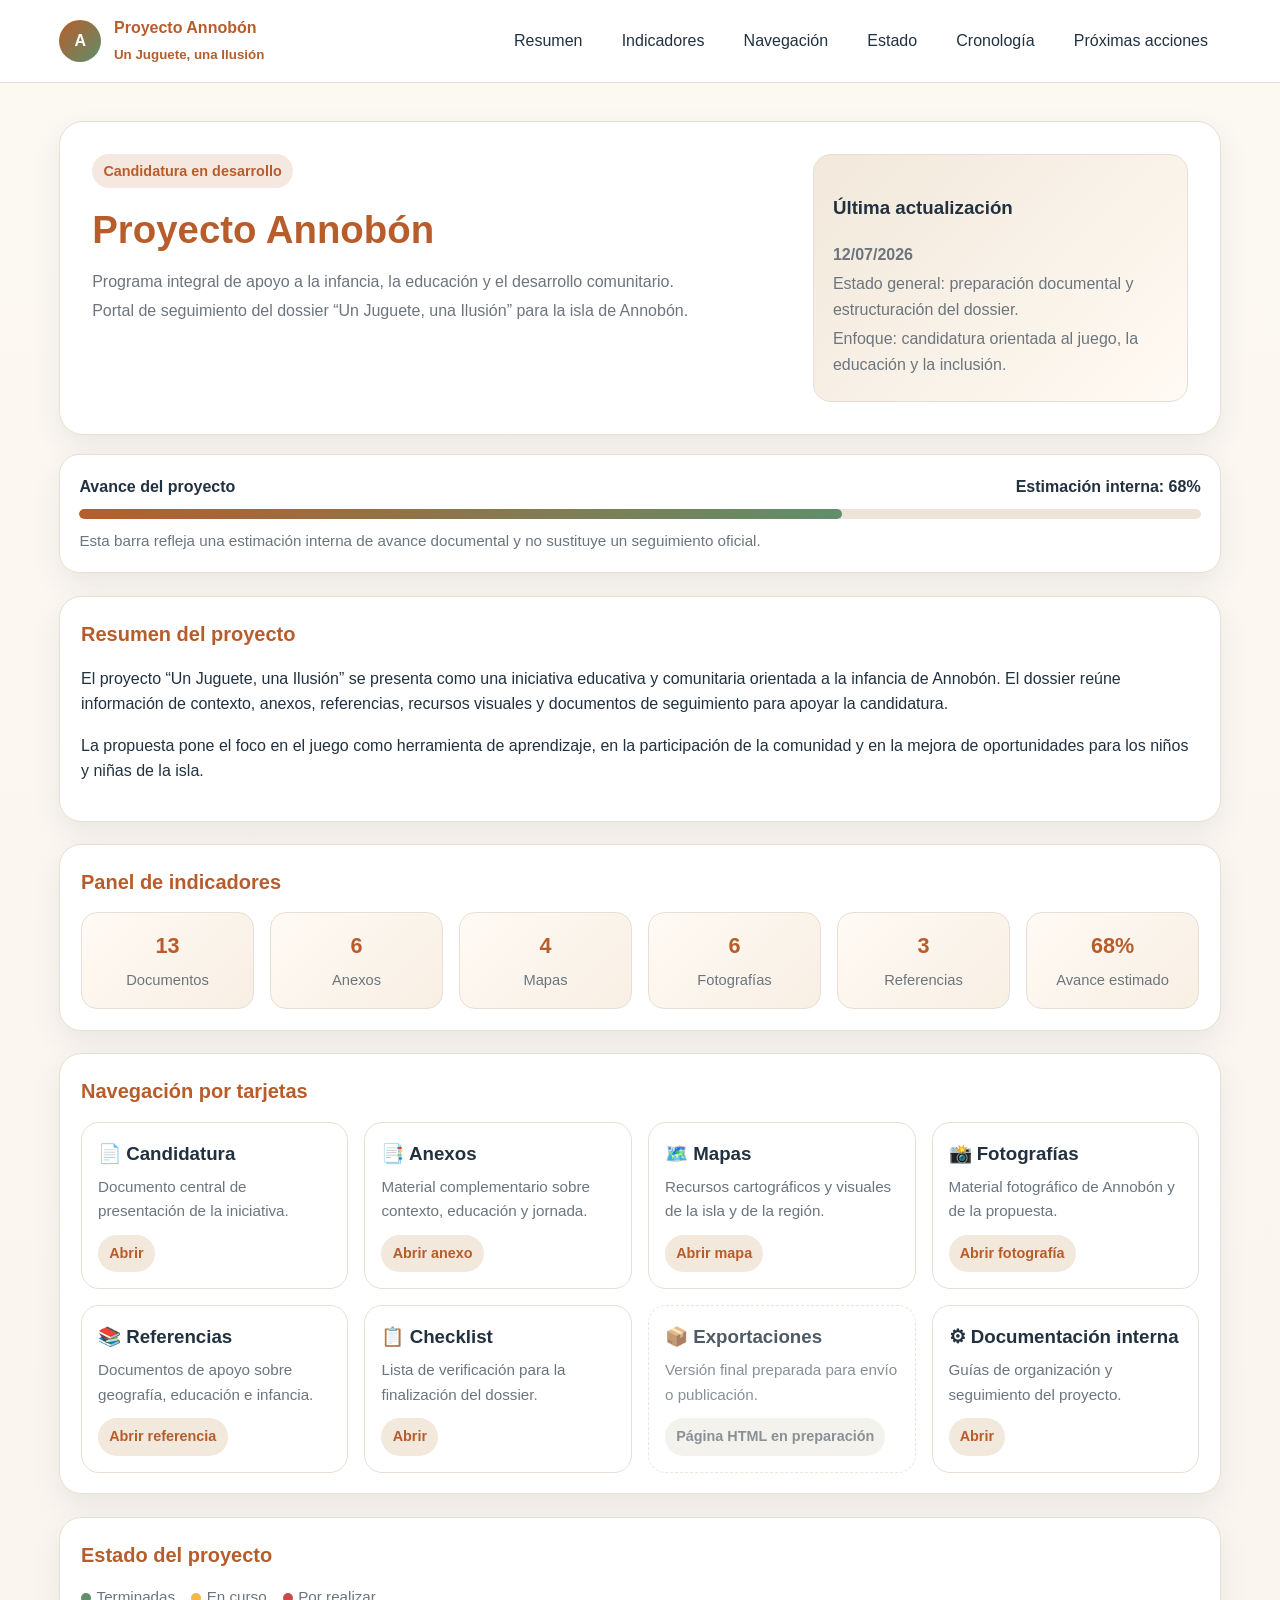
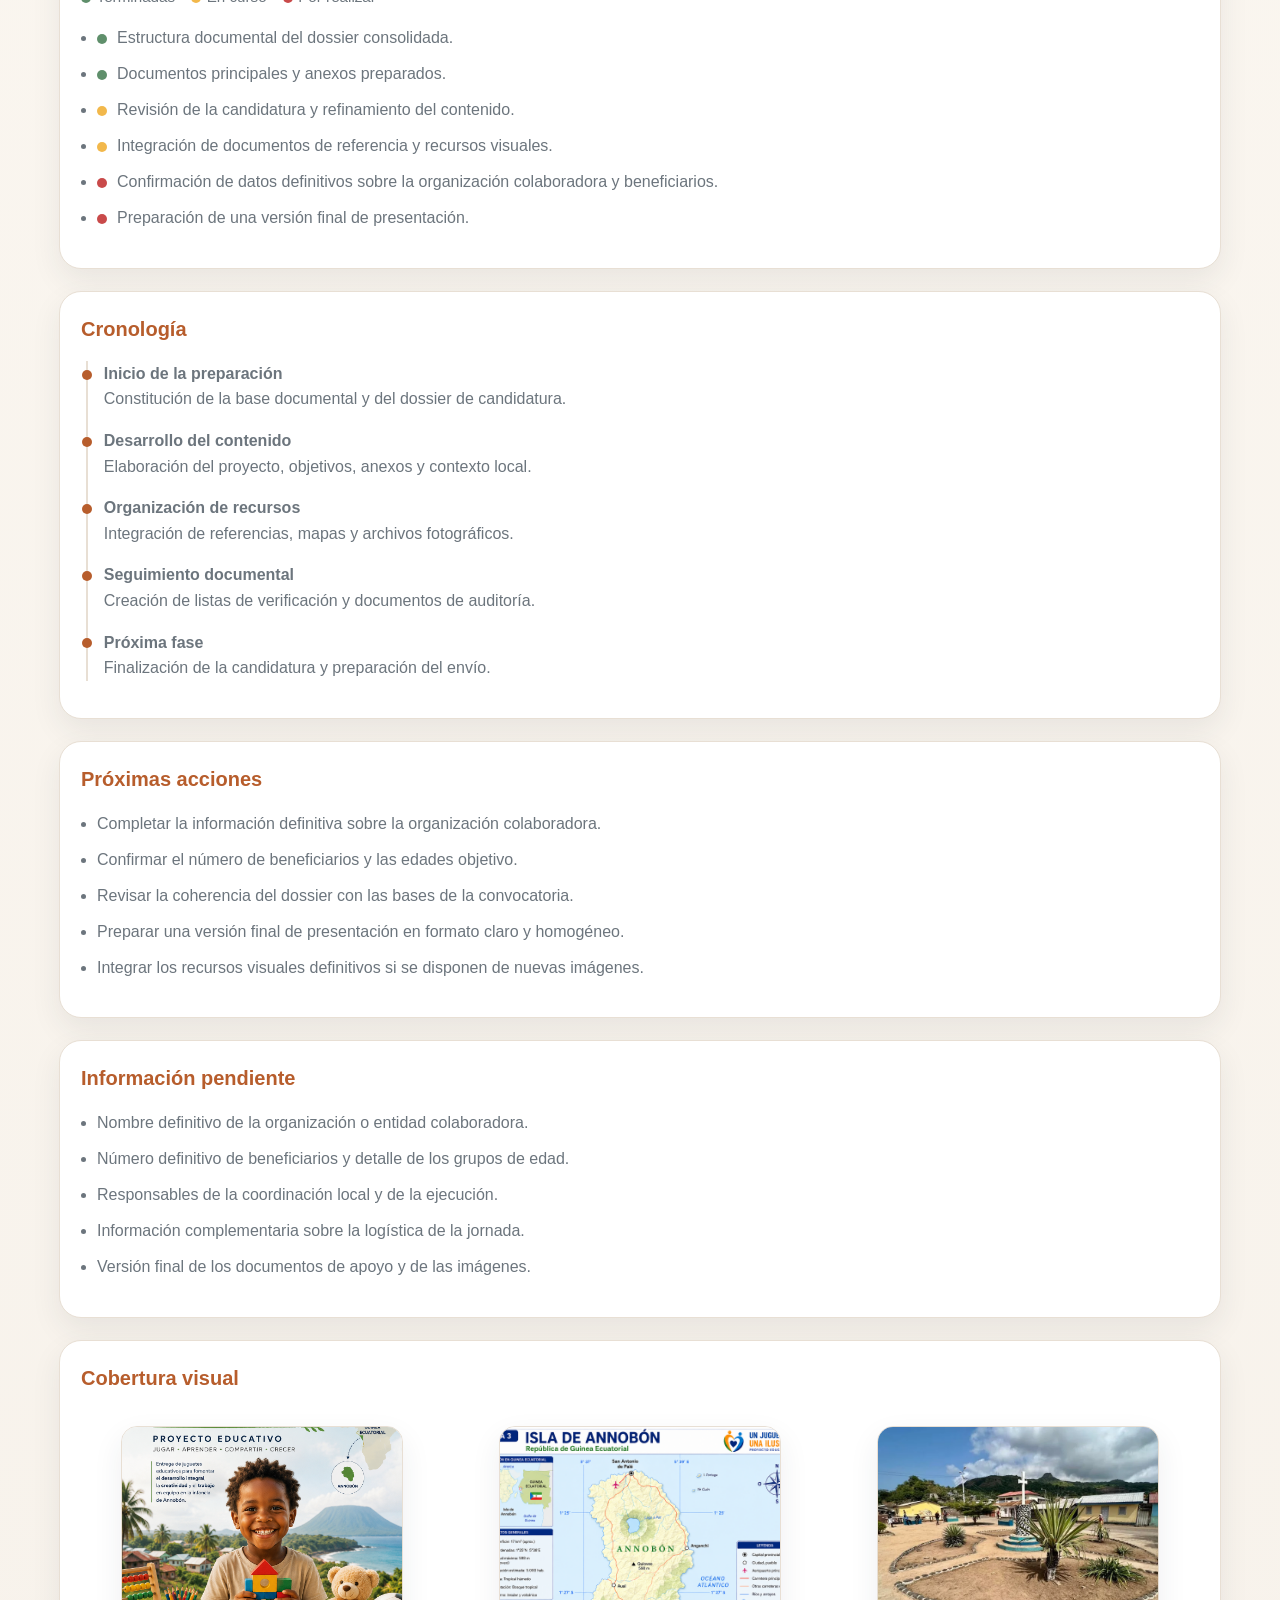
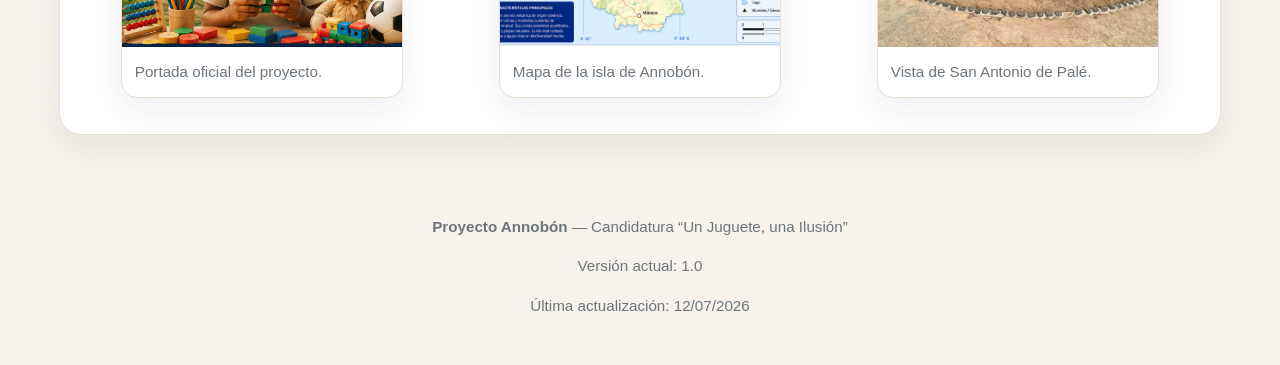
==== 01_ANNOBON/index.html @ 3c08ce20 "Ajout du portail Annobón - première version" ====
<!DOCTYPE html>
<html lang="es">
<head>
    <meta charset="UTF-8" />
    <meta name="viewport" content="width=device-width, initial-scale=1.0" />
    <meta
        name="description"
        content="Portal interactivo del proyecto Un Juguete, una Ilusión para Annobón."
    />
    <title>Proyecto Annobón | Un Juguete, una Ilusión</title>
    <style>
        :root {
            --bg: #f7f2eb;
            --surface: #ffffff;
            --surface-2: #f2e8db;
            --text: #22313f;
            --muted: #6c757d;
            --accent: #b75d2c;
            --accent-2: #5f8f6b;
            --border: #e8dfd4;
            --shadow: 0 12px 30px rgba(34, 49, 63, 0.08);
        }

        * { box-sizing: border-box; }
        html { scroll-behavior: smooth; }
        body {
            margin: 0;
            font-family: "Segoe UI", Roboto, Arial, sans-serif;
            color: var(--text);
            background: linear-gradient(180deg, #fcf8f2 0%, var(--bg) 100%);
            line-height: 1.6;
        }

        a { color: inherit; text-decoration: none; }
        img { max-width: 100%; display: block; }

        .topbar {
            position: sticky;
            top: 0;
            z-index: 1000;
            background: rgba(255,255,255,0.94);
            backdrop-filter: blur(8px);
            border-bottom: 1px solid var(--border);
        }

        .nav {
            max-width: 1200px;
            margin: 0 auto;
            padding: 0.95rem 1.2rem;
            display: flex;
            justify-content: space-between;
            align-items: center;
            gap: 1rem;
        }

        .brand {
            display: flex;
            align-items: center;
            gap: 0.8rem;
            font-weight: 700;
            color: var(--accent);
        }

        .brand-mark {
            width: 42px;
            height: 42px;
            border-radius: 50%;
            background: linear-gradient(135deg, var(--accent), var(--accent-2));
            display: grid;
            place-items: center;
            color: white;
            font-size: 1rem;
        }

        .nav-links {
            display: flex;
            gap: 0.85rem;
            align-items: center;
            flex-wrap: wrap;
        }

        .nav-links a {
            padding: 0.55rem 0.8rem;
            border-radius: 999px;
            color: var(--text);
            transition: background 0.2s ease, color 0.2s ease;
        }

        .nav-links a:hover {
            background: var(--surface-2);
            color: var(--accent);
        }

        .menu-toggle {
            display: none;
            border: 0;
            background: var(--surface-2);
            color: var(--text);
            border-radius: 999px;
            padding: 0.55rem 0.8rem;
            cursor: pointer;
        }

        .container {
            max-width: 1200px;
            margin: 0 auto;
            padding: 1.2rem;
        }

        .hero {
            background: var(--surface);
            border: 1px solid var(--border);
            border-radius: 24px;
            box-shadow: var(--shadow);
            padding: 2rem;
            display: grid;
            grid-template-columns: 1.3fr 0.7fr;
            gap: 1.5rem;
            margin-top: 1.2rem;
        }

        .hero h1 {
            margin: 0 0 0.5rem;
            font-size: clamp(1.7rem, 3vw, 2.5rem);
            color: var(--accent);
        }

        .hero p { margin: 0.25rem 0; color: var(--muted); }

        .hero-meta {
            background: linear-gradient(135deg, var(--surface-2), #fffaf3);
            border-radius: 18px;
            padding: 1.2rem;
            border: 1px solid var(--border);
        }

        .badge {
            display: inline-block;
            padding: 0.35rem 0.7rem;
            background: rgba(183,93,44,0.14);
            color: var(--accent);
            border-radius: 999px;
            font-size: 0.9rem;
            font-weight: 600;
            margin-bottom: 0.7rem;
        }

        .progress-card {
            background: var(--surface);
            border: 1px solid var(--border);
            border-radius: 20px;
            padding: 1.2rem;
            box-shadow: var(--shadow);
            margin-top: 1.2rem;
        }

        .progress-label {
            display: flex;
            justify-content: space-between;
            margin-bottom: 0.6rem;
            font-weight: 600;
        }

        .progress-bar {
            height: 10px;
            background: #eee4d8;
            border-radius: 999px;
            overflow: hidden;
        }

        .progress-fill {
            height: 100%;
            width: 68%;
            background: linear-gradient(90deg, var(--accent), var(--accent-2));
            border-radius: inherit;
        }

        .section {
            margin-top: 1.4rem;
            background: var(--surface);
            border: 1px solid var(--border);
            border-radius: 22px;
            box-shadow: var(--shadow);
            padding: 1.3rem;
        }

        .section h2 {
            margin-top: 0;
            margin-bottom: 0.9rem;
            font-size: 1.25rem;
            color: var(--accent);
        }

        .stats-grid {
            display: grid;
            grid-template-columns: repeat(6, minmax(0, 1fr));
            gap: 1rem;
        }

        .stat-card {
            background: linear-gradient(135deg, #fffaf4, #f8efe4);
            border: 1px solid var(--border);
            border-radius: 16px;
            padding: 1rem;
            text-align: center;
        }

        .stat-value {
            font-size: 1.35rem;
            font-weight: 700;
            color: var(--accent);
        }

        .stat-label {
            margin-top: 0.3rem;
            font-size: 0.92rem;
            color: var(--muted);
        }

        .cards-grid {
            display: grid;
            grid-template-columns: repeat(4, minmax(0, 1fr));
            gap: 1rem;
        }

        .card {
            background: var(--surface);
            border: 1px solid var(--border);
            border-radius: 18px;
            padding: 1rem;
            transition: transform 0.2s ease, box-shadow 0.2s ease;
        }

        .card:hover {
            transform: translateY(-3px);
            box-shadow: 0 10px 24px rgba(34,49,63,0.08);
        }

        .card h3 { margin-top: 0; margin-bottom: 0.4rem; color: var(--text); }
        .card p { margin: 0 0 0.7rem; color: var(--muted); font-size: 0.95rem; }
        .card .link-btn {
            display: inline-block;
            padding: 0.45rem 0.7rem;
            border-radius: 999px;
            background: var(--surface-2);
            color: var(--accent);
            font-weight: 600;
            font-size: 0.9rem;
        }

        .card.disabled {
            opacity: 0.8;
            border-style: dashed;
        }

        .card.disabled .link-btn {
            background: #f2efe9;
            color: var(--muted);
        }

        .status-list, .timeline-list, .actions-list, .pending-list {
            padding-left: 1rem;
            color: var(--muted);
        }

        .status-list li, .timeline-list li, .actions-list li, .pending-list li {
            margin-bottom: 0.65rem;
        }

        .status-legend {
            display: flex;
            gap: 1rem;
            flex-wrap: wrap;
            margin-bottom: 0.8rem;
            color: var(--muted);
            font-size: 0.95rem;
        }

        .dot {
            display: inline-block;
            width: 10px;
            height: 10px;
            border-radius: 50%;
            margin-right: 0.35rem;
            vertical-align: middle;
        }
        .dot-ok { background: var(--accent-2); }
        .dot-wip { background: #f2b84b; }
        .dot-pending { background: #c94a4a; }

        .timeline-list {
            list-style: none;
            padding-left: 0;
            border-left: 2px solid var(--border);
            margin-left: 0.3rem;
        }
        .timeline-list li {
            position: relative;
            padding-left: 1rem;
            margin-bottom: 1rem;
        }
        .timeline-list li::before {
            content: "";
            position: absolute;
            left: -0.35rem;
            top: 0.55rem;
            width: 10px;
            height: 10px;
            border-radius: 50%;
            background: var(--accent);
        }

        .gallery {
            display: grid;
            grid-template-columns: repeat(3, minmax(0, 1fr));
            gap: 1rem;
            margin-top: 1rem;
        }

        .gallery-item {
            background: var(--surface);
            border: 1px solid var(--border);
            border-radius: 16px;
            overflow: hidden;
            box-shadow: var(--shadow);
        }

        .gallery-item img {
            width: 100%;
            height: 220px;
            object-fit: cover;
        }

        .gallery-item figcaption {
            padding: 0.8rem;
            color: var(--muted);
            font-size: 0.95rem;
        }

        footer {
            margin-top: 1.6rem;
            padding: 1.2rem 1.2rem 2rem;
            color: var(--muted);
            font-size: 0.95rem;
            text-align: center;
        }

        .back-to-top {
            position: fixed;
            right: 1rem;
            bottom: 1rem;
            display: none;
            border: 0;
            background: var(--accent);
            color: white;
            padding: 0.75rem 0.95rem;
            border-radius: 999px;
            box-shadow: var(--shadow);
            cursor: pointer;
            z-index: 1001;
        }

        .back-to-top.show { display: inline-block; }

        @media (max-width: 900px) {
            .hero { grid-template-columns: 1fr; }
            .stats-grid { grid-template-columns: repeat(3, minmax(0, 1fr)); }
            .cards-grid { grid-template-columns: repeat(2, minmax(0, 1fr)); }
            .gallery { grid-template-columns: 1fr 1fr; }
        }

        @media (max-width: 680px) {
            .nav-links { display: none; }
            .menu-toggle { display: inline-block; }
            .nav.open .nav-links {
                display: flex;
                flex-direction: column;
                align-items: flex-start;
                width: 100%;
                padding-top: 0.6rem;
            }
            .stats-grid { grid-template-columns: 1fr; }
            .cards-grid { grid-template-columns: 1fr; }
            .gallery { grid-template-columns: 1fr; }
            .container { padding: 0.9rem; }
            .section, .hero { padding: 1rem; }
        }
    </style>
</head>
<body>
    <header class="topbar" id="top">
        <nav class="nav" aria-label="Navegación principal">
            <div class="brand">
                <div class="brand-mark">A</div>
                <div>
                    <div>Proyecto Annobón</div>
                    <small>Un Juguete, una Ilusión</small>
                </div>
            </div>
            <button class="menu-toggle" id="menuToggle" aria-label="Abrir menú">Menú</button>
            <div class="nav-links" id="navLinks">
                <a href="#resumen">Resumen</a>
                <a href="#indicadores">Indicadores</a>
                <a href="#tarjetas">Navegación</a>
                <a href="#estado">Estado</a>
                <a href="#cronologia">Cronología</a>
                <a href="#acciones">Próximas acciones</a>
            </div>
        </nav>
    </header>

    <main class="container">
        <section class="hero" id="encabezado">
            <div>
                <span class="badge">Candidatura en desarrollo</span>
                <h1>Proyecto Annobón</h1>
                <p>Programa integral de apoyo a la infancia, la educación y el desarrollo comunitario.</p>
                <p>Portal de seguimiento del dossier “Un Juguete, una Ilusión” para la isla de Annobón.</p>
            </div>
            <div class="hero-meta">
                <h3>Última actualización</h3>
                <p><strong>12/07/2026</strong></p>
                <p>Estado general: preparación documental y estructuración del dossier.</p>
                <p>Enfoque: candidatura orientada al juego, la educación y la inclusión.</p>
            </div>
        </section>

        <section class="progress-card" aria-label="Barra de progreso estimada">
            <div class="progress-label">
                <span>Avance del proyecto</span>
                <span>Estimación interna: 68%</span>
            </div>
            <div class="progress-bar" role="progressbar" aria-valuemin="0" aria-valuemax="100" aria-valuenow="68">
                <div class="progress-fill"></div>
            </div>
            <p style="margin: 0.6rem 0 0; color: var(--muted); font-size: 0.95rem;">Esta barra refleja una estimación interna de avance documental y no sustituye un seguimiento oficial.</p>
        </section>

        <section class="section" id="resumen">
            <h2>Resumen del proyecto</h2>
            <p>
                El proyecto “Un Juguete, una Ilusión” se presenta como una iniciativa educativa y comunitaria orientada a la infancia de Annobón.
                El dossier reúne información de contexto, anexos, referencias, recursos visuales y documentos de seguimiento para apoyar la candidatura.
            </p>
            <p>
                La propuesta pone el foco en el juego como herramienta de aprendizaje, en la participación de la comunidad y en la mejora de oportunidades para los niños y niñas de la isla.
            </p>
        </section>

        <section class="section" id="indicadores">
            <h2>Panel de indicadores</h2>
            <div class="stats-grid">
                <div class="stat-card">
                    <div class="stat-value">13</div>
                    <div class="stat-label">Documentos</div>
                </div>
                <div class="stat-card">
                    <div class="stat-value">6</div>
                    <div class="stat-label">Anexos</div>
                </div>
                <div class="stat-card">
                    <div class="stat-value">4</div>
                    <div class="stat-label">Mapas</div>
                </div>
                <div class="stat-card">
                    <div class="stat-value">6</div>
                    <div class="stat-label">Fotografías</div>
                </div>
                <div class="stat-card">
                    <div class="stat-value">3</div>
                    <div class="stat-label">Referencias</div>
                </div>
                <div class="stat-card">
                    <div class="stat-value">68%</div>
                    <div class="stat-label">Avance estimado</div>
                </div>
            </div>
        </section>

        <section class="section" id="tarjetas">
            <h2>Navegación por tarjetas</h2>
            <div class="cards-grid">
                <article class="card">
                    <h3>📄 Candidatura</h3>
                    <p>Documento central de presentación de la iniciativa.</p>
                    <a class="link-btn" href="candidatura.html">Abrir</a>
                </article>
                <article class="card">
                    <h3>📑 Anexos</h3>
                    <p>Material complementario sobre contexto, educación y jornada.</p>
                    <a class="link-btn" href="20_CANDIDATURA_UN_JUGUETE_UNA_ILUSION/ANEXO_1_LOCALIZACION_ANNOBON.md">Abrir anexo</a>
                </article>
                <article class="card">
                    <h3>🗺️ Mapas</h3>
                    <p>Recursos cartográficos y visuales de la isla y de la región.</p>
                    <a class="link-btn" href="20_CANDIDATURA_UN_JUGUETE_UNA_ILUSION/IMAGENES/02_MAPAS/MAPA_01_AFRICA_GUINEA_ECUATORIAL.png">Abrir mapa</a>
                </article>
                <article class="card">
                    <h3>📸 Fotografías</h3>
                    <p>Material fotográfico de Annobón y de la propuesta.</p>
                    <a class="link-btn" href="20_CANDIDATURA_UN_JUGUETE_UNA_ILUSION/IMAGENES/03_FOTOGRAFIAS/FOTO_01_VISTA_PANORAMICA_ANNOBON.png">Abrir fotografía</a>
                </article>
                <article class="card">
                    <h3>📚 Referencias</h3>
                    <p>Documentos de apoyo sobre geografía, educación e infancia.</p>
                    <a class="link-btn" href="20_CANDIDATURA_UN_JUGUETE_UNA_ILUSION/REFERENCIAS/01_GEOGRAFIA/REFERENCIA_01_GEOGRAFIA_ANNOBON.md">Abrir referencia</a>
                </article>
                <article class="card">
                    <h3>📋 Checklist</h3>
                    <p>Lista de verificación para la finalización del dossier.</p>
                    <a class="link-btn" href="20_CANDIDATURA_UN_JUGUETE_UNA_ILUSION/99_CHECKLIST_FINAL.md">Abrir</a>
                </article>
                <article class="card disabled">
                    <h3>📦 Exportaciones</h3>
                    <p>Versión final preparada para envío o publicación.</p>
                    <span class="link-btn">Página HTML en preparación</span>
                </article>
                <article class="card">
                    <h3>⚙ Documentación interna</h3>
                    <p>Guías de organización y seguimiento del proyecto.</p>
                    <a class="link-btn" href="20_CANDIDATURA_UN_JUGUETE_UNA_ILUSION/README.md">Abrir</a>
                </article>
            </div>
        </section>

        <section class="section" id="estado">
            <h2>Estado del proyecto</h2>
            <div class="status-legend">
                <span><span class="dot dot-ok"></span>Terminadas</span>
                <span><span class="dot dot-wip"></span>En curso</span>
                <span><span class="dot dot-pending"></span>Por realizar</span>
            </div>
            <ul class="status-list">
                <li><span class="dot dot-ok"></span> Estructura documental del dossier consolidada.</li>
                <li><span class="dot dot-ok"></span> Documentos principales y anexos preparados.</li>
                <li><span class="dot dot-wip"></span> Revisión de la candidatura y refinamiento del contenido.</li>
                <li><span class="dot dot-wip"></span> Integración de documentos de referencia y recursos visuales.</li>
                <li><span class="dot dot-pending"></span> Confirmación de datos definitivos sobre la organización colaboradora y beneficiarios.</li>
                <li><span class="dot dot-pending"></span> Preparación de una versión final de presentación.</li>
            </ul>
        </section>

        <section class="section" id="cronologia">
            <h2>Cronología</h2>
            <ul class="timeline-list">
                <li><strong>Inicio de la preparación</strong><br />Constitución de la base documental y del dossier de candidatura.</li>
                <li><strong>Desarrollo del contenido</strong><br />Elaboración del proyecto, objetivos, anexos y contexto local.</li>
                <li><strong>Organización de recursos</strong><br />Integración de referencias, mapas y archivos fotográficos.</li>
                <li><strong>Seguimiento documental</strong><br />Creación de listas de verificación y documentos de auditoría.</li>
                <li><strong>Próxima fase</strong><br />Finalización de la candidatura y preparación del envío.</li>
            </ul>
        </section>

        <section class="section" id="acciones">
            <h2>Próximas acciones</h2>
            <ul class="actions-list">
                <li>Completar la información definitiva sobre la organización colaboradora.</li>
                <li>Confirmar el número de beneficiarios y las edades objetivo.</li>
                <li>Revisar la coherencia del dossier con las bases de la convocatoria.</li>
                <li>Preparar una versión final de presentación en formato claro y homogéneo.</li>
                <li>Integrar los recursos visuales definitivos si se disponen de nuevas imágenes.</li>
            </ul>
        </section>

        <section class="section">
            <h2>Información pendiente</h2>
            <ul class="pending-list">
                <li>Nombre definitivo de la organización o entidad colaboradora.</li>
                <li>Número definitivo de beneficiarios y detalle de los grupos de edad.</li>
                <li>Responsables de la coordinación local y de la ejecución.</li>
                <li>Información complementaria sobre la logística de la jornada.</li>
                <li>Versión final de los documentos de apoyo y de las imágenes.</li>
            </ul>
        </section>

        <section class="section">
            <h2>Cobertura visual</h2>
            <div class="gallery">
                <figure class="gallery-item">
                    <img src="20_CANDIDATURA_UN_JUGUETE_UNA_ILUSION/IMAGENES/01_PORTADA/PORTADA_OFICIAL_V1.png" alt="Portada oficial del proyecto" />
                    <figcaption>Portada oficial del proyecto.</figcaption>
                </figure>
                <figure class="gallery-item">
                    <img src="20_CANDIDATURA_UN_JUGUETE_UNA_ILUSION/IMAGENES/02_MAPAS/MAPA_03_ISLA_DE_ANNOBON.png" alt="Mapa de la isla de Annobón" />
                    <figcaption>Mapa de la isla de Annobón.</figcaption>
                </figure>
                <figure class="gallery-item">
                    <img src="20_CANDIDATURA_UN_JUGUETE_UNA_ILUSION/IMAGENES/03_FOTOGRAFIAS/FOTO_02_SAN_ANTONIO_DE_PALE.png" alt="Vista de San Antonio de Palé" />
                    <figcaption>Vista de San Antonio de Palé.</figcaption>
                </figure>
            </div>
        </section>
    </main>

    <footer>
        <p><strong>Proyecto Annobón</strong> — Candidatura “Un Juguete, una Ilusión”</p>
        <p>Versión actual: 1.0</p>
        <p>Última actualización: 12/07/2026</p>
    </footer>

    <button class="back-to-top" id="backToTop" aria-label="Volver arriba">↑ Volver arriba</button>

    <script>
        const menuToggle = document.getElementById('menuToggle');
        const nav = document.querySelector('.nav');
        const backToTop = document.getElementById('backToTop');

        if (menuToggle && nav) {
            menuToggle.addEventListener('click', () => {
                nav.classList.toggle('open');
            });
        }

        window.addEventListener('scroll', () => {
            if (window.scrollY > 280) {
                backToTop.classList.add('show');
            } else {
                backToTop.classList.remove('show');
            }
        });

        backToTop.addEventListener('click', () => {
            window.scrollTo({ top: 0, behavior: 'smooth' });
        });
    </script>
</body>
</html>
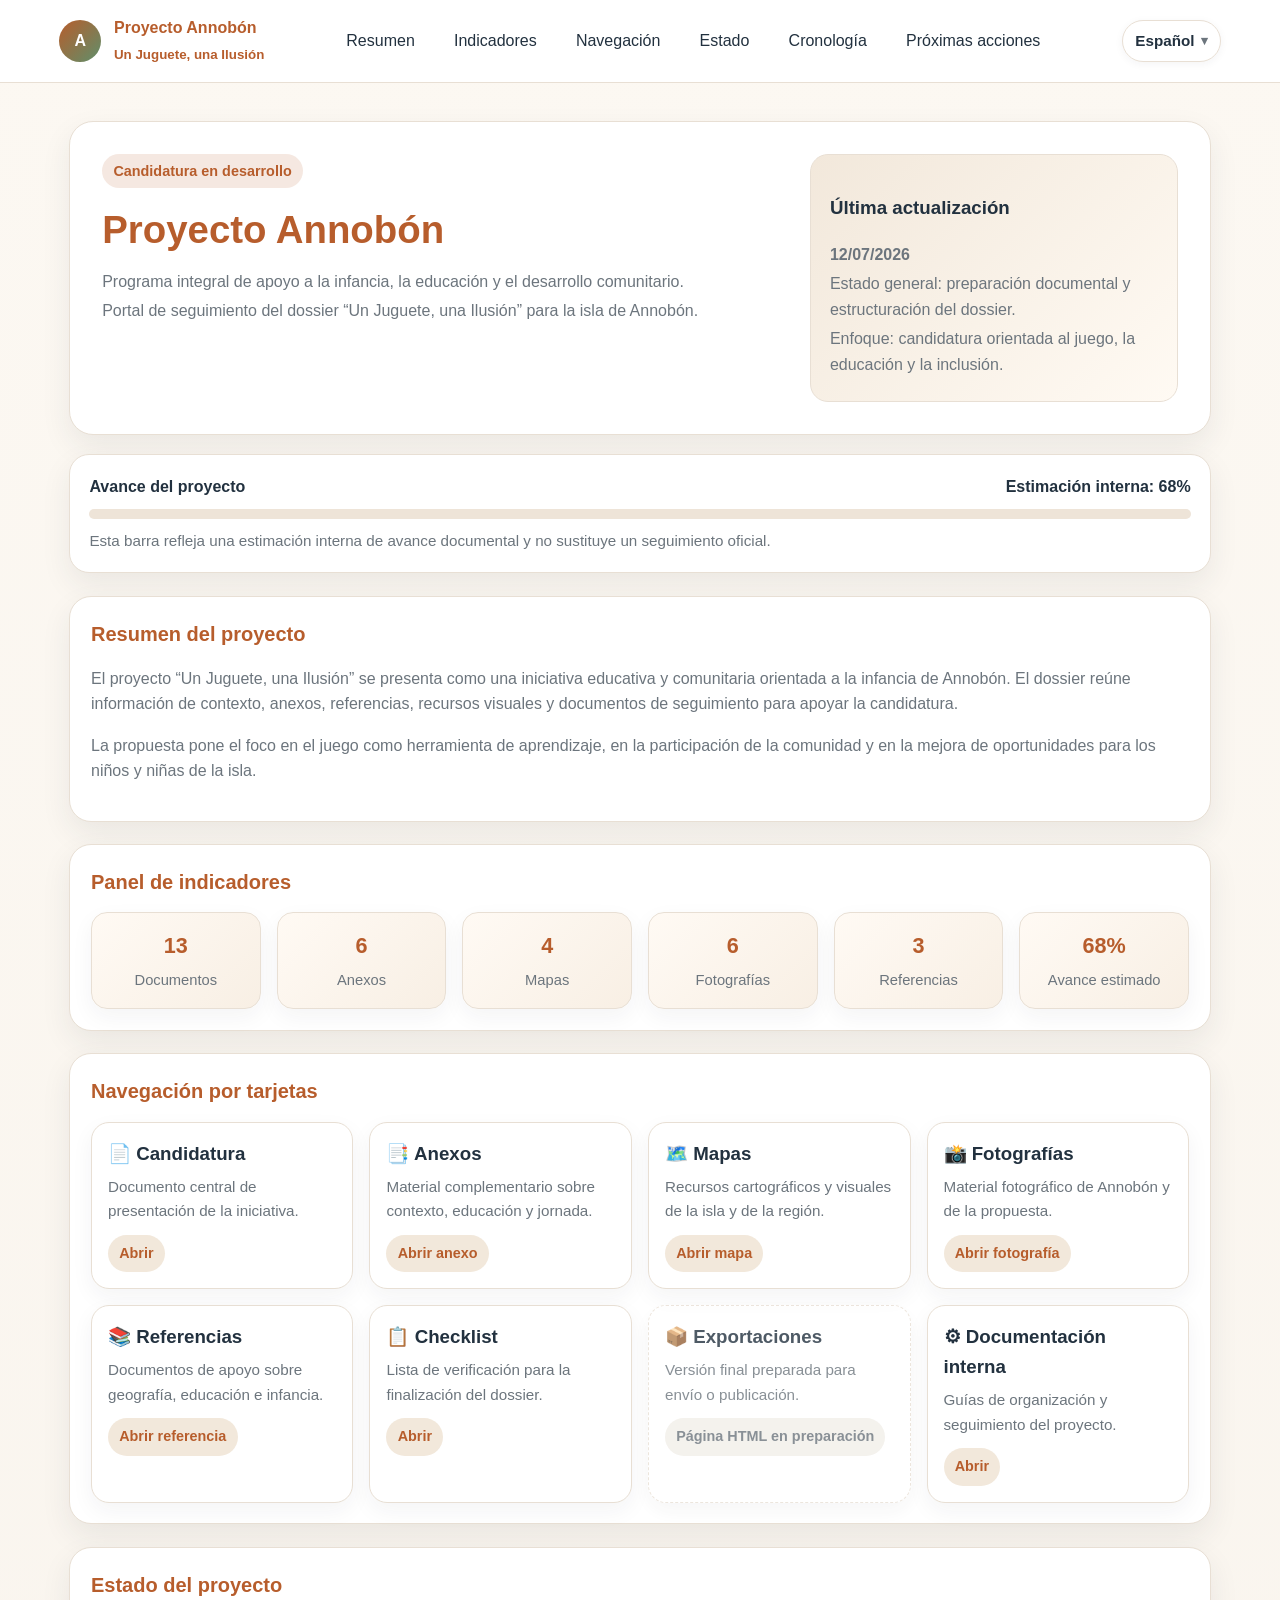
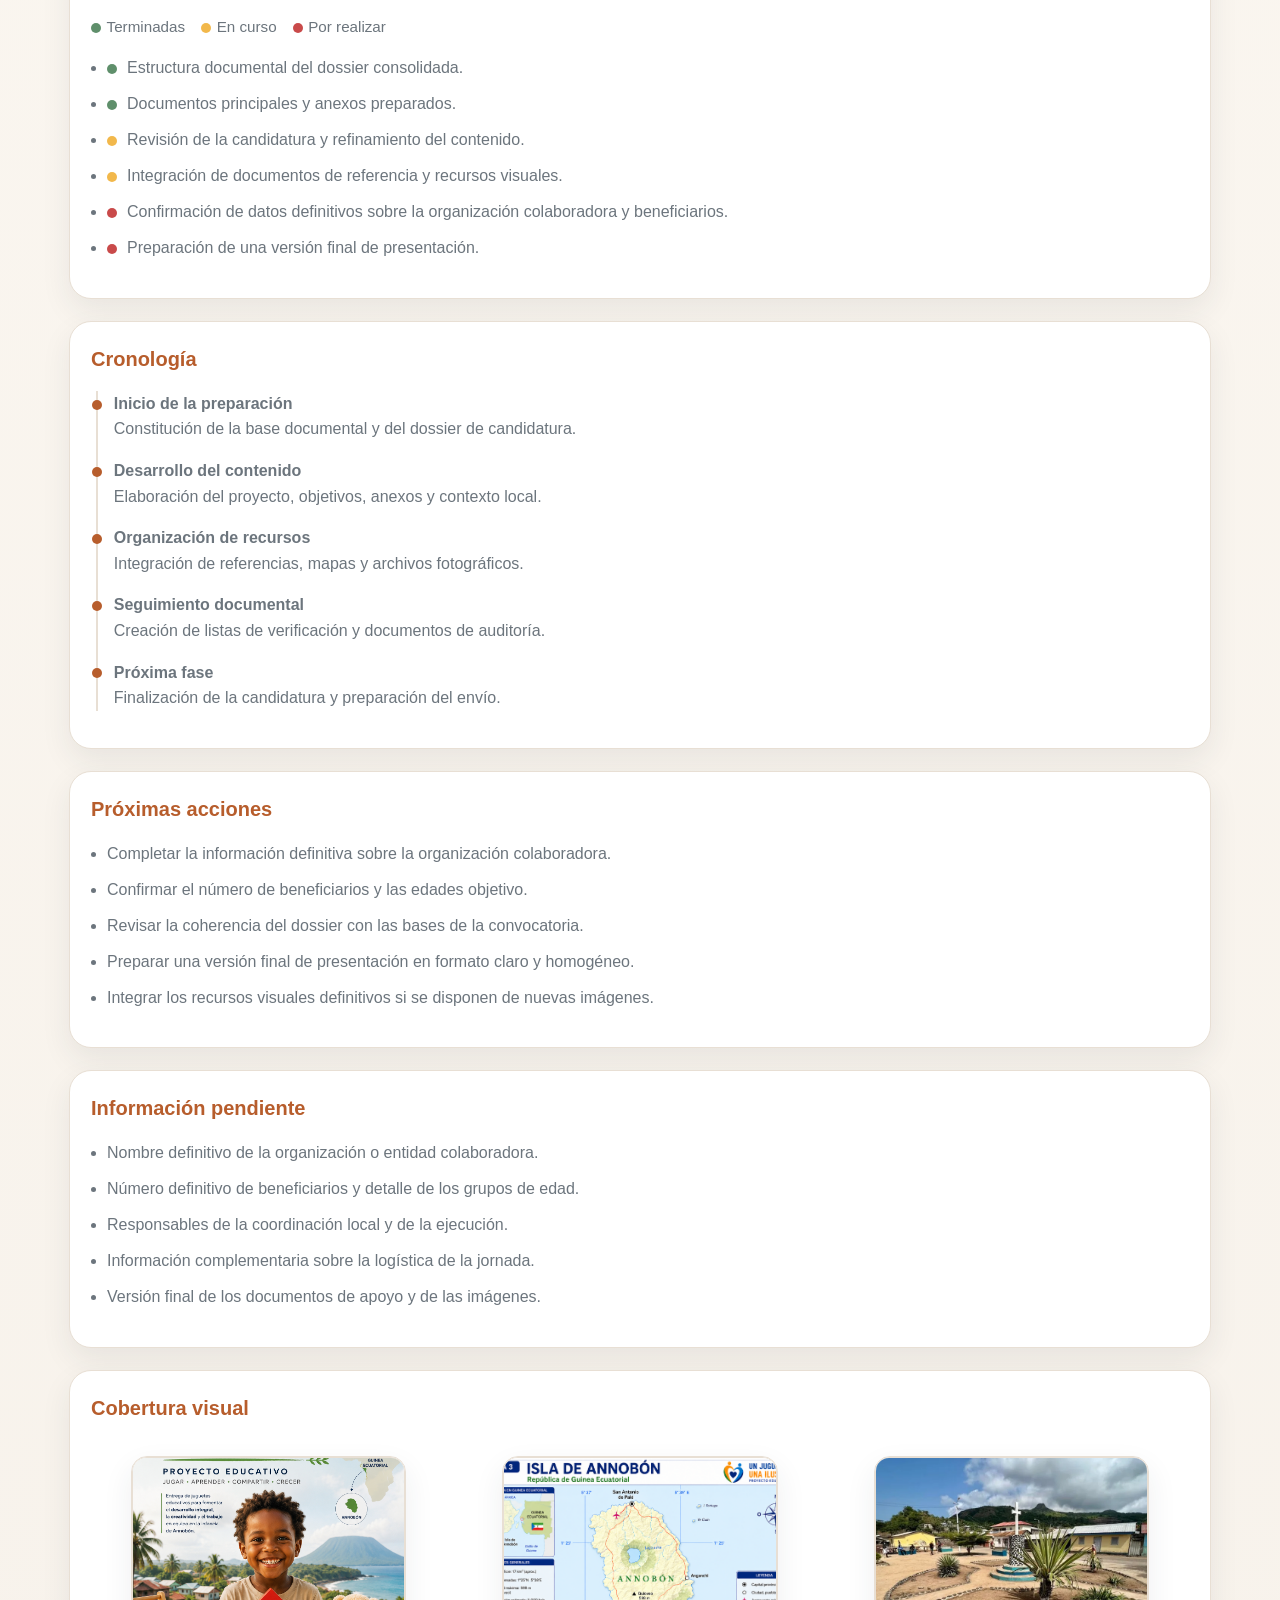
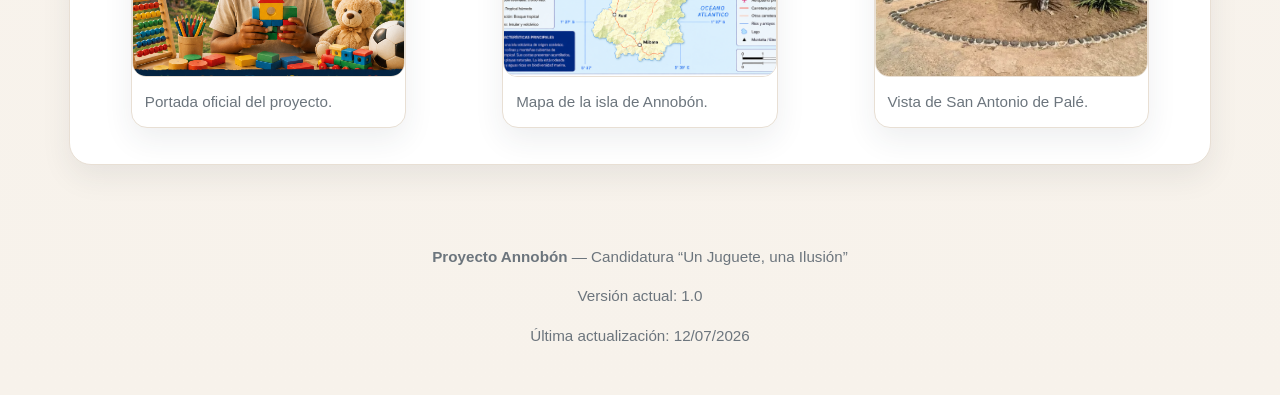
==== commit c34d2636: "Ajout du sélecteur multilingue au portail Annobón" ====
--- a/01_ANNOBON/index.html
+++ b/01_ANNOBON/index.html
@@ -8,6 +8,7 @@
         content="Portal interactivo del proyecto Un Juguete, una Ilusión para Annobón."
     />
     <title>Proyecto Annobón | Un Juguete, una Ilusión</title>
+    <link rel="stylesheet" href="assets/css/style.css" />
     <style>
         :root {
             --bg: #f7f2eb;
@@ -99,6 +100,107 @@
             border-radius: 999px;
             padding: 0.55rem 0.8rem;
             cursor: pointer;
+        }
+
+        .nav-actions {
+            display: flex;
+            align-items: center;
+            gap: 0.7rem;
+        }
+
+        .lang-switcher {
+            position: relative;
+        }
+
+        .lang-toggle {
+            display: inline-flex;
+            align-items: center;
+            gap: 0.4rem;
+            border: 1px solid var(--border);
+            background: var(--surface);
+            color: var(--text);
+            border-radius: 999px;
+            padding: 0.5rem 0.75rem;
+            font-size: 0.95rem;
+            font-weight: 600;
+            cursor: pointer;
+            box-shadow: 0 2px 8px rgba(34, 49, 63, 0.05);
+        }
+
+        .lang-toggle:hover,
+        .lang-toggle:focus-visible {
+            border-color: var(--accent);
+            outline: none;
+        }
+
+        .lang-caret {
+            font-size: 0.8rem;
+            color: var(--muted);
+        }
+
+        .lang-menu {
+            position: absolute;
+            top: calc(100% + 0.45rem);
+            right: 0;
+            min-width: 180px;
+            background: var(--surface);
+            border: 1px solid var(--border);
+            border-radius: 14px;
+            box-shadow: var(--shadow);
+            padding: 0.35rem;
+            display: none;
+            flex-direction: column;
+            z-index: 1002;
+        }
+
+        .lang-menu.is-open {
+            display: flex;
+        }
+
+        .lang-option {
+            border: 0;
+            background: transparent;
+            text-align: left;
+            padding: 0.6rem 0.7rem;
+            border-radius: 10px;
+            color: var(--text);
+            cursor: pointer;
+            font: inherit;
+        }
+
+        .lang-option:hover,
+        .lang-option:focus-visible {
+            background: var(--surface-2);
+            color: var(--accent);
+            outline: none;
+        }
+
+        .lang-option.is-active {
+            background: rgba(183, 93, 44, 0.12);
+            color: var(--accent);
+            font-weight: 700;
+        }
+
+        .lang-feedback {
+            position: fixed;
+            right: 1rem;
+            bottom: 4.4rem;
+            background: rgba(34, 49, 63, 0.94);
+            color: white;
+            padding: 0.7rem 0.9rem;
+            border-radius: 999px;
+            font-size: 0.92rem;
+            box-shadow: var(--shadow);
+            opacity: 0;
+            transform: translateY(6px);
+            pointer-events: none;
+            transition: opacity 0.2s ease, transform 0.2s ease;
+            z-index: 1003;
+        }
+
+        .lang-feedback.is-visible {
+            opacity: 1;
+            transform: translateY(0);
         }
 
         .container {
@@ -379,6 +481,12 @@
                 width: 100%;
                 padding-top: 0.6rem;
             }
+            .nav.open .nav-actions {
+                display: flex;
+                width: 100%;
+                justify-content: flex-start;
+                padding-top: 0.3rem;
+            }
             .stats-grid { grid-template-columns: 1fr; }
             .cards-grid { grid-template-columns: 1fr; }
             .gallery { grid-template-columns: 1fr; }
@@ -405,6 +513,20 @@
                 <a href="#estado">Estado</a>
                 <a href="#cronologia">Cronología</a>
                 <a href="#acciones">Próximas acciones</a>
+            </div>
+            <div class="nav-actions">
+                <div class="lang-switcher">
+                    <button class="lang-toggle" id="langToggle" type="button" aria-expanded="false" aria-controls="langMenu">
+                        <span class="lang-current" id="langCurrent">Español</span>
+                        <span class="lang-caret" aria-hidden="true">▾</span>
+                    </button>
+                    <div class="lang-menu" id="langMenu" role="menu" aria-label="Selector de idioma">
+                        <button class="lang-option is-active" type="button" role="menuitemradio" aria-checked="true" data-lang="Español" data-message="">Español</button>
+                        <button class="lang-option" type="button" role="menuitemradio" aria-checked="false" data-lang="Français" data-message="Versión francesa en preparación">Français</button>
+                        <button class="lang-option" type="button" role="menuitemradio" aria-checked="false" data-lang="English" data-message="English version in preparation">English</button>
+                        <button class="lang-option" type="button" role="menuitemradio" aria-checked="false" data-lang="العربية" data-message="النسخة العربية قيد الإعداد">العربية</button>
+                    </div>
+                </div>
             </div>
         </nav>
     </header>
@@ -599,15 +721,65 @@
     </footer>
 
     <button class="back-to-top" id="backToTop" aria-label="Volver arriba">↑ Volver arriba</button>
-
+    <div class="lang-feedback" id="langFeedback" role="status" aria-live="polite"></div>
+
+    <script src="assets/js/script.js"></script>
     <script>
         const menuToggle = document.getElementById('menuToggle');
         const nav = document.querySelector('.nav');
         const backToTop = document.getElementById('backToTop');
+        const langToggle = document.getElementById('langToggle');
+        const langMenu = document.getElementById('langMenu');
+        const langCurrent = document.getElementById('langCurrent');
+        const langFeedback = document.getElementById('langFeedback');
+        const langOptions = document.querySelectorAll('.lang-option');
 
         if (menuToggle && nav) {
             menuToggle.addEventListener('click', () => {
                 nav.classList.toggle('open');
+            });
+        }
+
+        if (langToggle && langMenu) {
+            langToggle.addEventListener('click', () => {
+                const isOpen = langMenu.classList.toggle('is-open');
+                langToggle.setAttribute('aria-expanded', String(isOpen));
+            });
+
+            langOptions.forEach((option) => {
+                option.addEventListener('click', () => {
+                    if (option.dataset.lang === 'Español') {
+                        langOptions.forEach((item) => {
+                            item.classList.toggle('is-active', item === option);
+                            item.setAttribute('aria-checked', String(item === option));
+                        });
+                        if (langCurrent) {
+                            langCurrent.textContent = 'Español';
+                        }
+                        langMenu.classList.remove('is-open');
+                        langToggle.setAttribute('aria-expanded', 'false');
+                        return;
+                    }
+
+                    if (langFeedback) {
+                        langFeedback.textContent = option.dataset.message || 'Traducción no disponible';
+                        langFeedback.classList.add('is-visible');
+                        window.clearTimeout(langFeedback.timeoutId);
+                        langFeedback.timeoutId = window.setTimeout(() => {
+                            langFeedback.classList.remove('is-visible');
+                        }, 2400);
+                    }
+
+                    langMenu.classList.remove('is-open');
+                    langToggle.setAttribute('aria-expanded', 'false');
+                });
+            });
+
+            document.addEventListener('click', (event) => {
+                if (!langToggle.contains(event.target) && !langMenu.contains(event.target)) {
+                    langMenu.classList.remove('is-open');
+                    langToggle.setAttribute('aria-expanded', 'false');
+                }
             });
         }
 
@@ -619,9 +791,11 @@
             }
         });
 
-        backToTop.addEventListener('click', () => {
-            window.scrollTo({ top: 0, behavior: 'smooth' });
-        });
+        if (backToTop) {
+            backToTop.addEventListener('click', () => {
+                window.scrollTo({ top: 0, behavior: 'smooth' });
+            });
+        }
     </script>
 </body>
 </html>
--- a/01_ANNOBON/assets/css/style.css
+++ b/01_ANNOBON/assets/css/style.css
@@ -0,0 +1,633 @@
+:root {
+  --color-primary: #b75d2c;
+  --color-primary-dark: #8f4520;
+  --color-secondary: #5f8f6b;
+  --color-secondary-dark: #446b4f;
+  --color-text: #22313f;
+  --color-muted: #6c757d;
+  --color-bg: #f7f2eb;
+  --color-surface: #ffffff;
+  --color-surface-soft: #f8efe4;
+  --color-border: #e8dfd4;
+  --color-shadow: rgba(34, 49, 63, 0.08);
+  --color-shadow-strong: rgba(34, 49, 63, 0.14);
+  --radius-sm: 10px;
+  --radius-md: 16px;
+  --radius-lg: 22px;
+  --container: 1180px;
+  --transition: 220ms ease;
+}
+
+* {
+  box-sizing: border-box;
+}
+
+html {
+  scroll-behavior: smooth;
+}
+
+body {
+  margin: 0;
+  font-family: "Segoe UI", Roboto, Arial, sans-serif;
+  color: var(--color-text);
+  background: linear-gradient(180deg, #fcf8f2 0%, var(--color-bg) 100%);
+  line-height: 1.65;
+  -webkit-font-smoothing: antialiased;
+}
+
+a {
+  color: inherit;
+  text-decoration: none;
+}
+
+img {
+  max-width: 100%;
+  display: block;
+}
+
+button,
+input,
+select,
+textarea {
+  font: inherit;
+}
+
+button {
+  cursor: pointer;
+}
+
+:focus-visible {
+  outline: 3px solid rgba(183, 93, 44, 0.3);
+  outline-offset: 2px;
+}
+
+.container,
+.container-wide {
+  width: min(100% - 2rem, var(--container));
+  margin-inline: auto;
+}
+
+.container-wide {
+  max-width: 1320px;
+}
+
+.section {
+  margin-top: 1.4rem;
+  background: var(--color-surface);
+  border: 1px solid var(--color-border);
+  border-radius: var(--radius-lg);
+  box-shadow: 0 12px 30px var(--color-shadow);
+  padding: 1.25rem 1.3rem;
+}
+
+.section-header {
+  display: flex;
+  justify-content: space-between;
+  align-items: center;
+  gap: 1rem;
+  margin-bottom: 0.95rem;
+}
+
+.section h1,
+.section h2,
+.section h3 {
+  margin-top: 0;
+  margin-bottom: 0.5rem;
+  color: var(--color-primary);
+}
+
+.section p,
+.section li,
+.section td,
+.section th {
+  color: var(--color-muted);
+}
+
+.topbar {
+  position: sticky;
+  top: 0;
+  z-index: 1000;
+  background: rgba(255, 255, 255, 0.94);
+  backdrop-filter: blur(8px);
+  border-bottom: 1px solid var(--color-border);
+}
+
+.nav {
+  max-width: var(--container);
+  margin: 0 auto;
+  padding: 0.95rem 1.2rem;
+  display: flex;
+  justify-content: space-between;
+  align-items: center;
+  gap: 1rem;
+}
+
+.brand {
+  display: flex;
+  align-items: center;
+  gap: 0.8rem;
+  font-weight: 700;
+  color: var(--color-primary);
+}
+
+.brand-mark {
+  width: 42px;
+  height: 42px;
+  border-radius: 999px;
+  background: linear-gradient(135deg, var(--color-primary), var(--color-secondary));
+  display: grid;
+  place-items: center;
+  color: white;
+  font-size: 1rem;
+}
+
+.nav-links {
+  display: flex;
+  align-items: center;
+  gap: 0.55rem;
+  flex-wrap: wrap;
+}
+
+.nav-links a {
+  padding: 0.55rem 0.8rem;
+  border-radius: 999px;
+  color: var(--color-text);
+  transition: background var(--transition), color var(--transition);
+}
+
+.nav-links a:hover,
+.nav-links a.is-active {
+  background: var(--color-surface-soft);
+  color: var(--color-primary);
+}
+
+.menu-toggle {
+  display: none;
+  border: 0;
+  background: var(--color-surface-soft);
+  color: var(--color-text);
+  border-radius: 999px;
+  padding: 0.55rem 0.8rem;
+}
+
+.hero {
+  margin-top: 1.2rem;
+  background: var(--color-surface);
+  border: 1px solid var(--color-border);
+  border-radius: 24px;
+  box-shadow: 0 12px 30px var(--color-shadow);
+  overflow: hidden;
+}
+
+.hero-grid {
+  display: grid;
+  grid-template-columns: 1.1fr 0.9fr;
+  min-height: 380px;
+}
+
+.hero-copy {
+  padding: 2rem;
+  display: flex;
+  flex-direction: column;
+  justify-content: center;
+}
+
+.hero-copy h1 {
+  margin: 0 0 0.7rem;
+  color: var(--color-primary);
+  font-size: clamp(1.7rem, 3.2vw, 2.5rem);
+}
+
+.hero-copy p {
+  margin: 0.25rem 0;
+  color: var(--color-muted);
+}
+
+.hero-image {
+  background: linear-gradient(135deg, rgba(183, 93, 44, 0.18), rgba(95, 143, 107, 0.18));
+}
+
+.hero-image img {
+  width: 100%;
+  height: 100%;
+  object-fit: cover;
+}
+
+.badge {
+  display: inline-block;
+  width: fit-content;
+  padding: 0.35rem 0.7rem;
+  background: rgba(183, 93, 44, 0.14);
+  color: var(--color-primary);
+  border-radius: 999px;
+  font-size: 0.92rem;
+  font-weight: 600;
+  margin-bottom: 0.8rem;
+}
+
+.btn,
+.button,
+.btn-primary,
+.btn-secondary {
+  display: inline-flex;
+  align-items: center;
+  justify-content: center;
+  gap: 0.4rem;
+  padding: 0.7rem 1rem;
+  border-radius: 999px;
+  font-weight: 600;
+  transition: transform var(--transition), background var(--transition), color var(--transition), box-shadow var(--transition);
+}
+
+.btn:hover,
+.button:hover,
+.btn-primary:hover,
+.btn-secondary:hover {
+  transform: translateY(-1px);
+}
+
+.btn-primary {
+  background: linear-gradient(135deg, var(--color-primary), var(--color-primary-dark));
+  color: white;
+  box-shadow: 0 8px 18px rgba(183, 93, 44, 0.2);
+}
+
+.btn-secondary {
+  background: var(--color-surface-soft);
+  color: var(--color-primary);
+  border: 1px solid var(--color-border);
+}
+
+.cards-grid,
+.summary-box,
+.stats-grid,
+.grid-2,
+.grid-3 {
+  display: grid;
+  gap: 1rem;
+}
+
+.cards-grid {
+  grid-template-columns: repeat(4, minmax(0, 1fr));
+}
+
+.summary-box {
+  grid-template-columns: repeat(4, minmax(0, 1fr));
+}
+
+.stats-grid {
+  grid-template-columns: repeat(6, minmax(0, 1fr));
+}
+
+.grid-2 {
+  grid-template-columns: 1fr 1fr;
+}
+
+.grid-3 {
+  grid-template-columns: repeat(3, minmax(0, 1fr));
+}
+
+.card,
+.summary-card,
+.stat-card,
+.panel,
+.info-card {
+  background: var(--color-surface);
+  border: 1px solid var(--color-border);
+  border-radius: var(--radius-md);
+  padding: 1rem;
+  box-shadow: 0 8px 22px rgba(34, 49, 63, 0.05);
+}
+
+.card:hover,
+.summary-card:hover,
+.info-card:hover {
+  transform: translateY(-2px);
+  box-shadow: 0 10px 24px rgba(34, 49, 63, 0.08);
+}
+
+.card h3,
+.summary-card h3,
+.info-card h3 {
+  margin: 0 0 0.35rem;
+  color: var(--color-text);
+}
+
+.card p,
+.summary-card p,
+.info-card p {
+  margin: 0 0 0.7rem;
+  color: var(--color-muted);
+  font-size: 0.95rem;
+}
+
+.card .link-btn {
+  display: inline-block;
+  padding: 0.45rem 0.7rem;
+  border-radius: 999px;
+  background: var(--color-surface-soft);
+  color: var(--color-primary);
+  font-weight: 600;
+  font-size: 0.9rem;
+}
+
+.card.disabled {
+  opacity: 0.8;
+  border-style: dashed;
+}
+
+.card.disabled .link-btn {
+  background: #f2efe9;
+  color: var(--color-muted);
+}
+
+.breadcrumb {
+  display: flex;
+  align-items: center;
+  flex-wrap: wrap;
+  gap: 0.45rem;
+  margin: 1rem 0 0.75rem;
+  color: var(--color-muted);
+  font-size: 0.95rem;
+}
+
+.breadcrumb a {
+  color: var(--color-primary);
+}
+
+.breadcrumb .sep {
+  color: var(--color-muted);
+}
+
+.highlight,
+.callout,
+.pending {
+  padding: 1rem 1.1rem;
+  border-radius: var(--radius-md);
+  background: linear-gradient(135deg, rgba(183, 93, 44, 0.1), rgba(95, 143, 107, 0.1));
+  border: 1px solid var(--color-border);
+  margin-top: 0.85rem;
+}
+
+.pending {
+  border-left: 4px solid var(--color-primary);
+  border-radius: 0 14px 14px 0;
+  background: #fffaf5;
+}
+
+.pending strong {
+  color: var(--color-primary);
+}
+
+.alert {
+  padding: 0.9rem 1rem;
+  border-radius: var(--radius-sm);
+  border: 1px solid var(--color-border);
+  background: #fffaf5;
+  color: var(--color-text);
+}
+
+.alert-warning {
+  border-left: 4px solid var(--color-primary);
+}
+
+.timeline {
+  position: relative;
+  margin-top: 1rem;
+  padding-left: 1.1rem;
+}
+
+.timeline::before {
+  content: "";
+  position: absolute;
+  left: 0.3rem;
+  top: 0.2rem;
+  bottom: 0.2rem;
+  width: 2px;
+  background: var(--color-border);
+}
+
+.timeline-item {
+  position: relative;
+  padding: 0 0 1rem 1rem;
+}
+
+.timeline-item::before {
+  content: "";
+  position: absolute;
+  left: -0.15rem;
+  top: 0.35rem;
+  width: 0.7rem;
+  height: 0.7rem;
+  border-radius: 999px;
+  background: var(--color-primary);
+}
+
+.progress-card {
+  background: var(--color-surface);
+  border: 1px solid var(--color-border);
+  border-radius: 20px;
+  padding: 1rem;
+  box-shadow: 0 12px 30px var(--color-shadow);
+}
+
+.progress-label {
+  display: flex;
+  justify-content: space-between;
+  margin-bottom: 0.55rem;
+  font-weight: 600;
+}
+
+.progress-bar {
+  height: 10px;
+  background: #eee4d8;
+  border-radius: 999px;
+  overflow: hidden;
+}
+
+.progress-fill {
+  height: 100%;
+  width: 0;
+  background: linear-gradient(90deg, var(--color-primary), var(--color-secondary));
+  border-radius: inherit;
+  transition: width 600ms ease;
+}
+
+.stat-value {
+  font-size: 1.35rem;
+  font-weight: 700;
+  color: var(--color-primary);
+}
+
+.stat-label {
+  margin-top: 0.3rem;
+  font-size: 0.92rem;
+  color: var(--color-muted);
+}
+
+.gallery {
+  display: grid;
+  grid-template-columns: repeat(3, minmax(0, 1fr));
+  gap: 1rem;
+}
+
+.gallery img,
+.image-frame img {
+  width: 100%;
+  height: 220px;
+  object-fit: cover;
+  border-radius: 14px;
+  border: 1px solid var(--color-border);
+}
+
+.table-wrapper {
+  overflow-x: auto;
+}
+
+table {
+  width: 100%;
+  border-collapse: collapse;
+  margin-top: 0.8rem;
+}
+
+th,
+td {
+  padding: 0.8rem 0.7rem;
+  border-bottom: 1px solid var(--color-border);
+  text-align: left;
+}
+
+th {
+  color: var(--color-primary);
+  font-weight: 700;
+}
+
+footer {
+  margin-top: 2rem;
+  padding: 1.2rem 0 2rem;
+  color: var(--color-muted);
+  font-size: 0.95rem;
+}
+
+.footer-card {
+  background: var(--color-surface);
+  border: 1px solid var(--color-border);
+  border-radius: var(--radius-lg);
+  padding: 1rem 1.2rem;
+  box-shadow: 0 12px 30px var(--color-shadow);
+}
+
+.scroll-top {
+  position: fixed;
+  right: 1rem;
+  bottom: 1rem;
+  z-index: 1200;
+  width: 46px;
+  height: 46px;
+  border: 0;
+  border-radius: 999px;
+  background: linear-gradient(135deg, var(--color-primary), var(--color-secondary));
+  color: white;
+  box-shadow: 0 10px 24px rgba(34, 49, 63, 0.16);
+  opacity: 0;
+  visibility: hidden;
+  transform: translateY(10px);
+  transition: opacity var(--transition), visibility var(--transition), transform var(--transition);
+}
+
+.scroll-top.is-visible {
+  opacity: 1;
+  visibility: visible;
+  transform: translateY(0);
+}
+
+.reveal {
+  opacity: 0;
+  transform: translateY(18px);
+  transition: opacity 600ms ease, transform 600ms ease;
+}
+
+.reveal.is-visible {
+  opacity: 1;
+  transform: translateY(0);
+}
+
+@media (max-width: 980px) {
+  .cards-grid,
+  .summary-box,
+  .stats-grid,
+  .grid-3 {
+    grid-template-columns: repeat(2, minmax(0, 1fr));
+  }
+
+  .hero-grid,
+  .grid-2 {
+    grid-template-columns: 1fr;
+  }
+}
+
+@media (max-width: 760px) {
+  .nav {
+    padding: 0.9rem 1rem;
+  }
+
+  .menu-toggle {
+    display: inline-flex;
+    align-items: center;
+    justify-content: center;
+  }
+
+  .nav-links {
+    display: none;
+    position: absolute;
+    top: calc(100% + 0.35rem);
+    left: 1rem;
+    right: 1rem;
+    padding: 0.8rem;
+    background: var(--color-surface);
+    border: 1px solid var(--color-border);
+    border-radius: 16px;
+    box-shadow: 0 12px 30px var(--color-shadow);
+    flex-direction: column;
+    align-items: stretch;
+  }
+
+  .nav-links.is-open {
+    display: flex;
+  }
+
+  .nav-links a {
+    width: 100%;
+  }
+
+  .hero-copy {
+    padding: 1.2rem;
+  }
+
+  .cards-grid,
+  .summary-box,
+  .stats-grid,
+  .gallery,
+  .grid-3 {
+    grid-template-columns: 1fr;
+  }
+
+  .section {
+    padding: 1rem;
+  }
+}
+
+@media (prefers-reduced-motion: reduce) {
+  html {
+    scroll-behavior: auto;
+  }
+
+  *,
+  *::before,
+  *::after {
+    animation-duration: 0.01ms !important;
+    animation-iteration-count: 1 !important;
+    transition-duration: 0.01ms !important;
+    scroll-behavior: auto !important;
+  }
+}
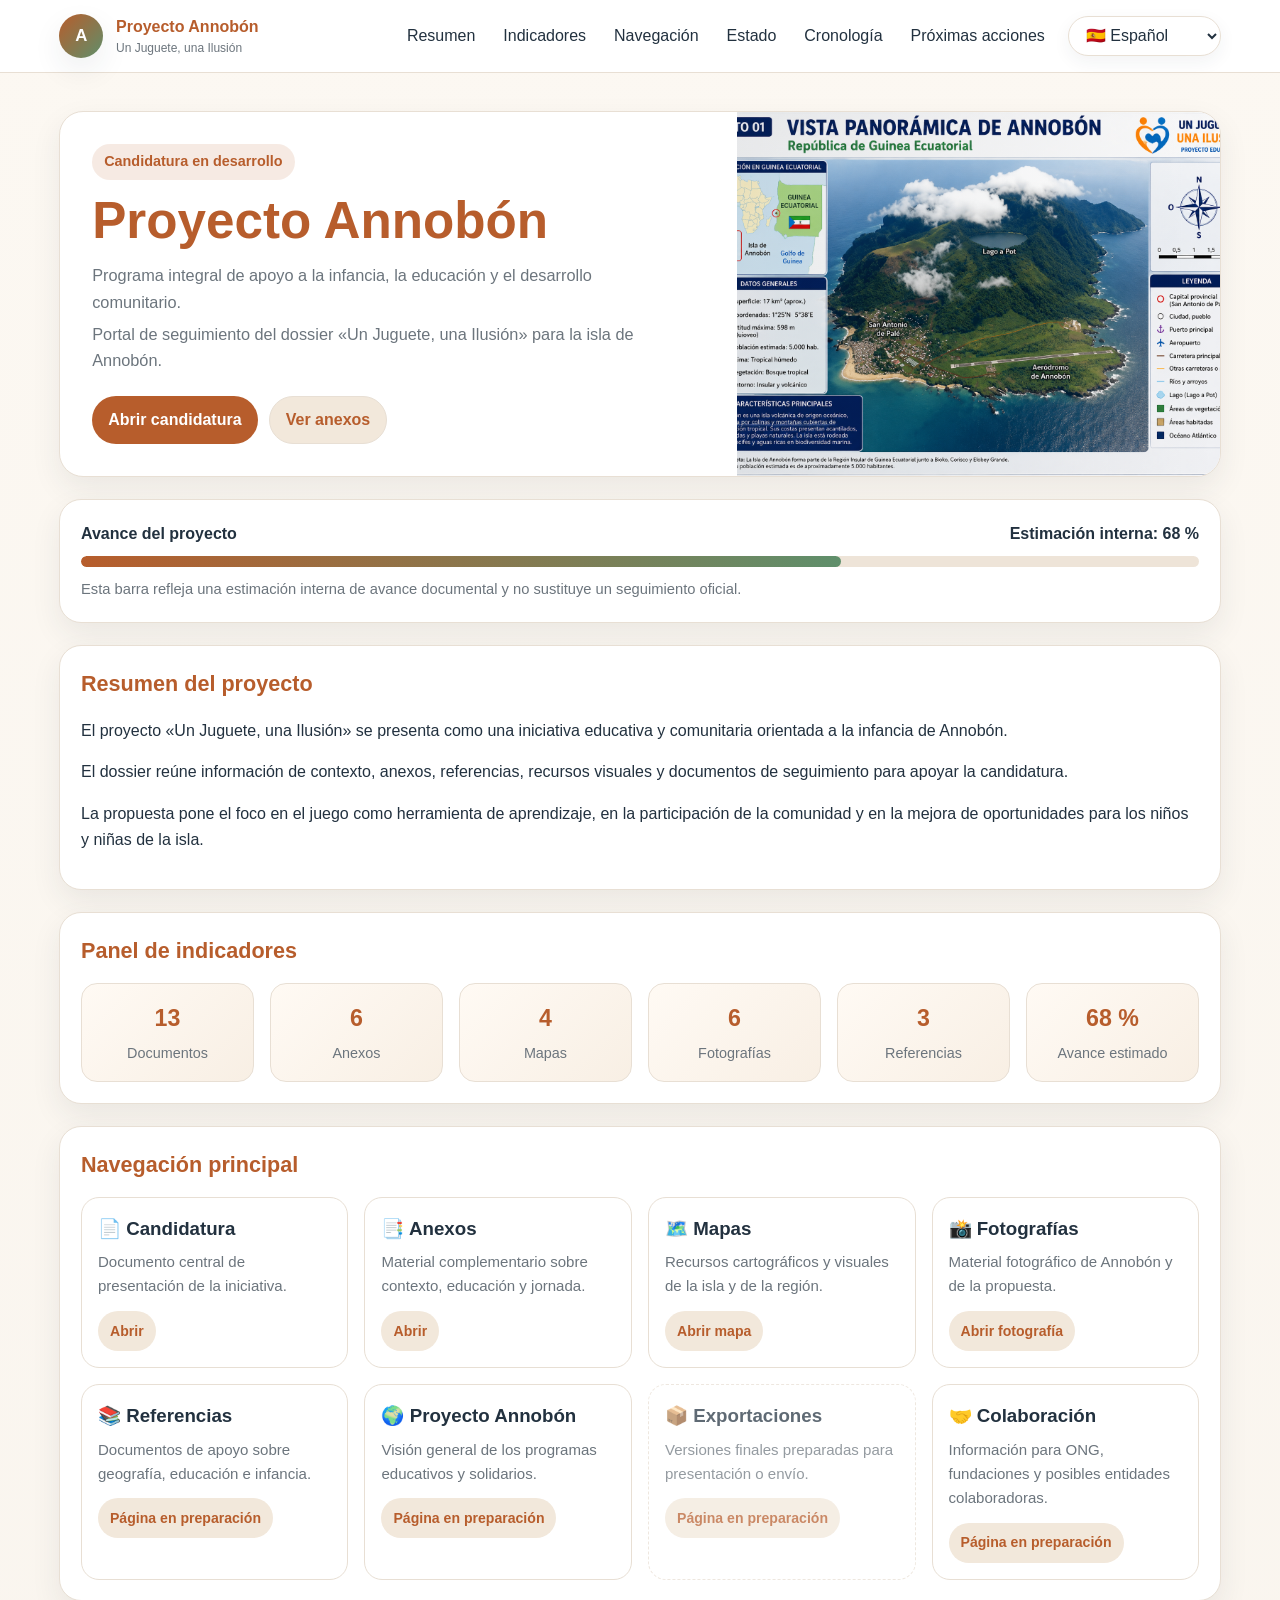
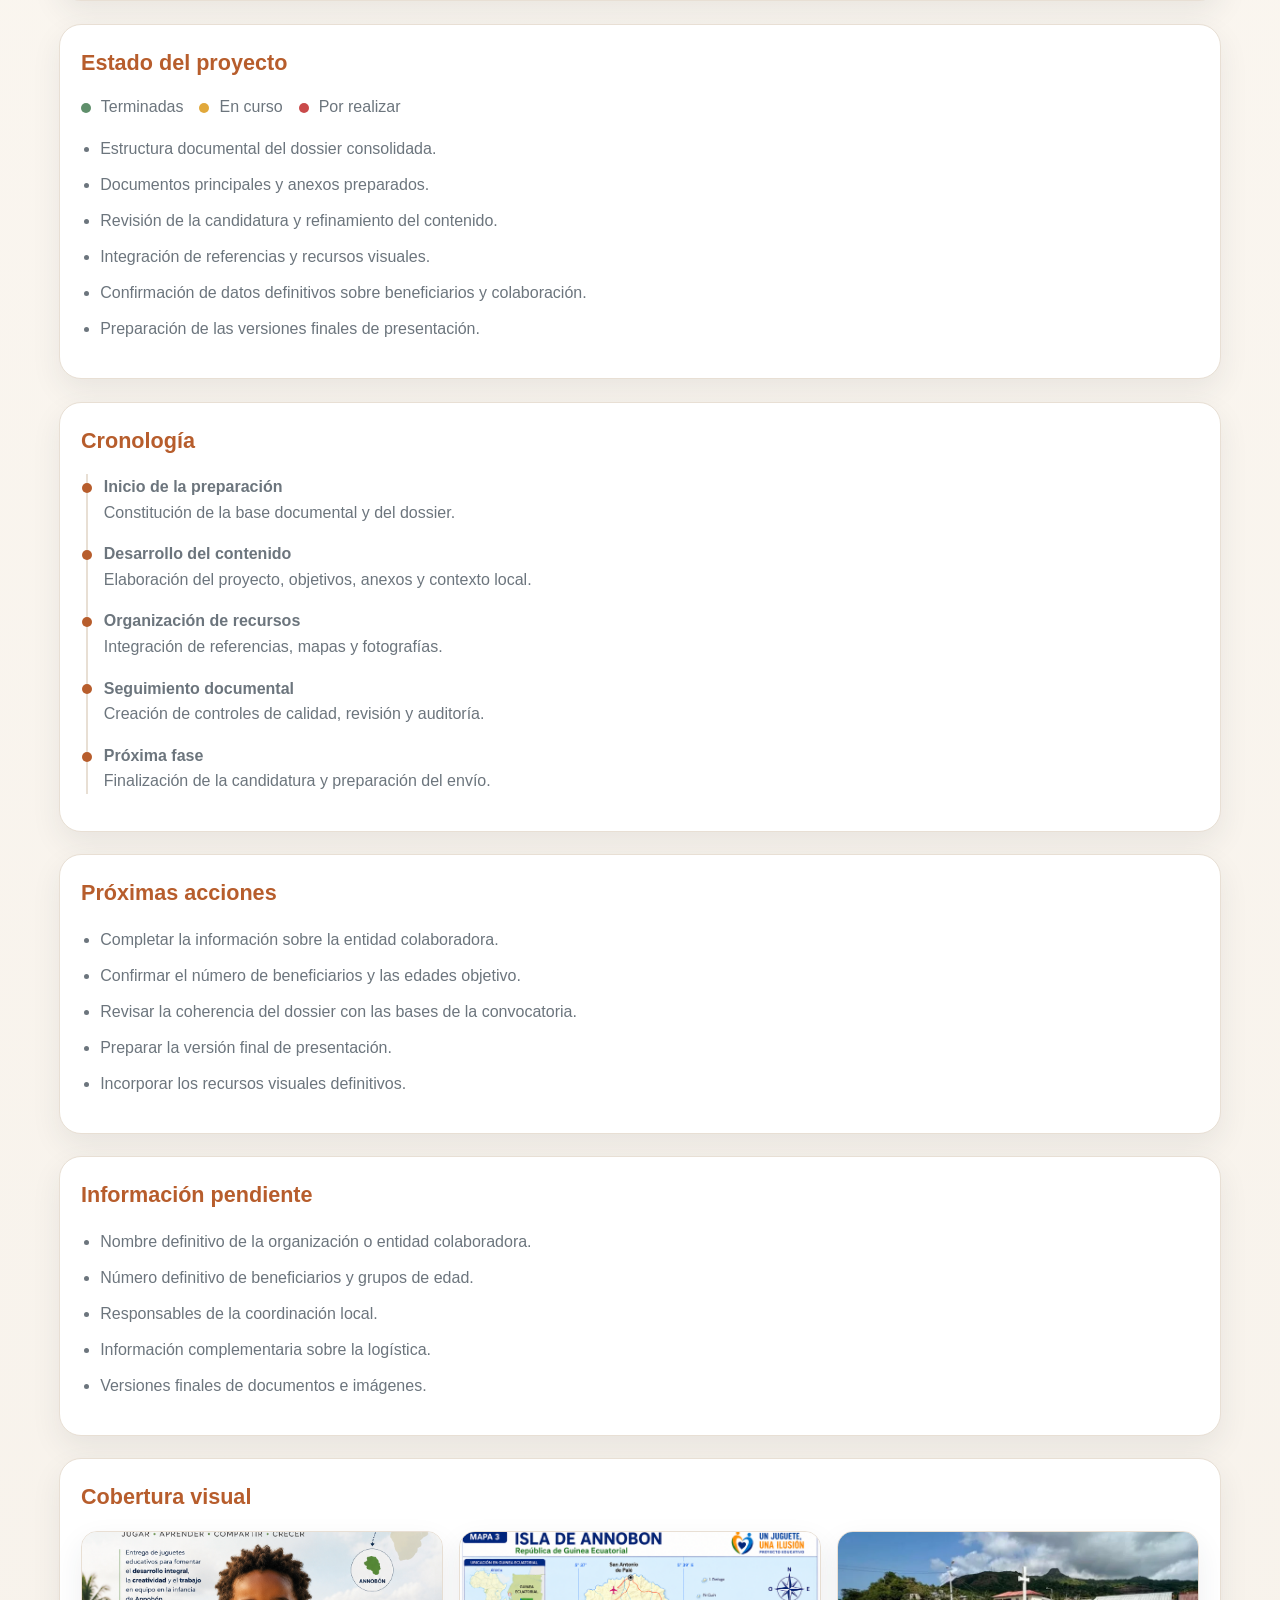
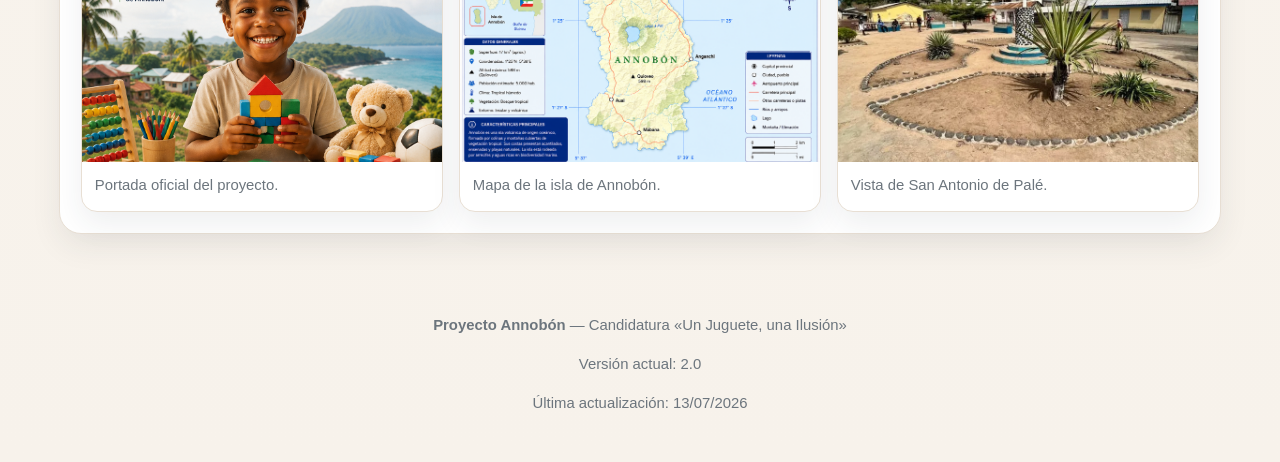
==== commit 91cea9c0: "Activation du portail multilingue ES FR EN AR" ====
--- a/01_ANNOBON/index.html
+++ b/01_ANNOBON/index.html
@@ -1,14 +1,17 @@
 <!DOCTYPE html>
-<html lang="es">
+<html lang="es" dir="ltr">
 <head>
-    <meta charset="UTF-8" />
-    <meta name="viewport" content="width=device-width, initial-scale=1.0" />
+    <meta charset="UTF-8">
+
+    <meta name="viewport" content="width=device-width, initial-scale=1.0">
+
     <meta
         name="description"
-        content="Portal interactivo del proyecto Un Juguete, una Ilusión para Annobón."
-    />
+        content="Portal institucional del Proyecto Annobón y de la candidatura Un Juguete, una Ilusión."
+    >
+
     <title>Proyecto Annobón | Un Juguete, una Ilusión</title>
-    <link rel="stylesheet" href="assets/css/style.css" />
+
     <style>
         :root {
             --bg: #f7f2eb;
@@ -17,37 +20,74 @@
             --text: #22313f;
             --muted: #6c757d;
             --accent: #b75d2c;
+            --accent-dark: #93451f;
             --accent-2: #5f8f6b;
             --border: #e8dfd4;
+            --danger: #c94a4a;
+            --warning: #e1a83b;
             --shadow: 0 12px 30px rgba(34, 49, 63, 0.08);
         }
 
-        * { box-sizing: border-box; }
-        html { scroll-behavior: smooth; }
+        * {
+            box-sizing: border-box;
+        }
+
+        html {
+            scroll-behavior: smooth;
+        }
+
         body {
             margin: 0;
             font-family: "Segoe UI", Roboto, Arial, sans-serif;
             color: var(--text);
-            background: linear-gradient(180deg, #fcf8f2 0%, var(--bg) 100%);
+            background:
+                linear-gradient(
+                    180deg,
+                    #fcf8f2 0%,
+                    var(--bg) 100%
+                );
             line-height: 1.6;
         }
 
-        a { color: inherit; text-decoration: none; }
-        img { max-width: 100%; display: block; }
+        body[dir="rtl"] {
+            font-family: Arial, Tahoma, sans-serif;
+        }
+
+        a {
+            color: inherit;
+            text-decoration: none;
+        }
+
+        img {
+            display: block;
+            max-width: 100%;
+        }
+
+        button,
+        select {
+            font: inherit;
+        }
+
+        button:focus-visible,
+        a:focus-visible,
+        select:focus-visible {
+            outline: 3px solid rgba(183, 93, 44, 0.35);
+            outline-offset: 3px;
+        }
 
         .topbar {
             position: sticky;
             top: 0;
             z-index: 1000;
-            background: rgba(255,255,255,0.94);
-            backdrop-filter: blur(8px);
+            background: rgba(255, 255, 255, 0.96);
+            backdrop-filter: blur(10px);
             border-bottom: 1px solid var(--border);
         }
 
         .nav {
             max-width: 1200px;
             margin: 0 auto;
-            padding: 0.95rem 1.2rem;
+            padding: 0.85rem 1.2rem;
             display: flex;
             justify-content: space-between;
             align-items: center;
@@ -58,33 +98,56 @@
             display: flex;
             align-items: center;
             gap: 0.8rem;
+            min-width: 220px;
             font-weight: 700;
             color: var(--accent);
         }
 
         .brand-mark {
-            width: 42px;
-            height: 42px;
+            width: 44px;
+            height: 44px;
+            flex: 0 0 44px;
             border-radius: 50%;
-            background: linear-gradient(135deg, var(--accent), var(--accent-2));
+            background:
+                linear-gradient(
+                    135deg,
+                    var(--accent),
+                    var(--accent-2)
+                );
             display: grid;
             place-items: center;
-            color: white;
-            font-size: 1rem;
+            color: #ffffff;
+            font-size: 1.05rem;
+            box-shadow: var(--shadow);
+        }
+
+        .brand small {
+            display: block;
+            color: var(--muted);
+            font-weight: 500;
+            font-size: 0.75rem;
+        }
+
+        .nav-right {
+            display: flex;
+            align-items: center;
+            gap: 0.75rem;
         }
 
         .nav-links {
             display: flex;
-            gap: 0.85rem;
             align-items: center;
+            gap: 0.35rem;
             flex-wrap: wrap;
         }
 
         .nav-links a {
-            padding: 0.55rem 0.8rem;
+            padding: 0.5rem 0.7rem;
             border-radius: 999px;
             color: var(--text);
-            transition: background 0.2s ease, color 0.2s ease;
+            transition:
+                background 0.2s ease,
+                color 0.2s ease;
         }
 
         .nav-links a:hover {
@@ -92,115 +155,37 @@
             color: var(--accent);
         }
 
+        .language-wrapper {
+            position: relative;
+            display: flex;
+            align-items: center;
+        }
+
+        .language-select {
+            min-width: 145px;
+            padding: 0.58rem 2rem 0.58rem 0.8rem;
+            border: 1px solid var(--border);
+            border-radius: 999px;
+            color: var(--text);
+            background-color: var(--surface);
+            cursor: pointer;
+            box-shadow: 0 6px 18px rgba(34, 49, 63, 0.06);
+        }
+
+        body[dir="rtl"] .language-select {
+            padding:
+                0.58rem 0.8rem
+                0.58rem 2rem;
+        }
+
         .menu-toggle {
             display: none;
-            border: 0;
+            border: 1px solid var(--border);
             background: var(--surface-2);
             color: var(--text);
             border-radius: 999px;
-            padding: 0.55rem 0.8rem;
+            padding: 0.58rem 0.9rem;
             cursor: pointer;
-        }
-
-        .nav-actions {
-            display: flex;
-            align-items: center;
-            gap: 0.7rem;
-        }
-
-        .lang-switcher {
-            position: relative;
-        }
-
-        .lang-toggle {
-            display: inline-flex;
-            align-items: center;
-            gap: 0.4rem;
-            border: 1px solid var(--border);
-            background: var(--surface);
-            color: var(--text);
-            border-radius: 999px;
-            padding: 0.5rem 0.75rem;
-            font-size: 0.95rem;
-            font-weight: 600;
-            cursor: pointer;
-            box-shadow: 0 2px 8px rgba(34, 49, 63, 0.05);
-        }
-
-        .lang-toggle:hover,
-        .lang-toggle:focus-visible {
-            border-color: var(--accent);
-            outline: none;
-        }
-
-        .lang-caret {
-            font-size: 0.8rem;
-            color: var(--muted);
-        }
-
-        .lang-menu {
-            position: absolute;
-            top: calc(100% + 0.45rem);
-            right: 0;
-            min-width: 180px;
-            background: var(--surface);
-            border: 1px solid var(--border);
-            border-radius: 14px;
-            box-shadow: var(--shadow);
-            padding: 0.35rem;
-            display: none;
-            flex-direction: column;
-            z-index: 1002;
-        }
-
-        .lang-menu.is-open {
-            display: flex;
-        }
-
-        .lang-option {
-            border: 0;
-            background: transparent;
-            text-align: left;
-            padding: 0.6rem 0.7rem;
-            border-radius: 10px;
-            color: var(--text);
-            cursor: pointer;
-            font: inherit;
-        }
-
-        .lang-option:hover,
-        .lang-option:focus-visible {
-            background: var(--surface-2);
-            color: var(--accent);
-            outline: none;
-        }
-
-        .lang-option.is-active {
-            background: rgba(183, 93, 44, 0.12);
-            color: var(--accent);
-            font-weight: 700;
-        }
-
-        .lang-feedback {
-            position: fixed;
-            right: 1rem;
-            bottom: 4.4rem;
-            background: rgba(34, 49, 63, 0.94);
-            color: white;
-            padding: 0.7rem 0.9rem;
-            border-radius: 999px;
-            font-size: 0.92rem;
-            box-shadow: var(--shadow);
-            opacity: 0;
-            transform: translateY(6px);
-            pointer-events: none;
-            transition: opacity 0.2s ease, transform 0.2s ease;
-            z-index: 1003;
-        }
-
-        .lang-feedback.is-visible {
-            opacity: 1;
-            transform: translateY(0);
         }
 
         .container {
@@ -210,592 +195,2050 @@
         }
 
         .hero {
+            margin-top: 1.2rem;
+            display: grid;
+            grid-template-columns: 1.15fr 0.85fr;
+            gap: 1.5rem;
+            align-items: stretch;
             background: var(--surface);
             border: 1px solid var(--border);
             border-radius: 24px;
             box-shadow: var(--shadow);
+            overflow: hidden;
+        }
+
+        .hero-content {
             padding: 2rem;
-            display: grid;
-            grid-template-columns: 1.3fr 0.7fr;
-            gap: 1.5rem;
-            margin-top: 1.2rem;
-        }
-
-        .hero h1 {
-            margin: 0 0 0.5rem;
-            font-size: clamp(1.7rem, 3vw, 2.5rem);
-            color: var(--accent);
-        }
-
-        .hero p { margin: 0.25rem 0; color: var(--muted); }
-
-        .hero-meta {
-            background: linear-gradient(135deg, var(--surface-2), #fffaf3);
-            border-radius: 18px;
-            padding: 1.2rem;
-            border: 1px solid var(--border);
+        }
+
+        .hero-image {
+            min-height: 350px;
+            position: relative;
+            overflow: hidden;
+        }
+
+        .hero-image img {
+            width: 100%;
+            height: 100%;
+            min-height: 350px;
+            object-fit: cover;
+        }
+
+        .hero-image::after {
+            content: "";
+            position: absolute;
+            inset: 0;
+            background:
+                linear-gradient(
+                    90deg,
+                    rgba(34, 49, 63, 0.08),
+                    transparent
+                );
         }
 
         .badge {
             display: inline-block;
-            padding: 0.35rem 0.7rem;
-            background: rgba(183,93,44,0.14);
+            margin-bottom: 0.8rem;
+            padding: 0.38rem 0.75rem;
+            border-radius: 999px;
             color: var(--accent);
+            background: rgba(183, 93, 44, 0.13);
+            font-size: 0.9rem;
+            font-weight: 700;
+        }
+
+        .hero h1 {
+            margin: 0 0 0.7rem;
+            color: var(--accent);
+            font-size: clamp(2rem, 4vw, 3.4rem);
+            line-height: 1.15;
+        }
+
+        .hero p {
+            margin: 0.4rem 0;
+            color: var(--muted);
+            font-size: 1.02rem;
+        }
+
+        .hero-actions {
+            display: flex;
+            flex-wrap: wrap;
+            gap: 0.7rem;
+            margin-top: 1.4rem;
+        }
+
+        .btn {
+            display: inline-flex;
+            align-items: center;
+            justify-content: center;
+            gap: 0.4rem;
+            min-height: 44px;
+            padding: 0.65rem 1rem;
+            border: 0;
             border-radius: 999px;
-            font-size: 0.9rem;
-            font-weight: 600;
-            margin-bottom: 0.7rem;
-        }
-
-        .progress-card {
-            background: var(--surface);
+            cursor: pointer;
+            font-weight: 700;
+            transition:
+                transform 0.2s ease,
+                background 0.2s ease;
+        }
+
+        .btn:hover {
+            transform: translateY(-2px);
+        }
+
+        .btn-primary {
+            color: #ffffff;
+            background: var(--accent);
+        }
+
+        .btn-primary:hover {
+            background: var(--accent-dark);
+        }
+
+        .btn-secondary {
+            color: var(--accent);
+            background: var(--surface-2);
             border: 1px solid var(--border);
-            border-radius: 20px;
-            padding: 1.2rem;
-            box-shadow: var(--shadow);
-            margin-top: 1.2rem;
-        }
-
-        .progress-label {
-            display: flex;
-            justify-content: space-between;
-            margin-bottom: 0.6rem;
-            font-weight: 600;
-        }
-
-        .progress-bar {
-            height: 10px;
-            background: #eee4d8;
-            border-radius: 999px;
-            overflow: hidden;
-        }
-
-        .progress-fill {
-            height: 100%;
-            width: 68%;
-            background: linear-gradient(90deg, var(--accent), var(--accent-2));
-            border-radius: inherit;
-        }
-
+        }
+
+        .progress-card,
         .section {
             margin-top: 1.4rem;
+            padding: 1.3rem;
             background: var(--surface);
             border: 1px solid var(--border);
             border-radius: 22px;
             box-shadow: var(--shadow);
-            padding: 1.3rem;
+        }
+
+        .progress-label {
+            display: flex;
+            justify-content: space-between;
+            gap: 1rem;
+            margin-bottom: 0.6rem;
+            font-weight: 700;
+        }
+
+        .progress-bar {
+            height: 11px;
+            overflow: hidden;
+            border-radius: 999px;
+            background: #eee4d8;
+        }
+
+        .progress-fill {
+            width: 68%;
+            height: 100%;
+            border-radius: inherit;
+            background:
+                linear-gradient(
+                    90deg,
+                    var(--accent),
+                    var(--accent-2)
+                );
+        }
+
+        .progress-note {
+            margin: 0.65rem 0 0;
+            color: var(--muted);
+            font-size: 0.92rem;
         }
 
         .section h2 {
             margin-top: 0;
             margin-bottom: 0.9rem;
-            font-size: 1.25rem;
             color: var(--accent);
+            font-size: 1.35rem;
         }
 
         .stats-grid {
             display: grid;
-            grid-template-columns: repeat(6, minmax(0, 1fr));
+            grid-template-columns:
+                repeat(6, minmax(0, 1fr));
             gap: 1rem;
         }
 
         .stat-card {
-            background: linear-gradient(135deg, #fffaf4, #f8efe4);
+            padding: 1rem;
+            text-align: center;
+            background:
+                linear-gradient(
+                    135deg,
+                    #fffaf4,
+                    #f8efe4
+                );
             border: 1px solid var(--border);
             border-radius: 16px;
-            padding: 1rem;
-            text-align: center;
         }
 
         .stat-value {
-            font-size: 1.35rem;
-            font-weight: 700;
             color: var(--accent);
+            font-size: 1.45rem;
+            font-weight: 800;
         }
 
         .stat-label {
             margin-top: 0.3rem;
-            font-size: 0.92rem;
             color: var(--muted);
+            font-size: 0.9rem;
         }
 
         .cards-grid {
             display: grid;
-            grid-template-columns: repeat(4, minmax(0, 1fr));
+            grid-template-columns:
+                repeat(4, minmax(0, 1fr));
             gap: 1rem;
         }
 
         .card {
+            padding: 1rem;
             background: var(--surface);
             border: 1px solid var(--border);
             border-radius: 18px;
-            padding: 1rem;
-            transition: transform 0.2s ease, box-shadow 0.2s ease;
+            transition:
+                transform 0.2s ease,
+                box-shadow 0.2s ease;
         }
 
         .card:hover {
-            transform: translateY(-3px);
-            box-shadow: 0 10px 24px rgba(34,49,63,0.08);
-        }
-
-        .card h3 { margin-top: 0; margin-bottom: 0.4rem; color: var(--text); }
-        .card p { margin: 0 0 0.7rem; color: var(--muted); font-size: 0.95rem; }
-        .card .link-btn {
-            display: inline-block;
-            padding: 0.45rem 0.7rem;
+            transform: translateY(-4px);
+            box-shadow:
+                0 12px 26px
+                rgba(34, 49, 63, 0.09);
+        }
+
+        .card h3 {
+            margin-top: 0;
+            margin-bottom: 0.4rem;
+        }
+
+        .card p {
+            margin: 0 0 0.8rem;
+            color: var(--muted);
+            font-size: 0.94rem;
+        }
+
+        .link-btn {
+            display: inline-flex;
+            align-items: center;
+            min-height: 40px;
+            padding: 0.48rem 0.75rem;
             border-radius: 999px;
+            color: var(--accent);
             background: var(--surface-2);
-            color: var(--accent);
-            font-weight: 600;
-            font-size: 0.9rem;
+            font-size: 0.88rem;
+            font-weight: 700;
         }
 
         .card.disabled {
-            opacity: 0.8;
+            opacity: 0.72;
             border-style: dashed;
         }
 
-        .card.disabled .link-btn {
-            background: #f2efe9;
+        .status-list,
+        .timeline-list,
+        .actions-list,
+        .pending-list {
+            padding-left: 1.2rem;
             color: var(--muted);
         }
 
-        .status-list, .timeline-list, .actions-list, .pending-list {
-            padding-left: 1rem;
-            color: var(--muted);
-        }
-
-        .status-list li, .timeline-list li, .actions-list li, .pending-list li {
+        body[dir="rtl"] .status-list,
+        body[dir="rtl"] .timeline-list,
+        body[dir="rtl"] .actions-list,
+        body[dir="rtl"] .pending-list {
+            padding-left: 0;
+            padding-right: 1.2rem;
+        }
+
+        .status-list li,
+        .actions-list li,
+        .pending-list li {
             margin-bottom: 0.65rem;
         }
 
         .status-legend {
             display: flex;
+            flex-wrap: wrap;
             gap: 1rem;
-            flex-wrap: wrap;
             margin-bottom: 0.8rem;
             color: var(--muted);
-            font-size: 0.95rem;
         }
 
         .dot {
             display: inline-block;
             width: 10px;
             height: 10px;
+            margin-right: 0.35rem;
             border-radius: 50%;
-            margin-right: 0.35rem;
             vertical-align: middle;
         }
-        .dot-ok { background: var(--accent-2); }
-        .dot-wip { background: #f2b84b; }
-        .dot-pending { background: #c94a4a; }
+
+        body[dir="rtl"] .dot {
+            margin-right: 0;
+            margin-left: 0.35rem;
+        }
+
+        .dot-ok {
+            background: var(--accent-2);
+        }
+
+        .dot-wip {
+            background: var(--warning);
+        }
+
+        .dot-pending {
+            background: var(--danger);
+        }
 
         .timeline-list {
             list-style: none;
+            margin-left: 0.3rem;
             padding-left: 0;
             border-left: 2px solid var(--border);
-            margin-left: 0.3rem;
-        }
+        }
+
+        body[dir="rtl"] .timeline-list {
+            margin-left: 0;
+            margin-right: 0.3rem;
+            border-left: 0;
+            border-right: 2px solid var(--border);
+        }
+
         .timeline-list li {
             position: relative;
+            margin-bottom: 1rem;
             padding-left: 1rem;
-            margin-bottom: 1rem;
-        }
+        }
+
+        body[dir="rtl"] .timeline-list li {
+            padding-left: 0;
+            padding-right: 1rem;
+        }
+
         .timeline-list li::before {
             content: "";
             position: absolute;
+            top: 0.55rem;
             left: -0.35rem;
-            top: 0.55rem;
             width: 10px;
             height: 10px;
             border-radius: 50%;
             background: var(--accent);
         }
 
+        body[dir="rtl"] .timeline-list li::before {
+            left: auto;
+            right: -0.35rem;
+        }
+
         .gallery {
             display: grid;
-            grid-template-columns: repeat(3, minmax(0, 1fr));
+            grid-template-columns:
+                repeat(3, minmax(0, 1fr));
             gap: 1rem;
             margin-top: 1rem;
         }
 
         .gallery-item {
+            margin: 0;
+            overflow: hidden;
             background: var(--surface);
             border: 1px solid var(--border);
             border-radius: 16px;
-            overflow: hidden;
             box-shadow: var(--shadow);
         }
 
         .gallery-item img {
             width: 100%;
-            height: 220px;
+            height: 230px;
             object-fit: cover;
         }
 
         .gallery-item figcaption {
             padding: 0.8rem;
             color: var(--muted);
-            font-size: 0.95rem;
+            font-size: 0.93rem;
+        }
+
+        .translation-toast {
+            position: fixed;
+            top: 88px;
+            left: 50%;
+            z-index: 2000;
+            max-width: calc(100% - 2rem);
+            padding: 0.75rem 1rem;
+            color: #ffffff;
+            background: var(--text);
+            border-radius: 12px;
+            box-shadow: var(--shadow);
+            opacity: 0;
+            pointer-events: none;
+            transform:
+                translate(-50%, -15px);
+            transition:
+                opacity 0.25s ease,
+                transform 0.25s ease;
+        }
+
+        .translation-toast.show {
+            opacity: 1;
+            transform:
+                translate(-50%, 0);
         }
 
         footer {
             margin-top: 1.6rem;
-            padding: 1.2rem 1.2rem 2rem;
+            padding: 1.3rem 1.2rem 2rem;
             color: var(--muted);
-            font-size: 0.95rem;
             text-align: center;
+            font-size: 0.93rem;
         }
 
         .back-to-top {
             position: fixed;
             right: 1rem;
             bottom: 1rem;
+            z-index: 1001;
             display: none;
             border: 0;
+            border-radius: 999px;
+            padding: 0.75rem 1rem;
+            color: #ffffff;
             background: var(--accent);
-            color: white;
-            padding: 0.75rem 0.95rem;
-            border-radius: 999px;
             box-shadow: var(--shadow);
             cursor: pointer;
-            z-index: 1001;
-        }
-
-        .back-to-top.show { display: inline-block; }
-
-        @media (max-width: 900px) {
-            .hero { grid-template-columns: 1fr; }
-            .stats-grid { grid-template-columns: repeat(3, minmax(0, 1fr)); }
-            .cards-grid { grid-template-columns: repeat(2, minmax(0, 1fr)); }
-            .gallery { grid-template-columns: 1fr 1fr; }
+        }
+
+        body[dir="rtl"] .back-to-top {
+            right: auto;
+            left: 1rem;
+        }
+
+        .back-to-top.show {
+            display: inline-block;
+        }
+
+        @media (max-width: 1050px) {
+            .nav {
+                align-items: flex-start;
+                flex-wrap: wrap;
+            }
+
+            .nav-right {
+                flex-wrap: wrap;
+                justify-content: flex-end;
+            }
+
+            .stats-grid {
+                grid-template-columns:
+                    repeat(3, minmax(0, 1fr));
+            }
+
+            .cards-grid {
+                grid-template-columns:
+                    repeat(2, minmax(0, 1fr));
+            }
+        }
+
+        @media (max-width: 800px) {
+            .hero {
+                grid-template-columns: 1fr;
+            }
+
+            .hero-image {
+                min-height: 260px;
+            }
+
+            .hero-image img {
+                min-height: 260px;
+            }
+
+            .gallery {
+                grid-template-columns:
+                    repeat(2, minmax(0, 1fr));
+            }
         }
 
         @media (max-width: 680px) {
-            .nav-links { display: none; }
-            .menu-toggle { display: inline-block; }
+            .nav {
+                align-items: center;
+            }
+
+            .nav-right {
+                width: 100%;
+                justify-content: space-between;
+            }
+
+            .menu-toggle {
+                display: inline-block;
+            }
+
+            .nav-links {
+                display: none;
+                width: 100%;
+                padding-top: 0.7rem;
+                flex-direction: column;
+                align-items: stretch;
+            }
+
             .nav.open .nav-links {
                 display: flex;
+            }
+
+            .nav-links a {
+                width: 100%;
+                padding: 0.7rem 0.8rem;
+                background: var(--surface-2);
+            }
+
+            .language-wrapper {
+                margin-left: auto;
+            }
+
+            body[dir="rtl"] .language-wrapper {
+                margin-left: 0;
+                margin-right: auto;
+            }
+
+            .language-select {
+                min-width: 130px;
+            }
+
+            .container {
+                padding: 0.9rem;
+            }
+
+            .hero-content,
+            .section,
+            .progress-card {
+                padding: 1rem;
+            }
+
+            .stats-grid,
+            .cards-grid,
+            .gallery {
+                grid-template-columns: 1fr;
+            }
+
+            .progress-label {
                 flex-direction: column;
-                align-items: flex-start;
-                width: 100%;
-                padding-top: 0.6rem;
-            }
-            .nav.open .nav-actions {
-                display: flex;
-                width: 100%;
-                justify-content: flex-start;
-                padding-top: 0.3rem;
-            }
-            .stats-grid { grid-template-columns: 1fr; }
-            .cards-grid { grid-template-columns: 1fr; }
-            .gallery { grid-template-columns: 1fr; }
-            .container { padding: 0.9rem; }
-            .section, .hero { padding: 1rem; }
+                gap: 0.2rem;
+            }
+
+            .brand {
+                min-width: auto;
+            }
+        }
+
+        @media (prefers-reduced-motion: reduce) {
+            html {
+                scroll-behavior: auto;
+            }
+
+            *,
+            *::before,
+            *::after {
+                animation-duration: 0.01ms !important;
+                transition-duration: 0.01ms !important;
+            }
         }
     </style>
 </head>
+
 <body>
     <header class="topbar" id="top">
         <nav class="nav" aria-label="Navegación principal">
+
             <div class="brand">
                 <div class="brand-mark">A</div>
+
                 <div>
-                    <div>Proyecto Annobón</div>
-                    <small>Un Juguete, una Ilusión</small>
+                    <div data-i18n="brandTitle">
+                        Proyecto Annobón
+                    </div>
+
+                    <small data-i18n="brandSubtitle">
+                        Un Juguete, una Ilusión
+                    </small>
                 </div>
             </div>
-            <button class="menu-toggle" id="menuToggle" aria-label="Abrir menú">Menú</button>
-            <div class="nav-links" id="navLinks">
-                <a href="#resumen">Resumen</a>
-                <a href="#indicadores">Indicadores</a>
-                <a href="#tarjetas">Navegación</a>
-                <a href="#estado">Estado</a>
-                <a href="#cronologia">Cronología</a>
-                <a href="#acciones">Próximas acciones</a>
-            </div>
-            <div class="nav-actions">
-                <div class="lang-switcher">
-                    <button class="lang-toggle" id="langToggle" type="button" aria-expanded="false" aria-controls="langMenu">
-                        <span class="lang-current" id="langCurrent">Español</span>
-                        <span class="lang-caret" aria-hidden="true">▾</span>
-                    </button>
-                    <div class="lang-menu" id="langMenu" role="menu" aria-label="Selector de idioma">
-                        <button class="lang-option is-active" type="button" role="menuitemradio" aria-checked="true" data-lang="Español" data-message="">Español</button>
-                        <button class="lang-option" type="button" role="menuitemradio" aria-checked="false" data-lang="Français" data-message="Versión francesa en preparación">Français</button>
-                        <button class="lang-option" type="button" role="menuitemradio" aria-checked="false" data-lang="English" data-message="English version in preparation">English</button>
-                        <button class="lang-option" type="button" role="menuitemradio" aria-checked="false" data-lang="العربية" data-message="النسخة العربية قيد الإعداد">العربية</button>
-                    </div>
+
+            <div class="nav-right">
+
+                <button
+                    class="menu-toggle"
+                    id="menuToggle"
+                    type="button"
+                    aria-label="Abrir menú"
+                    aria-expanded="false"
+                    data-i18n="menuButton"
+                >
+                    Menú
+                </button>
+
+                <div class="nav-links" id="navLinks">
+                    <a
+                        href="#resumen"
+                        data-i18n="navSummary"
+                    >
+                        Resumen
+                    </a>
+
+                    <a
+                        href="#indicadores"
+                        data-i18n="navIndicators"
+                    >
+                        Indicadores
+                    </a>
+
+                    <a
+                        href="#tarjetas"
+                        data-i18n="navNavigation"
+                    >
+                        Navegación
+                    </a>
+
+                    <a
+                        href="#estado"
+                        data-i18n="navStatus"
+                    >
+                        Estado
+                    </a>
+
+                    <a
+                        href="#cronologia"
+                        data-i18n="navTimeline"
+                    >
+                        Cronología
+                    </a>
+
+                    <a
+                        href="#acciones"
+                        data-i18n="navActions"
+                    >
+                        Próximas acciones
+                    </a>
                 </div>
+
+                <div class="language-wrapper">
+                    <label
+                        for="languageSelect"
+                        class="sr-only"
+                        style="
+                            position:absolute;
+                            width:1px;
+                            height:1px;
+                            padding:0;
+                            margin:-1px;
+                            overflow:hidden;
+                            clip:rect(0,0,0,0);
+                            white-space:nowrap;
+                            border:0;
+                        "
+                    >
+                        Idioma
+                    </label>
+
+                    <select
+                        id="languageSelect"
+                        class="language-select"
+                        aria-label="Seleccionar idioma"
+                    >
+                        <option value="es">
+                            🇪🇸 Español
+                        </option>
+
+                        <option value="fr">
+                            🇫🇷 Français
+                        </option>
+
+                        <option value="en">
+                            🇬🇧 English
+                        </option>
+
+                        <option value="ar">
+                            العربية
+                        </option>
+                    </select>
+                </div>
+
             </div>
         </nav>
     </header>
 
     <main class="container">
+
         <section class="hero" id="encabezado">
-            <div>
-                <span class="badge">Candidatura en desarrollo</span>
-                <h1>Proyecto Annobón</h1>
-                <p>Programa integral de apoyo a la infancia, la educación y el desarrollo comunitario.</p>
-                <p>Portal de seguimiento del dossier “Un Juguete, una Ilusión” para la isla de Annobón.</p>
+
+            <div class="hero-content">
+
+                <span
+                    class="badge"
+                    data-i18n="heroBadge"
+                >
+                    Candidatura en desarrollo
+                </span>
+
+                <h1 data-i18n="heroTitle">
+                    Proyecto Annobón
+                </h1>
+
+                <p data-i18n="heroText1">
+                    Programa integral de apoyo a la infancia,
+                    la educación y el desarrollo comunitario.
+                </p>
+
+                <p data-i18n="heroText2">
+                    Portal de seguimiento del dossier
+                    «Un Juguete, una Ilusión» para la isla
+                    de Annobón.
+                </p>
+
+                <div class="hero-actions">
+
+                    <a
+                        class="btn btn-primary"
+                        href="candidatura.html"
+                        data-i18n="openApplication"
+                    >
+                        Abrir candidatura
+                    </a>
+
+                    <a
+                        class="btn btn-secondary"
+                        href="anexos.html"
+                        data-i18n="openAnnexes"
+                    >
+                        Ver anexos
+                    </a>
+
+                </div>
             </div>
-            <div class="hero-meta">
-                <h3>Última actualización</h3>
-                <p><strong>12/07/2026</strong></p>
-                <p>Estado general: preparación documental y estructuración del dossier.</p>
-                <p>Enfoque: candidatura orientada al juego, la educación y la inclusión.</p>
+
+            <div class="hero-image">
+                <img
+                    src="20_CANDIDATURA_UN_JUGUETE_UNA_ILUSION/IMAGENES/03_FOTOGRAFIAS/FOTO_01_VISTA_PANORAMICA_ANNOBON.png"
+                    alt="Vista panorámica de la isla de Annobón"
+                >
+            </div>
+
+        </section>
+
+        <section
+            class="progress-card"
+            aria-label="Barra de progreso estimada"
+        >
+            <div class="progress-label">
+
+                <span data-i18n="progressTitle">
+                    Avance del proyecto
+                </span>
+
+                <span data-i18n="progressValue">
+                    Estimación interna: 68 %
+                </span>
+
+            </div>
+
+            <div
+                class="progress-bar"
+                role="progressbar"
+                aria-valuemin="0"
+                aria-valuemax="100"
+                aria-valuenow="68"
+            >
+                <div class="progress-fill"></div>
+            </div>
+
+            <p
+                class="progress-note"
+                data-i18n="progressNote"
+            >
+                Esta barra refleja una estimación interna
+                de avance documental y no sustituye un
+                seguimiento oficial.
+            </p>
+        </section>
+
+        <section class="section" id="resumen">
+
+            <h2 data-i18n="summaryTitle">
+                Resumen del proyecto
+            </h2>
+
+            <p data-i18n="summaryText1">
+                El proyecto «Un Juguete, una Ilusión»
+                se presenta como una iniciativa educativa
+                y comunitaria orientada a la infancia
+                de Annobón.
+            </p>
+
+            <p data-i18n="summaryText2">
+                El dossier reúne información de contexto,
+                anexos, referencias, recursos visuales
+                y documentos de seguimiento para apoyar
+                la candidatura.
+            </p>
+
+            <p data-i18n="summaryText3">
+                La propuesta pone el foco en el juego
+                como herramienta de aprendizaje, en la
+                participación de la comunidad y en la
+                mejora de oportunidades para los niños
+                y niñas de la isla.
+            </p>
+
+        </section>
+
+        <section class="section" id="indicadores">
+
+            <h2 data-i18n="indicatorsTitle">
+                Panel de indicadores
+            </h2>
+
+            <div class="stats-grid">
+
+                <div class="stat-card">
+                    <div class="stat-value">13</div>
+                    <div
+                        class="stat-label"
+                        data-i18n="documents"
+                    >
+                        Documentos
+                    </div>
+                </div>
+
+                <div class="stat-card">
+                    <div class="stat-value">6</div>
+                    <div
+                        class="stat-label"
+                        data-i18n="annexes"
+                    >
+                        Anexos
+                    </div>
+                </div>
+
+                <div class="stat-card">
+                    <div class="stat-value">4</div>
+                    <div
+                        class="stat-label"
+                        data-i18n="maps"
+                    >
+                        Mapas
+                    </div>
+                </div>
+
+                <div class="stat-card">
+                    <div class="stat-value">6</div>
+                    <div
+                        class="stat-label"
+                        data-i18n="photos"
+                    >
+                        Fotografías
+                    </div>
+                </div>
+
+                <div class="stat-card">
+                    <div class="stat-value">3</div>
+                    <div
+                        class="stat-label"
+                        data-i18n="references"
+                    >
+                        Referencias
+                    </div>
+                </div>
+
+                <div class="stat-card">
+                    <div class="stat-value">68 %</div>
+                    <div
+                        class="stat-label"
+                        data-i18n="estimatedProgress"
+                    >
+                        Avance estimado
+                    </div>
+                </div>
+
             </div>
         </section>
 
-        <section class="progress-card" aria-label="Barra de progreso estimada">
-            <div class="progress-label">
-                <span>Avance del proyecto</span>
-                <span>Estimación interna: 68%</span>
-            </div>
-            <div class="progress-bar" role="progressbar" aria-valuemin="0" aria-valuemax="100" aria-valuenow="68">
-                <div class="progress-fill"></div>
-            </div>
-            <p style="margin: 0.6rem 0 0; color: var(--muted); font-size: 0.95rem;">Esta barra refleja una estimación interna de avance documental y no sustituye un seguimiento oficial.</p>
-        </section>
-
-        <section class="section" id="resumen">
-            <h2>Resumen del proyecto</h2>
-            <p>
-                El proyecto “Un Juguete, una Ilusión” se presenta como una iniciativa educativa y comunitaria orientada a la infancia de Annobón.
-                El dossier reúne información de contexto, anexos, referencias, recursos visuales y documentos de seguimiento para apoyar la candidatura.
-            </p>
-            <p>
-                La propuesta pone el foco en el juego como herramienta de aprendizaje, en la participación de la comunidad y en la mejora de oportunidades para los niños y niñas de la isla.
-            </p>
-        </section>
-
-        <section class="section" id="indicadores">
-            <h2>Panel de indicadores</h2>
-            <div class="stats-grid">
-                <div class="stat-card">
-                    <div class="stat-value">13</div>
-                    <div class="stat-label">Documentos</div>
-                </div>
-                <div class="stat-card">
-                    <div class="stat-value">6</div>
-                    <div class="stat-label">Anexos</div>
-                </div>
-                <div class="stat-card">
-                    <div class="stat-value">4</div>
-                    <div class="stat-label">Mapas</div>
-                </div>
-                <div class="stat-card">
-                    <div class="stat-value">6</div>
-                    <div class="stat-label">Fotografías</div>
-                </div>
-                <div class="stat-card">
-                    <div class="stat-value">3</div>
-                    <div class="stat-label">Referencias</div>
-                </div>
-                <div class="stat-card">
-                    <div class="stat-value">68%</div>
-                    <div class="stat-label">Avance estimado</div>
-                </div>
+        <section class="section" id="tarjetas">
+
+            <h2 data-i18n="cardsTitle">
+                Navegación principal
+            </h2>
+
+            <div class="cards-grid">
+
+                <article class="card">
+                    <h3 data-i18n="cardApplicationTitle">
+                        📄 Candidatura
+                    </h3>
+
+                    <p data-i18n="cardApplicationText">
+                        Documento central de presentación
+                        de la iniciativa.
+                    </p>
+
+                    <a
+                        class="link-btn"
+                        href="candidatura.html"
+                        data-i18n="open"
+                    >
+                        Abrir
+                    </a>
+                </article>
+
+                <article class="card">
+                    <h3 data-i18n="cardAnnexesTitle">
+                        📑 Anexos
+                    </h3>
+
+                    <p data-i18n="cardAnnexesText">
+                        Material complementario sobre
+                        contexto, educación y jornada.
+                    </p>
+
+                    <a
+                        class="link-btn"
+                        href="anexos.html"
+                        data-i18n="open"
+                    >
+                        Abrir
+                    </a>
+                </article>
+
+                <article class="card">
+                    <h3 data-i18n="cardMapsTitle">
+                        🗺️ Mapas
+                    </h3>
+
+                    <p data-i18n="cardMapsText">
+                        Recursos cartográficos y visuales
+                        de la isla y de la región.
+                    </p>
+
+                    <a
+                        class="link-btn"
+                        href="20_CANDIDATURA_UN_JUGUETE_UNA_ILUSION/IMAGENES/02_MAPAS/MAPA_01_AFRICA_GUINEA_ECUATORIAL.png"
+                        data-i18n="openMap"
+                    >
+                        Abrir mapa
+                    </a>
+                </article>
+
+                <article class="card">
+                    <h3 data-i18n="cardPhotosTitle">
+                        📸 Fotografías
+                    </h3>
+
+                    <p data-i18n="cardPhotosText">
+                        Material fotográfico de Annobón
+                        y de la propuesta.
+                    </p>
+
+                    <a
+                        class="link-btn"
+                        href="20_CANDIDATURA_UN_JUGUETE_UNA_ILUSION/IMAGENES/03_FOTOGRAFIAS/FOTO_01_VISTA_PANORAMICA_ANNOBON.png"
+                        data-i18n="openPhoto"
+                    >
+                        Abrir fotografía
+                    </a>
+                </article>
+
+                <article class="card">
+                    <h3 data-i18n="cardReferencesTitle">
+                        📚 Referencias
+                    </h3>
+
+                    <p data-i18n="cardReferencesText">
+                        Documentos de apoyo sobre
+                        geografía, educación e infancia.
+                    </p>
+
+                    <span
+                        class="link-btn"
+                        data-i18n="pageInPreparation"
+                    >
+                        Página en preparación
+                    </span>
+                </article>
+
+                <article class="card">
+                    <h3 data-i18n="cardProjectTitle">
+                        🌍 Proyecto Annobón
+                    </h3>
+
+                    <p data-i18n="cardProjectText">
+                        Visión general de los programas
+                        educativos y solidarios.
+                    </p>
+
+                    <span
+                        class="link-btn"
+                        data-i18n="pageInPreparation"
+                    >
+                        Página en preparación
+                    </span>
+                </article>
+
+                <article class="card disabled">
+                    <h3 data-i18n="cardExportsTitle">
+                        📦 Exportaciones
+                    </h3>
+
+                    <p data-i18n="cardExportsText">
+                        Versiones finales preparadas
+                        para presentación o envío.
+                    </p>
+
+                    <span
+                        class="link-btn"
+                        data-i18n="pageInPreparation"
+                    >
+                        Página en preparación
+                    </span>
+                </article>
+
+                <article class="card">
+                    <h3 data-i18n="cardPartnersTitle">
+                        🤝 Colaboración
+                    </h3>
+
+                    <p data-i18n="cardPartnersText">
+                        Información para ONG, fundaciones
+                        y posibles entidades colaboradoras.
+                    </p>
+
+                    <span
+                        class="link-btn"
+                        data-i18n="pageInPreparation"
+                    >
+                        Página en preparación
+                    </span>
+                </article>
+
             </div>
         </section>
 
-        <section class="section" id="tarjetas">
-            <h2>Navegación por tarjetas</h2>
-            <div class="cards-grid">
-                <article class="card">
-                    <h3>📄 Candidatura</h3>
-                    <p>Documento central de presentación de la iniciativa.</p>
-                    <a class="link-btn" href="candidatura.html">Abrir</a>
-                </article>
-                <article class="card">
-                    <h3>📑 Anexos</h3>
-                    <p>Material complementario sobre contexto, educación y jornada.</p>
-                    <a class="link-btn" href="20_CANDIDATURA_UN_JUGUETE_UNA_ILUSION/ANEXO_1_LOCALIZACION_ANNOBON.md">Abrir anexo</a>
-                </article>
-                <article class="card">
-                    <h3>🗺️ Mapas</h3>
-                    <p>Recursos cartográficos y visuales de la isla y de la región.</p>
-                    <a class="link-btn" href="20_CANDIDATURA_UN_JUGUETE_UNA_ILUSION/IMAGENES/02_MAPAS/MAPA_01_AFRICA_GUINEA_ECUATORIAL.png">Abrir mapa</a>
-                </article>
-                <article class="card">
-                    <h3>📸 Fotografías</h3>
-                    <p>Material fotográfico de Annobón y de la propuesta.</p>
-                    <a class="link-btn" href="20_CANDIDATURA_UN_JUGUETE_UNA_ILUSION/IMAGENES/03_FOTOGRAFIAS/FOTO_01_VISTA_PANORAMICA_ANNOBON.png">Abrir fotografía</a>
-                </article>
-                <article class="card">
-                    <h3>📚 Referencias</h3>
-                    <p>Documentos de apoyo sobre geografía, educación e infancia.</p>
-                    <a class="link-btn" href="20_CANDIDATURA_UN_JUGUETE_UNA_ILUSION/REFERENCIAS/01_GEOGRAFIA/REFERENCIA_01_GEOGRAFIA_ANNOBON.md">Abrir referencia</a>
-                </article>
-                <article class="card">
-                    <h3>📋 Checklist</h3>
-                    <p>Lista de verificación para la finalización del dossier.</p>
-                    <a class="link-btn" href="20_CANDIDATURA_UN_JUGUETE_UNA_ILUSION/99_CHECKLIST_FINAL.md">Abrir</a>
-                </article>
-                <article class="card disabled">
-                    <h3>📦 Exportaciones</h3>
-                    <p>Versión final preparada para envío o publicación.</p>
-                    <span class="link-btn">Página HTML en preparación</span>
-                </article>
-                <article class="card">
-                    <h3>⚙ Documentación interna</h3>
-                    <p>Guías de organización y seguimiento del proyecto.</p>
-                    <a class="link-btn" href="20_CANDIDATURA_UN_JUGUETE_UNA_ILUSION/README.md">Abrir</a>
-                </article>
+        <section class="section" id="estado">
+
+            <h2 data-i18n="statusTitle">
+                Estado del proyecto
+            </h2>
+
+            <div class="status-legend">
+
+                <span>
+                    <span class="dot dot-ok"></span>
+                    <span data-i18n="completed">
+                        Terminadas
+                    </span>
+                </span>
+
+                <span>
+                    <span class="dot dot-wip"></span>
+                    <span data-i18n="inProgress">
+                        En curso
+                    </span>
+                </span>
+
+                <span>
+                    <span class="dot dot-pending"></span>
+                    <span data-i18n="toDo">
+                        Por realizar
+                    </span>
+                </span>
+
+            </div>
+
+            <ul class="status-list">
+
+                <li data-i18n="statusItem1">
+                    Estructura documental del dossier
+                    consolidada.
+                </li>
+
+                <li data-i18n="statusItem2">
+                    Documentos principales y anexos
+                    preparados.
+                </li>
+
+                <li data-i18n="statusItem3">
+                    Revisión de la candidatura y
+                    refinamiento del contenido.
+                </li>
+
+                <li data-i18n="statusItem4">
+                    Integración de referencias y recursos
+                    visuales.
+                </li>
+
+                <li data-i18n="statusItem5">
+                    Confirmación de datos definitivos
+                    sobre beneficiarios y colaboración.
+                </li>
+
+                <li data-i18n="statusItem6">
+                    Preparación de las versiones finales
+                    de presentación.
+                </li>
+
+            </ul>
+        </section>
+
+        <section class="section" id="cronologia">
+
+            <h2 data-i18n="timelineTitle">
+                Cronología
+            </h2>
+
+            <ul class="timeline-list">
+
+                <li>
+                    <strong data-i18n="timelineStep1Title">
+                        Inicio de la preparación
+                    </strong>
+
+                    <br>
+
+                    <span data-i18n="timelineStep1Text">
+                        Constitución de la base documental
+                        y del dossier.
+                    </span>
+                </li>
+
+                <li>
+                    <strong data-i18n="timelineStep2Title">
+                        Desarrollo del contenido
+                    </strong>
+
+                    <br>
+
+                    <span data-i18n="timelineStep2Text">
+                        Elaboración del proyecto,
+                        objetivos, anexos y contexto local.
+                    </span>
+                </li>
+
+                <li>
+                    <strong data-i18n="timelineStep3Title">
+                        Organización de recursos
+                    </strong>
+
+                    <br>
+
+                    <span data-i18n="timelineStep3Text">
+                        Integración de referencias,
+                        mapas y fotografías.
+                    </span>
+                </li>
+
+                <li>
+                    <strong data-i18n="timelineStep4Title">
+                        Seguimiento documental
+                    </strong>
+
+                    <br>
+
+                    <span data-i18n="timelineStep4Text">
+                        Creación de controles de calidad,
+                        revisión y auditoría.
+                    </span>
+                </li>
+
+                <li>
+                    <strong data-i18n="timelineStep5Title">
+                        Próxima fase
+                    </strong>
+
+                    <br>
+
+                    <span data-i18n="timelineStep5Text">
+                        Finalización de la candidatura
+                        y preparación del envío.
+                    </span>
+                </li>
+
+            </ul>
+        </section>
+
+        <section class="section" id="acciones">
+
+            <h2 data-i18n="actionsTitle">
+                Próximas acciones
+            </h2>
+
+            <ul class="actions-list">
+
+                <li data-i18n="action1">
+                    Completar la información sobre
+                    la entidad colaboradora.
+                </li>
+
+                <li data-i18n="action2">
+                    Confirmar el número de beneficiarios
+                    y las edades objetivo.
+                </li>
+
+                <li data-i18n="action3">
+                    Revisar la coherencia del dossier con
+                    las bases de la convocatoria.
+                </li>
+
+                <li data-i18n="action4">
+                    Preparar la versión final de
+                    presentación.
+                </li>
+
+                <li data-i18n="action5">
+                    Incorporar los recursos visuales
+                    definitivos.
+                </li>
+
+            </ul>
+        </section>
+
+        <section class="section">
+
+            <h2 data-i18n="pendingTitle">
+                Información pendiente
+            </h2>
+
+            <ul class="pending-list">
+
+                <li data-i18n="pending1">
+                    Nombre definitivo de la organización
+                    o entidad colaboradora.
+                </li>
+
+                <li data-i18n="pending2">
+                    Número definitivo de beneficiarios
+                    y grupos de edad.
+                </li>
+
+                <li data-i18n="pending3">
+                    Responsables de la coordinación local.
+                </li>
+
+                <li data-i18n="pending4">
+                    Información complementaria sobre
+                    la logística.
+                </li>
+
+                <li data-i18n="pending5">
+                    Versiones finales de documentos
+                    e imágenes.
+                </li>
+
+            </ul>
+        </section>
+
+        <section class="section">
+
+            <h2 data-i18n="galleryTitle">
+                Cobertura visual
+            </h2>
+
+            <div class="gallery">
+
+                <figure class="gallery-item">
+                    <img
+                        src="20_CANDIDATURA_UN_JUGUETE_UNA_ILUSION/IMAGENES/01_PORTADA/PORTADA_OFICIAL_V1.png"
+                        alt="Portada oficial del proyecto"
+                    >
+
+                    <figcaption data-i18n="galleryCaption1">
+                        Portada oficial del proyecto.
+                    </figcaption>
+                </figure>
+
+                <figure class="gallery-item">
+                    <img
+                        src="20_CANDIDATURA_UN_JUGUETE_UNA_ILUSION/IMAGENES/02_MAPAS/MAPA_03_ISLA_DE_ANNOBON.png"
+                        alt="Mapa de la isla de Annobón"
+                    >
+
+                    <figcaption data-i18n="galleryCaption2">
+                        Mapa de la isla de Annobón.
+                    </figcaption>
+                </figure>
+
+                <figure class="gallery-item">
+                    <img
+                        src="20_CANDIDATURA_UN_JUGUETE_UNA_ILUSION/IMAGENES/03_FOTOGRAFIAS/FOTO_02_SAN_ANTONIO_DE_PALE.png"
+                        alt="Vista de San Antonio de Palé"
+                    >
+
+                    <figcaption data-i18n="galleryCaption3">
+                        Vista de San Antonio de Palé.
+                    </figcaption>
+                </figure>
+
             </div>
         </section>
 
-        <section class="section" id="estado">
-            <h2>Estado del proyecto</h2>
-            <div class="status-legend">
-                <span><span class="dot dot-ok"></span>Terminadas</span>
-                <span><span class="dot dot-wip"></span>En curso</span>
-                <span><span class="dot dot-pending"></span>Por realizar</span>
-            </div>
-            <ul class="status-list">
-                <li><span class="dot dot-ok"></span> Estructura documental del dossier consolidada.</li>
-                <li><span class="dot dot-ok"></span> Documentos principales y anexos preparados.</li>
-                <li><span class="dot dot-wip"></span> Revisión de la candidatura y refinamiento del contenido.</li>
-                <li><span class="dot dot-wip"></span> Integración de documentos de referencia y recursos visuales.</li>
-                <li><span class="dot dot-pending"></span> Confirmación de datos definitivos sobre la organización colaboradora y beneficiarios.</li>
-                <li><span class="dot dot-pending"></span> Preparación de una versión final de presentación.</li>
-            </ul>
-        </section>
-
-        <section class="section" id="cronologia">
-            <h2>Cronología</h2>
-            <ul class="timeline-list">
-                <li><strong>Inicio de la preparación</strong><br />Constitución de la base documental y del dossier de candidatura.</li>
-                <li><strong>Desarrollo del contenido</strong><br />Elaboración del proyecto, objetivos, anexos y contexto local.</li>
-                <li><strong>Organización de recursos</strong><br />Integración de referencias, mapas y archivos fotográficos.</li>
-                <li><strong>Seguimiento documental</strong><br />Creación de listas de verificación y documentos de auditoría.</li>
-                <li><strong>Próxima fase</strong><br />Finalización de la candidatura y preparación del envío.</li>
-            </ul>
-        </section>
-
-        <section class="section" id="acciones">
-            <h2>Próximas acciones</h2>
-            <ul class="actions-list">
-                <li>Completar la información definitiva sobre la organización colaboradora.</li>
-                <li>Confirmar el número de beneficiarios y las edades objetivo.</li>
-                <li>Revisar la coherencia del dossier con las bases de la convocatoria.</li>
-                <li>Preparar una versión final de presentación en formato claro y homogéneo.</li>
-                <li>Integrar los recursos visuales definitivos si se disponen de nuevas imágenes.</li>
-            </ul>
-        </section>
-
-        <section class="section">
-            <h2>Información pendiente</h2>
-            <ul class="pending-list">
-                <li>Nombre definitivo de la organización o entidad colaboradora.</li>
-                <li>Número definitivo de beneficiarios y detalle de los grupos de edad.</li>
-                <li>Responsables de la coordinación local y de la ejecución.</li>
-                <li>Información complementaria sobre la logística de la jornada.</li>
-                <li>Versión final de los documentos de apoyo y de las imágenes.</li>
-            </ul>
-        </section>
-
-        <section class="section">
-            <h2>Cobertura visual</h2>
-            <div class="gallery">
-                <figure class="gallery-item">
-                    <img src="20_CANDIDATURA_UN_JUGUETE_UNA_ILUSION/IMAGENES/01_PORTADA/PORTADA_OFICIAL_V1.png" alt="Portada oficial del proyecto" />
-                    <figcaption>Portada oficial del proyecto.</figcaption>
-                </figure>
-                <figure class="gallery-item">
-                    <img src="20_CANDIDATURA_UN_JUGUETE_UNA_ILUSION/IMAGENES/02_MAPAS/MAPA_03_ISLA_DE_ANNOBON.png" alt="Mapa de la isla de Annobón" />
-                    <figcaption>Mapa de la isla de Annobón.</figcaption>
-                </figure>
-                <figure class="gallery-item">
-                    <img src="20_CANDIDATURA_UN_JUGUETE_UNA_ILUSION/IMAGENES/03_FOTOGRAFIAS/FOTO_02_SAN_ANTONIO_DE_PALE.png" alt="Vista de San Antonio de Palé" />
-                    <figcaption>Vista de San Antonio de Palé.</figcaption>
-                </figure>
-            </div>
-        </section>
     </main>
 
     <footer>
-        <p><strong>Proyecto Annobón</strong> — Candidatura “Un Juguete, una Ilusión”</p>
-        <p>Versión actual: 1.0</p>
-        <p>Última actualización: 12/07/2026</p>
+
+        <p>
+            <strong data-i18n="footerProject">
+                Proyecto Annobón
+            </strong>
+
+            —
+
+            <span data-i18n="footerApplication">
+                Candidatura «Un Juguete, una Ilusión»
+            </span>
+        </p>
+
+        <p data-i18n="footerVersion">
+            Versión actual: 2.0
+        </p>
+
+        <p data-i18n="footerUpdated">
+            Última actualización: 13/07/2026
+        </p>
+
     </footer>
 
-    <button class="back-to-top" id="backToTop" aria-label="Volver arriba">↑ Volver arriba</button>
-    <div class="lang-feedback" id="langFeedback" role="status" aria-live="polite"></div>
-
-    <script src="assets/js/script.js"></script>
+    <button
+        class="back-to-top"
+        id="backToTop"
+        type="button"
+        aria-label="Volver arriba"
+        data-i18n="backToTop"
+    >
+        ↑ Volver arriba
+    </button>
+
+    <div
+        class="translation-toast"
+        id="translationToast"
+        role="status"
+        aria-live="polite"
+    ></div>
+
     <script>
-        const menuToggle = document.getElementById('menuToggle');
-        const nav = document.querySelector('.nav');
-        const backToTop = document.getElementById('backToTop');
-        const langToggle = document.getElementById('langToggle');
-        const langMenu = document.getElementById('langMenu');
-        const langCurrent = document.getElementById('langCurrent');
-        const langFeedback = document.getElementById('langFeedback');
-        const langOptions = document.querySelectorAll('.lang-option');
+        const translations = {
+            es: {
+                brandTitle: "Proyecto Annobón",
+                brandSubtitle: "Un Juguete, una Ilusión",
+                menuButton: "Menú",
+                navSummary: "Resumen",
+                navIndicators: "Indicadores",
+                navNavigation: "Navegación",
+                navStatus: "Estado",
+                navTimeline: "Cronología",
+                navActions: "Próximas acciones",
+                heroBadge: "Candidatura en desarrollo",
+                heroTitle: "Proyecto Annobón",
+                heroText1:
+                    "Programa integral de apoyo a la infancia, la educación y el desarrollo comunitario.",
+                heroText2:
+                    "Portal de seguimiento del dossier «Un Juguete, una Ilusión» para la isla de Annobón.",
+                openApplication: "Abrir candidatura",
+                openAnnexes: "Ver anexos",
+                progressTitle: "Avance del proyecto",
+                progressValue: "Estimación interna: 68 %",
+                progressNote:
+                    "Esta barra refleja una estimación interna de avance documental y no sustituye un seguimiento oficial.",
+                summaryTitle: "Resumen del proyecto",
+                summaryText1:
+                    "El proyecto «Un Juguete, una Ilusión» se presenta como una iniciativa educativa y comunitaria orientada a la infancia de Annobón.",
+                summaryText2:
+                    "El dossier reúne información de contexto, anexos, referencias, recursos visuales y documentos de seguimiento para apoyar la candidatura.",
+                summaryText3:
+                    "La propuesta pone el foco en el juego como herramienta de aprendizaje, en la participación de la comunidad y en la mejora de oportunidades para los niños y niñas de la isla.",
+                indicatorsTitle: "Panel de indicadores",
+                documents: "Documentos",
+                annexes: "Anexos",
+                maps: "Mapas",
+                photos: "Fotografías",
+                references: "Referencias",
+                estimatedProgress: "Avance estimado",
+                cardsTitle: "Navegación principal",
+                cardApplicationTitle: "📄 Candidatura",
+                cardApplicationText:
+                    "Documento central de presentación de la iniciativa.",
+                cardAnnexesTitle: "📑 Anexos",
+                cardAnnexesText:
+                    "Material complementario sobre contexto, educación y jornada.",
+                cardMapsTitle: "🗺️ Mapas",
+                cardMapsText:
+                    "Recursos cartográficos y visuales de la isla y de la región.",
+                cardPhotosTitle: "📸 Fotografías",
+                cardPhotosText:
+                    "Material fotográfico de Annobón y de la propuesta.",
+                cardReferencesTitle: "📚 Referencias",
+                cardReferencesText:
+                    "Documentos de apoyo sobre geografía, educación e infancia.",
+                cardProjectTitle: "🌍 Proyecto Annobón",
+                cardProjectText:
+                    "Visión general de los programas educativos y solidarios.",
+                cardExportsTitle: "📦 Exportaciones",
+                cardExportsText:
+                    "Versiones finales preparadas para presentación o envío.",
+                cardPartnersTitle: "🤝 Colaboración",
+                cardPartnersText:
+                    "Información para ONG, fundaciones y posibles entidades colaboradoras.",
+                open: "Abrir",
+                openMap: "Abrir mapa",
+                openPhoto: "Abrir fotografía",
+                pageInPreparation: "Página en preparación",
+                statusTitle: "Estado del proyecto",
+                completed: "Terminadas",
+                inProgress: "En curso",
+                toDo: "Por realizar",
+                statusItem1:
+                    "Estructura documental del dossier consolidada.",
+                statusItem2:
+                    "Documentos principales y anexos preparados.",
+                statusItem3:
+                    "Revisión de la candidatura y refinamiento del contenido.",
+                statusItem4:
+                    "Integración de referencias y recursos visuales.",
+                statusItem5:
+                    "Confirmación de datos definitivos sobre beneficiarios y colaboración.",
+                statusItem6:
+                    "Preparación de las versiones finales de presentación.",
+                timelineTitle: "Cronología",
+                timelineStep1Title: "Inicio de la preparación",
+                timelineStep1Text:
+                    "Constitución de la base documental y del dossier.",
+                timelineStep2Title: "Desarrollo del contenido",
+                timelineStep2Text:
+                    "Elaboración del proyecto, objetivos, anexos y contexto local.",
+                timelineStep3Title: "Organización de recursos",
+                timelineStep3Text:
+                    "Integración de referencias, mapas y fotografías.",
+                timelineStep4Title: "Seguimiento documental",
+                timelineStep4Text:
+                    "Creación de controles de calidad, revisión y auditoría.",
+                timelineStep5Title: "Próxima fase",
+                timelineStep5Text:
+                    "Finalización de la candidatura y preparación del envío.",
+                actionsTitle: "Próximas acciones",
+                action1:
+                    "Completar la información sobre la entidad colaboradora.",
+                action2:
+                    "Confirmar el número de beneficiarios y las edades objetivo.",
+                action3:
+                    "Revisar la coherencia del dossier con las bases de la convocatoria.",
+                action4:
+                    "Preparar la versión final de presentación.",
+                action5:
+                    "Incorporar los recursos visuales definitivos.",
+                pendingTitle: "Información pendiente",
+                pending1:
+                    "Nombre definitivo de la organización o entidad colaboradora.",
+                pending2:
+                    "Número definitivo de beneficiarios y grupos de edad.",
+                pending3:
+                    "Responsables de la coordinación local.",
+                pending4:
+                    "Información complementaria sobre la logística.",
+                pending5:
+                    "Versiones finales de documentos e imágenes.",
+                galleryTitle: "Cobertura visual",
+                galleryCaption1: "Portada oficial del proyecto.",
+                galleryCaption2: "Mapa de la isla de Annobón.",
+                galleryCaption3: "Vista de San Antonio de Palé.",
+                footerProject: "Proyecto Annobón",
+                footerApplication:
+                    "Candidatura «Un Juguete, una Ilusión»",
+                footerVersion: "Versión actual: 2.0",
+                footerUpdated:
+                    "Última actualización: 13/07/2026",
+                backToTop: "↑ Volver arriba",
+                languageChanged:
+                    "Idioma cambiado a español."
+            },
+
+            fr: {
+                brandTitle: "Projet Annobón",
+                brandSubtitle: "Un jouet, une illusion",
+                menuButton: "Menu",
+                navSummary: "Résumé",
+                navIndicators: "Indicateurs",
+                navNavigation: "Navigation",
+                navStatus: "État",
+                navTimeline: "Chronologie",
+                navActions: "Prochaines actions",
+                heroBadge: "Candidature en préparation",
+                heroTitle: "Projet Annobón",
+                heroText1:
+                    "Programme global de soutien à l’enfance, à l’éducation et au développement communautaire.",
+                heroText2:
+                    "Portail de suivi du dossier «Un jouet, une illusion» pour l’île d’Annobón.",
+                openApplication: "Ouvrir la candidature",
+                openAnnexes: "Voir les annexes",
+                progressTitle: "Avancement du projet",
+                progressValue: "Estimation interne : 68 %",
+                progressNote:
+                    "Cette barre correspond à une estimation interne de l’avancement documentaire et ne remplace pas un suivi officiel.",
+                summaryTitle: "Résumé du projet",
+                summaryText1:
+                    "Le projet «Un jouet, une illusion» est une initiative éducative et communautaire destinée aux enfants d’Annobón.",
+                summaryText2:
+                    "Le dossier rassemble le contexte, les annexes, les références, les ressources visuelles et les documents de suivi nécessaires à la candidature.",
+                summaryText3:
+                    "La proposition place le jeu au cœur de l’apprentissage, de la participation communautaire et de l’amélioration des possibilités offertes aux enfants de l’île.",
+                indicatorsTitle: "Tableau des indicateurs",
+                documents: "Documents",
+                annexes: "Annexes",
+                maps: "Cartes",
+                photos: "Photographies",
+                references: "Références",
+                estimatedProgress: "Avancement estimé",
+                cardsTitle: "Navigation principale",
+                cardApplicationTitle: "📄 Candidature",
+                cardApplicationText:
+                    "Document central de présentation de l’initiative.",
+                cardAnnexesTitle: "📑 Annexes",
+                cardAnnexesText:
+                    "Informations complémentaires sur le contexte, l’éducation et la journée.",
+                cardMapsTitle: "🗺️ Cartes",
+                cardMapsText:
+                    "Ressources cartographiques et visuelles de l’île et de la région.",
+                cardPhotosTitle: "📸 Photographies",
+                cardPhotosText:
+                    "Ressources photographiques sur Annobón et le projet.",
+                cardReferencesTitle: "📚 Références",
+                cardReferencesText:
+                    "Documents d’appui sur la géographie, l’éducation et l’enfance.",
+                cardProjectTitle: "🌍 Projet Annobón",
+                cardProjectText:
+                    "Présentation générale des programmes éducatifs et solidaires.",
+                cardExportsTitle: "📦 Exportations",
+                cardExportsText:
+                    "Versions finales préparées pour la présentation ou l’envoi.",
+                cardPartnersTitle: "🤝 Collaboration",
+                cardPartnersText:
+                    "Informations destinées aux ONG, fondations et partenaires potentiels.",
+                open: "Ouvrir",
+                openMap: "Ouvrir la carte",
+                openPhoto: "Ouvrir la photographie",
+                pageInPreparation: "Page en préparation",
+                statusTitle: "État du projet",
+                completed: "Terminées",
+                inProgress: "En cours",
+                toDo: "À réaliser",
+                statusItem1:
+                    "Structure documentaire du dossier consolidée.",
+                statusItem2:
+                    "Documents principaux et annexes préparés.",
+                statusItem3:
+                    "Révision de la candidature et amélioration du contenu.",
+                statusItem4:
+                    "Intégration des références et ressources visuelles.",
+                statusItem5:
+                    "Confirmation des données définitives sur les bénéficiaires et la collaboration.",
+                statusItem6:
+                    "Préparation des versions finales de présentation.",
+                timelineTitle: "Chronologie",
+                timelineStep1Title: "Début de la préparation",
+                timelineStep1Text:
+                    "Constitution de la base documentaire et du dossier.",
+                timelineStep2Title: "Développement du contenu",
+                timelineStep2Text:
+                    "Élaboration du projet, des objectifs, des annexes et du contexte local.",
+                timelineStep3Title: "Organisation des ressources",
+                timelineStep3Text:
+                    "Intégration des références, cartes et photographies.",
+                timelineStep4Title: "Suivi documentaire",
+                timelineStep4Text:
+                    "Création de contrôles qualité, de révisions et d’audits.",
+                timelineStep5Title: "Prochaine phase",
+                timelineStep5Text:
+                    "Finalisation de la candidature et préparation de l’envoi.",
+                actionsTitle: "Prochaines actions",
+                action1:
+                    "Compléter les informations sur l’entité partenaire.",
+                action2:
+                    "Confirmer le nombre de bénéficiaires et les groupes d’âge.",
+                action3:
+                    "Vérifier la cohérence du dossier avec les règles de l’appel.",
+                action4:
+                    "Préparer la version finale de présentation.",
+                action5:
+                    "Intégrer les ressources visuelles définitives.",
+                pendingTitle: "Informations en attente",
+                pending1:
+                    "Nom définitif de l’organisation ou de l’entité partenaire.",
+                pending2:
+                    "Nombre définitif de bénéficiaires et groupes d’âge.",
+                pending3:
+                    "Responsables de la coordination locale.",
+                pending4:
+                    "Informations complémentaires sur la logistique.",
+                pending5:
+                    "Versions finales des documents et des images.",
+                galleryTitle: "Couverture visuelle",
+                galleryCaption1: "Couverture officielle du projet.",
+                galleryCaption2: "Carte de l’île d’Annobón.",
+                galleryCaption3: "Vue de San Antonio de Palé.",
+                footerProject: "Projet Annobón",
+                footerApplication:
+                    "Candidature «Un jouet, une illusion»",
+                footerVersion: "Version actuelle : 2.0",
+                footerUpdated:
+                    "Dernière mise à jour : 13/07/2026",
+                backToTop: "↑ Retour en haut",
+                languageChanged:
+                    "La langue a été changée en français."
+            },
+
+            en: {
+                brandTitle: "Annobón Project",
+                brandSubtitle: "A Toy, a Dream",
+                menuButton: "Menu",
+                navSummary: "Summary",
+                navIndicators: "Indicators",
+                navNavigation: "Navigation",
+                navStatus: "Status",
+                navTimeline: "Timeline",
+                navActions: "Next actions",
+                heroBadge: "Application in development",
+                heroTitle: "Annobón Project",
+                heroText1:
+                    "Comprehensive programme supporting children, education and community development.",
+                heroText2:
+                    "Monitoring portal for the «A Toy, a Dream» application for Annobón Island.",
+                openApplication: "Open application",
+                openAnnexes: "View annexes",
+                progressTitle: "Project progress",
+                progressValue: "Internal estimate: 68%",
+                progressNote:
+                    "This bar reflects an internal estimate of documentary progress and does not replace official monitoring.",
+                summaryTitle: "Project summary",
+                summaryText1:
+                    "The «A Toy, a Dream» project is an educational and community initiative focused on the children of Annobón.",
+                summaryText2:
+                    "The dossier brings together contextual information, annexes, references, visual resources and monitoring documents supporting the application.",
+                summaryText3:
+                    "The proposal uses play as a learning tool while promoting community participation and improving opportunities for the island’s children.",
+                indicatorsTitle: "Indicator dashboard",
+                documents: "Documents",
+                annexes: "Annexes",
+                maps: "Maps",
+                photos: "Photographs",
+                references: "References",
+                estimatedProgress: "Estimated progress",
+                cardsTitle: "Main navigation",
+                cardApplicationTitle: "📄 Application",
+                cardApplicationText:
+                    "Main document presenting the initiative.",
+                cardAnnexesTitle: "📑 Annexes",
+                cardAnnexesText:
+                    "Additional material on context, education and programme activities.",
+                cardMapsTitle: "🗺️ Maps",
+                cardMapsText:
+                    "Geographical and visual resources about the island and the region.",
+                cardPhotosTitle: "📸 Photographs",
+                cardPhotosText:
+                    "Photographic material about Annobón and the proposal.",
+                cardReferencesTitle: "📚 References",
+                cardReferencesText:
+                    "Supporting documents on geography, education and childhood.",
+                cardProjectTitle: "🌍 Annobón Project",
+                cardProjectText:
+                    "Overview of the educational and solidarity programmes.",
+                cardExportsTitle: "📦 Exports",
+                cardExportsText:
+                    "Final versions prepared for presentation or submission.",
+                cardPartnersTitle: "🤝 Collaboration",
+                cardPartnersText:
+                    "Information for NGOs, foundations and potential partner organisations.",
+                open: "Open",
+                openMap: "Open map",
+                openPhoto: "Open photograph",
+                pageInPreparation: "Page in preparation",
+                statusTitle: "Project status",
+                completed: "Completed",
+                inProgress: "In progress",
+                toDo: "To do",
+                statusItem1:
+                    "Document structure of the dossier consolidated.",
+                statusItem2:
+                    "Main documents and annexes prepared.",
+                statusItem3:
+                    "Application review and content refinement.",
+                statusItem4:
+                    "Integration of references and visual resources.",
+                statusItem5:
+                    "Confirmation of final beneficiary and partnership information.",
+                statusItem6:
+                    "Preparation of final presentation versions.",
+                timelineTitle: "Timeline",
+                timelineStep1Title: "Start of preparation",
+                timelineStep1Text:
+                    "Creation of the documentary base and dossier.",
+                timelineStep2Title: "Content development",
+                timelineStep2Text:
+                    "Development of the project, objectives, annexes and local context.",
+                timelineStep3Title: "Resource organisation",
+                timelineStep3Text:
+                    "Integration of references, maps and photographs.",
+                timelineStep4Title: "Document monitoring",
+                timelineStep4Text:
+                    "Creation of quality controls, reviews and audits.",
+                timelineStep5Title: "Next phase",
+                timelineStep5Text:
+                    "Finalisation of the application and preparation for submission.",
+                actionsTitle: "Next actions",
+                action1:
+                    "Complete information about the partner organisation.",
+                action2:
+                    "Confirm the number of beneficiaries and target age groups.",
+                action3:
+                    "Review the dossier’s consistency with the call requirements.",
+                action4:
+                    "Prepare the final presentation version.",
+                action5:
+                    "Integrate the final visual resources.",
+                pendingTitle: "Pending information",
+                pending1:
+                    "Final name of the organisation or partner entity.",
+                pending2:
+                    "Final number of beneficiaries and age groups.",
+                pending3:
+                    "Local coordination managers.",
+                pending4:
+                    "Additional logistical information.",
+                pending5:
+                    "Final versions of documents and images.",
+                galleryTitle: "Visual coverage",
+                galleryCaption1: "Official project cover.",
+                galleryCaption2: "Map of Annobón Island.",
+                galleryCaption3: "View of San Antonio de Palé.",
+                footerProject: "Annobón Project",
+                footerApplication:
+                    "«A Toy, a Dream» application",
+                footerVersion: "Current version: 2.0",
+                footerUpdated:
+                    "Last update: 13/07/2026",
+                backToTop: "↑ Back to top",
+                languageChanged:
+                    "Language changed to English."
+            },
+
+            ar: {
+                brandTitle: "مشروع أنوبون",
+                brandSubtitle: "لعبة وأمل",
+                menuButton: "القائمة",
+                navSummary: "الملخص",
+                navIndicators: "المؤشرات",
+                navNavigation: "التنقل",
+                navStatus: "الحالة",
+                navTimeline: "الجدول الزمني",
+                navActions: "الخطوات القادمة",
+                heroBadge: "الترشيح قيد الإعداد",
+                heroTitle: "مشروع أنوبون",
+                heroText1:
+                    "برنامج شامل لدعم الطفولة والتعليم والتنمية المجتمعية.",
+                heroText2:
+                    "بوابة متابعة ملف مشروع «لعبة وأمل» لجزيرة أنوبون.",
+                openApplication: "فتح ملف الترشيح",
+                openAnnexes: "عرض الملاحق",
+                progressTitle: "تقدم المشروع",
+                progressValue: "تقدير داخلي: 68٪",
+                progressNote:
+                    "يعكس هذا الشريط تقديراً داخلياً للتقدم الوثائقي ولا يحل محل المتابعة الرسمية.",
+                summaryTitle: "ملخص المشروع",
+                summaryText1:
+                    "مشروع «لعبة وأمل» مبادرة تعليمية ومجتمعية موجهة إلى أطفال أنوبون.",
+                summaryText2:
+                    "يجمع الملف معلومات السياق والملاحق والمراجع والموارد البصرية ووثائق المتابعة الداعمة للترشيح.",
+                summaryText3:
+                    "يركز المقترح على اللعب كوسيلة للتعلم وعلى مشاركة المجتمع وتحسين الفرص المتاحة لأطفال الجزيرة.",
+                indicatorsTitle: "لوحة المؤشرات",
+                documents: "الوثائق",
+                annexes: "الملاحق",
+                maps: "الخرائط",
+                photos: "الصور",
+                references: "المراجع",
+                estimatedProgress: "التقدم التقديري",
+                cardsTitle: "التنقل الرئيسي",
+                cardApplicationTitle: "📄 ملف الترشيح",
+                cardApplicationText:
+                    "الوثيقة الرئيسية لتقديم المبادرة.",
+                cardAnnexesTitle: "📑 الملاحق",
+                cardAnnexesText:
+                    "مواد إضافية حول السياق والتعليم وبرنامج الأنشطة.",
+                cardMapsTitle: "🗺️ الخرائط",
+                cardMapsText:
+                    "موارد جغرافية وبصرية حول الجزيرة والمنطقة.",
+                cardPhotosTitle: "📸 الصور",
+                cardPhotosText:
+                    "مواد فوتوغرافية عن أنوبون والمبادرة.",
+                cardReferencesTitle: "📚 المراجع",
+                cardReferencesText:
+                    "وثائق داعمة حول الجغرافيا والتعليم والطفولة.",
+                cardProjectTitle: "🌍 مشروع أنوبون",
+                cardProjectText:
+                    "نظرة عامة على البرامج التعليمية والتضامنية.",
+                cardExportsTitle: "📦 النسخ النهائية",
+                cardExportsText:
+                    "نسخ نهائية معدة للعرض أو الإرسال.",
+                cardPartnersTitle: "🤝 التعاون",
+                cardPartnersText:
+                    "معلومات للمنظمات والمؤسسات والجهات الشريكة المحتملة.",
+                open: "فتح",
+                openMap: "فتح الخريطة",
+                openPhoto: "فتح الصورة",
+                pageInPreparation: "الصفحة قيد الإعداد",
+                statusTitle: "حالة المشروع",
+                completed: "مكتمل",
+                inProgress: "قيد التنفيذ",
+                toDo: "مطلوب",
+                statusItem1:
+                    "تم توحيد الهيكل الوثائقي للملف.",
+                statusItem2:
+                    "تم إعداد الوثائق الرئيسية والملاحق.",
+                statusItem3:
+                    "مراجعة الترشيح وتحسين المحتوى.",
+                statusItem4:
+                    "إدماج المراجع والموارد البصرية.",
+                statusItem5:
+                    "تأكيد المعلومات النهائية حول المستفيدين والتعاون.",
+                statusItem6:
+                    "إعداد النسخ النهائية للعرض.",
+                timelineTitle: "الجدول الزمني",
+                timelineStep1Title: "بداية الإعداد",
+                timelineStep1Text:
+                    "إنشاء القاعدة الوثائقية والملف.",
+                timelineStep2Title: "تطوير المحتوى",
+                timelineStep2Text:
+                    "إعداد المشروع والأهداف والملاحق والسياق المحلي.",
+                timelineStep3Title: "تنظيم الموارد",
+                timelineStep3Text:
+                    "إدماج المراجع والخرائط والصور.",
+                timelineStep4Title: "المتابعة الوثائقية",
+                timelineStep4Text:
+                    "إنشاء ضوابط الجودة والمراجعة والتدقيق.",
+                timelineStep5Title: "المرحلة القادمة",
+                timelineStep5Text:
+                    "استكمال الترشيح والاستعداد للإرسال.",
+                actionsTitle: "الخطوات القادمة",
+                action1:
+                    "استكمال المعلومات حول الجهة الشريكة.",
+                action2:
+                    "تأكيد عدد المستفيدين والفئات العمرية المستهدفة.",
+                action3:
+                    "مراجعة توافق الملف مع شروط الدعوة.",
+                action4:
+                    "إعداد النسخة النهائية للعرض.",
+                action5:
+                    "إدماج الموارد البصرية النهائية.",
+                pendingTitle: "معلومات قيد الانتظار",
+                pending1:
+                    "الاسم النهائي للمنظمة أو الجهة الشريكة.",
+                pending2:
+                    "العدد النهائي للمستفيدين والفئات العمرية.",
+                pending3:
+                    "مسؤولو التنسيق المحلي.",
+                pending4:
+                    "معلومات إضافية حول الجوانب اللوجستية.",
+                pending5:
+                    "النسخ النهائية للوثائق والصور.",
+                galleryTitle: "التغطية البصرية",
+                galleryCaption1: "الغلاف الرسمي للمشروع.",
+                galleryCaption2: "خريطة جزيرة أنوبون.",
+                galleryCaption3: "منظر لسان أنطونيو دي باليه.",
+                footerProject: "مشروع أنوبون",
+                footerApplication:
+                    "ملف مشروع «لعبة وأمل»",
+                footerVersion: "الإصدار الحالي: 2.0",
+                footerUpdated:
+                    "آخر تحديث: 13/07/2026",
+                backToTop: "↑ العودة إلى الأعلى",
+                languageChanged:
+                    "تم تغيير اللغة إلى العربية."
+            }
+        };
+
+        const menuToggle =
+            document.getElementById("menuToggle");
+
+        const nav =
+            document.querySelector(".nav");
+
+        const navLinks =
+            document.querySelectorAll(".nav-links a");
+
+        const backToTop =
+            document.getElementById("backToTop");
+
+        const languageSelect =
+            document.getElementById("languageSelect");
+
+        const translationToast =
+            document.getElementById("translationToast");
+
+        let toastTimer = null;
+
+        function showToast(message) {
+            if (!translationToast) {
+                return;
+            }
+
+            translationToast.textContent = message;
+            translationToast.classList.add("show");
+
+            window.clearTimeout(toastTimer);
+
+            toastTimer = window.setTimeout(() => {
+                translationToast.classList.remove("show");
+            }, 2500);
+        }
+
+        function applyLanguage(language) {
+            const selectedLanguage =
+                translations[language] ? language : "es";
+
+            const dictionary =
+                translations[selectedLanguage];
+
+            document.documentElement.lang =
+                selectedLanguage;
+
+            document.documentElement.dir =
+                selectedLanguage === "ar"
+                    ? "rtl"
+                    : "ltr";
+
+            document.body.dir =
+                selectedLanguage === "ar"
+                    ? "rtl"
+                    : "ltr";
+
+            document
+                .querySelectorAll("[data-i18n]")
+                .forEach((element) => {
+                    const key =
+                        element.dataset.i18n;
+
+                    if (
+                        Object.prototype.hasOwnProperty.call(
+                            dictionary,
+                            key
+                        )
+                    ) {
+                        element.textContent =
+                            dictionary[key];
+                    }
+                });
+
+            if (languageSelect) {
+                languageSelect.value =
+                    selectedLanguage;
+            }
+
+            if (menuToggle) {
+                menuToggle.setAttribute(
+                    "aria-label",
+                    dictionary.menuButton
+                );
+            }
+
+            if (backToTop) {
+                backToTop.setAttribute(
+                    "aria-label",
+                    dictionary.backToTop
+                );
+            }
+
+            localStorage.setItem(
+                "annobon-language",
+                selectedLanguage
+            );
+
+            showToast(
+                dictionary.languageChanged
+            );
+        }
 
         if (menuToggle && nav) {
-            menuToggle.addEventListener('click', () => {
-                nav.classList.toggle('open');
-            });
-        }
-
-        if (langToggle && langMenu) {
-            langToggle.addEventListener('click', () => {
-                const isOpen = langMenu.classList.toggle('is-open');
-                langToggle.setAttribute('aria-expanded', String(isOpen));
-            });
-
-            langOptions.forEach((option) => {
-                option.addEventListener('click', () => {
-                    if (option.dataset.lang === 'Español') {
-                        langOptions.forEach((item) => {
-                            item.classList.toggle('is-active', item === option);
-                            item.setAttribute('aria-checked', String(item === option));
-                        });
-                        if (langCurrent) {
-                            langCurrent.textContent = 'Español';
-                        }
-                        langMenu.classList.remove('is-open');
-                        langToggle.setAttribute('aria-expanded', 'false');
-                        return;
+            menuToggle.addEventListener(
+                "click",
+                () => {
+                    const isOpen =
+                        nav.classList.toggle("open");
+
+                    menuToggle.setAttribute(
+                        "aria-expanded",
+                        String(isOpen)
+                    );
+                }
+            );
+        }
+
+        navLinks.forEach((link) => {
+            link.addEventListener(
+                "click",
+                () => {
+                    if (nav) {
+                        nav.classList.remove("open");
                     }
 
-                    if (langFeedback) {
-                        langFeedback.textContent = option.dataset.message || 'Traducción no disponible';
-                        langFeedback.classList.add('is-visible');
-                        window.clearTimeout(langFeedback.timeoutId);
-                        langFeedback.timeoutId = window.setTimeout(() => {
-                            langFeedback.classList.remove('is-visible');
-                        }, 2400);
+                    if (menuToggle) {
+                        menuToggle.setAttribute(
+                            "aria-expanded",
+                            "false"
+                        );
                     }
-
-                    langMenu.classList.remove('is-open');
-                    langToggle.setAttribute('aria-expanded', 'false');
-                });
-            });
-
-            document.addEventListener('click', (event) => {
-                if (!langToggle.contains(event.target) && !langMenu.contains(event.target)) {
-                    langMenu.classList.remove('is-open');
-                    langToggle.setAttribute('aria-expanded', 'false');
                 }
-            });
-        }
-
-        window.addEventListener('scroll', () => {
-            if (window.scrollY > 280) {
-                backToTop.classList.add('show');
-            } else {
-                backToTop.classList.remove('show');
-            }
+            );
         });
 
+        window.addEventListener(
+            "scroll",
+            () => {
+                if (!backToTop) {
+                    return;
+                }
+
+                if (window.scrollY > 280) {
+                    backToTop.classList.add("show");
+                } else {
+                    backToTop.classList.remove("show");
+                }
+            }
+        );
+
         if (backToTop) {
-            backToTop.addEventListener('click', () => {
-                window.scrollTo({ top: 0, behavior: 'smooth' });
-            });
-        }
+            backToTop.addEventListener(
+                "click",
+                () => {
+                    window.scrollTo({
+                        top: 0,
+                        behavior: "smooth"
+                    });
+                }
+            );
+        }
+
+        if (languageSelect) {
+            languageSelect.addEventListener(
+                "change",
+                (event) => {
+                    applyLanguage(
+                        event.target.value
+                    );
+                }
+            );
+        }
+
+        const savedLanguage =
+            localStorage.getItem(
+                "annobon-language"
+            ) || "es";
+
+        applyLanguage(savedLanguage);
     </script>
 </body>
 </html>
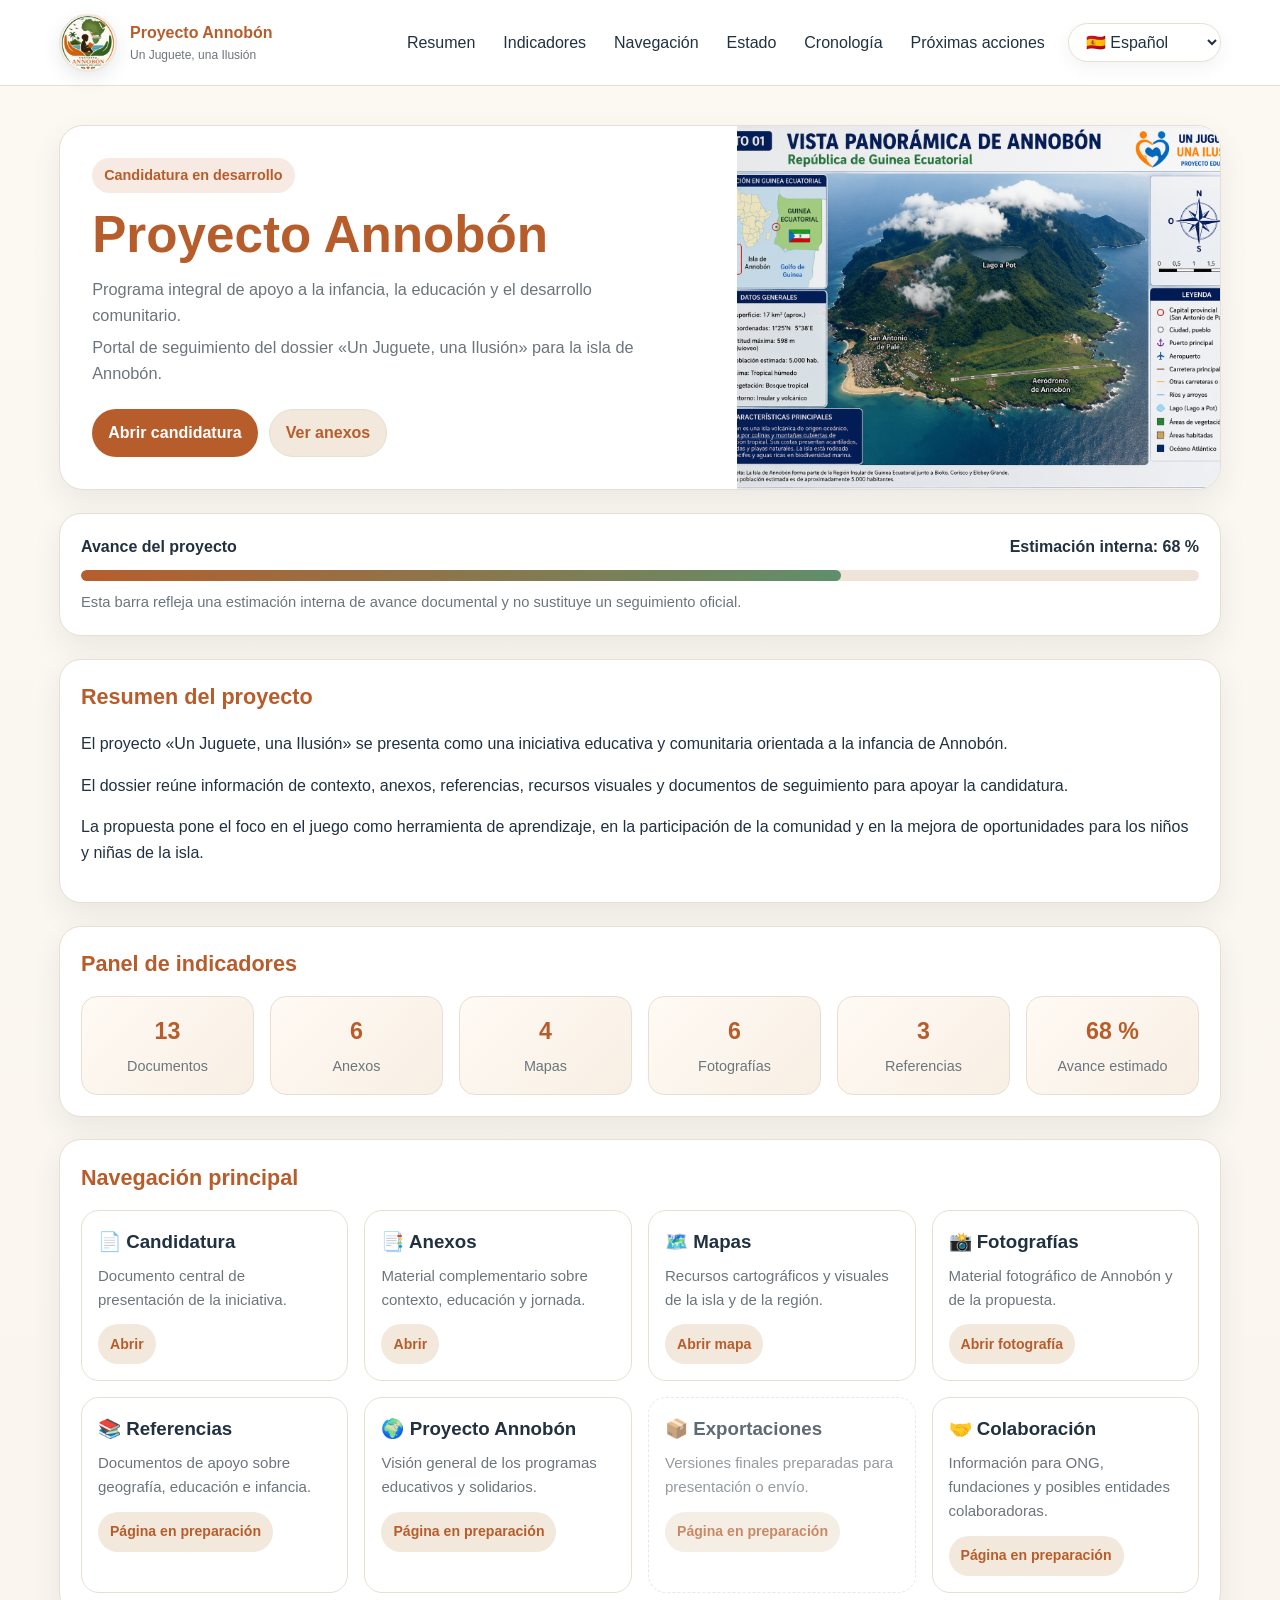
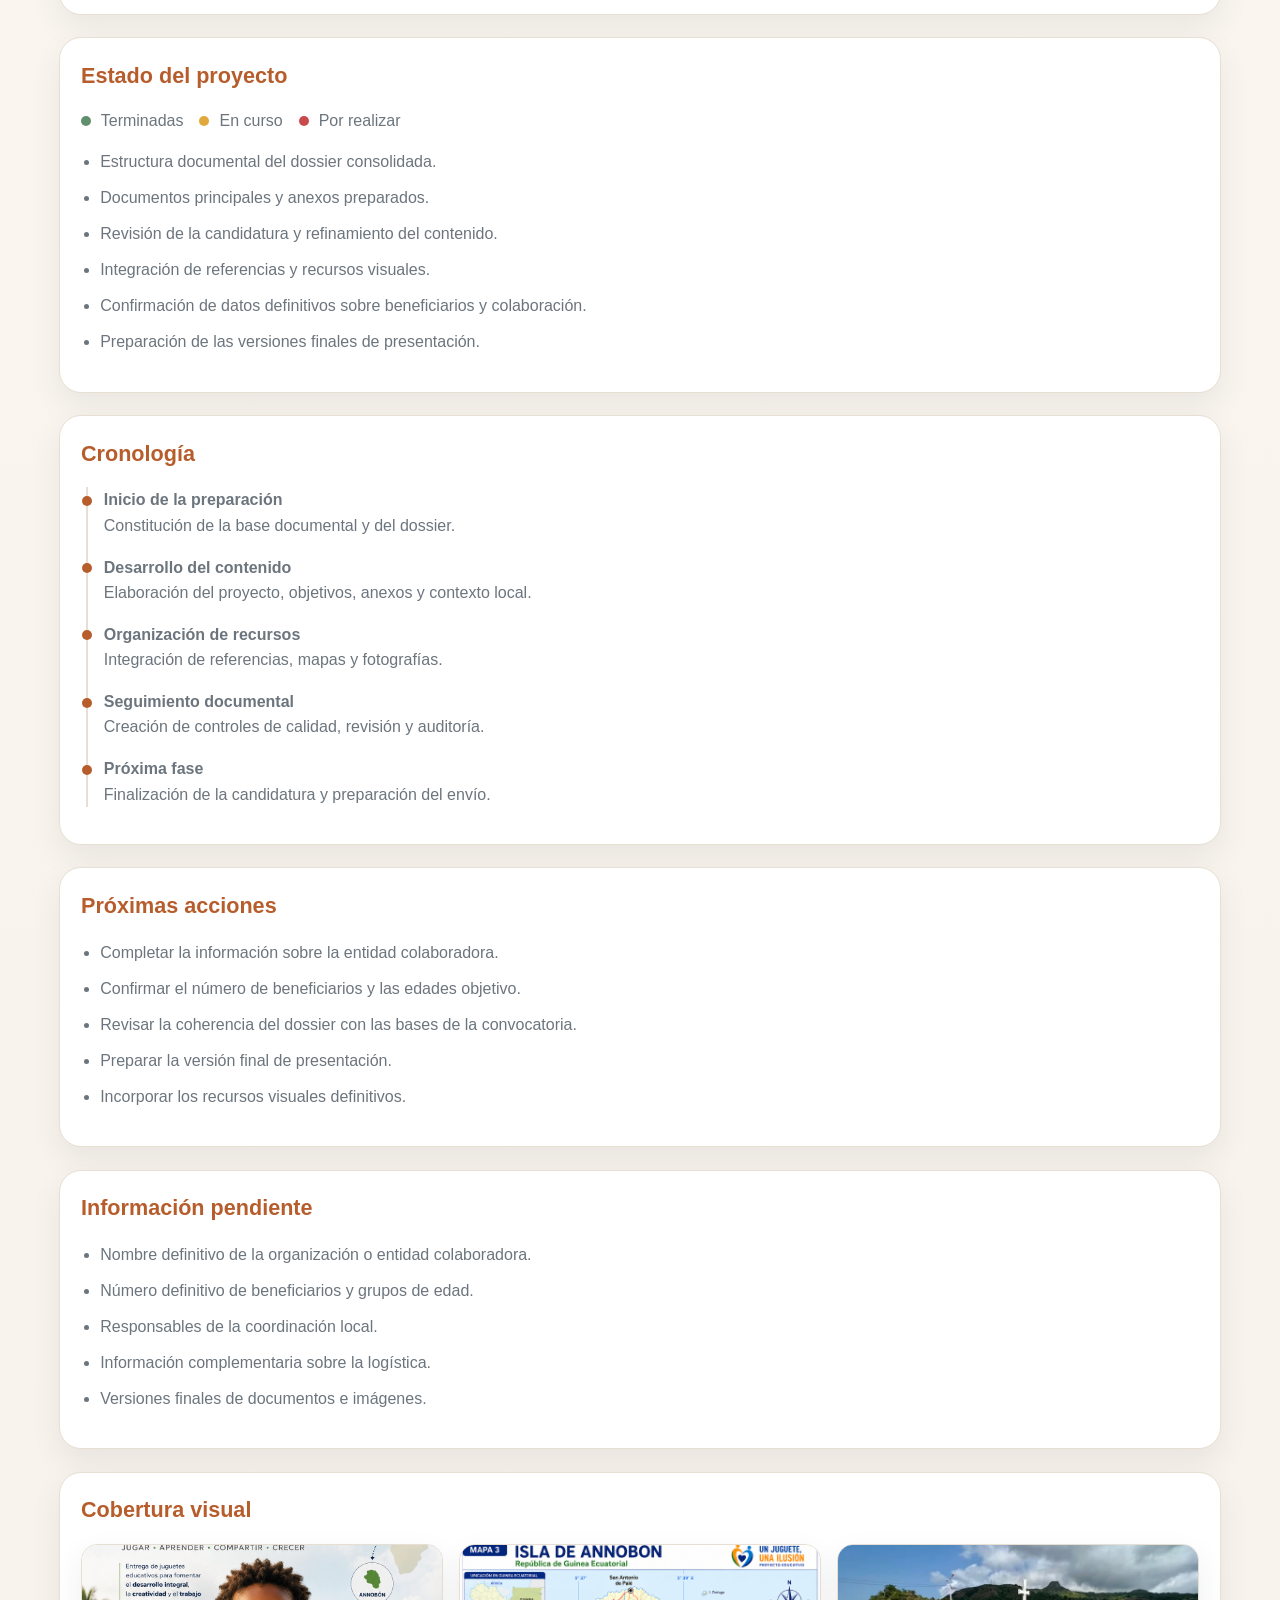
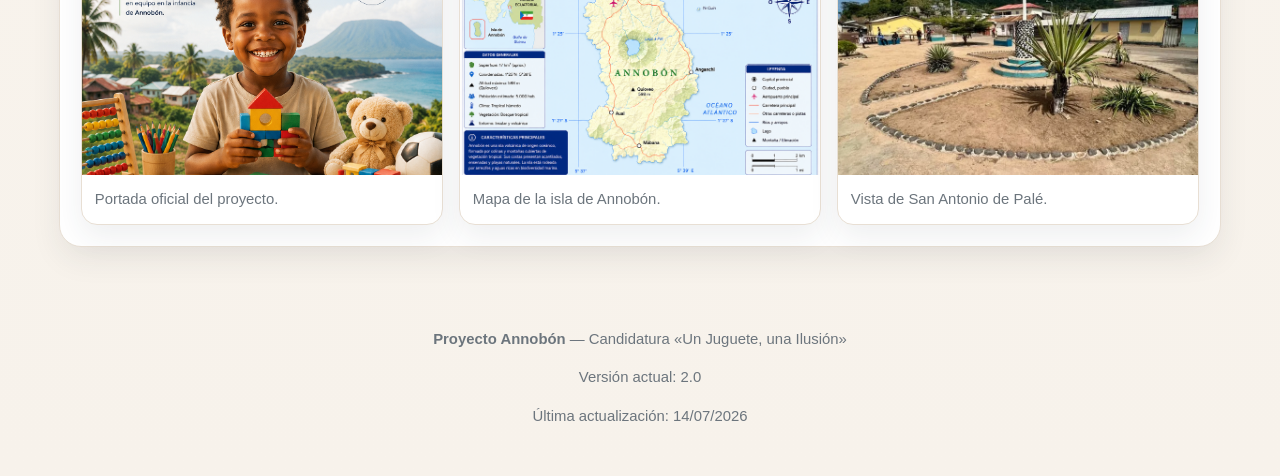
==== commit 3dd68bb6: "Correction du logo sur la page d'accueil Annobón" ====
--- a/01_ANNOBON/index.html
+++ b/01_ANNOBON/index.html
@@ -13,6 +13,16 @@
     <title>Proyecto Annobón | Un Juguete, una Ilusión</title>
 
     <style>
+
+        .brand-logo {
+            width: 58px;
+            height: 58px;
+            object-fit: cover;
+            border-radius: 50%;
+            flex: 0 0 58px;
+            border: 2px solid rgba(183, 93, 44, 0.16);
+            box-shadow: 0 6px 18px rgba(34, 49, 63, 0.10);
+        }
         :root {
             --bg: #f7f2eb;
             --surface: #ffffff;
@@ -101,24 +111,6 @@
             min-width: 220px;
             font-weight: 700;
             color: var(--accent);
-        }
-
-        .brand-mark {
-            width: 44px;
-            height: 44px;
-            flex: 0 0 44px;
-            border-radius: 50%;
-            background:
-                linear-gradient(
-                    135deg,
-                    var(--accent),
-                    var(--accent-2)
-                );
-            display: grid;
-            place-items: center;
-            color: #ffffff;
-            font-size: 1.05rem;
-            box-shadow: var(--shadow);
         }
 
         .brand small {
@@ -752,7 +744,11 @@
         <nav class="nav" aria-label="Navegación principal">
 
             <div class="brand">
-                <div class="brand-mark">A</div>
+                <img
+                    src="assets/images/logos/logo.png"
+                    alt="Logo Proyecto Annobón"
+                    class="brand-logo"
+                >
 
                 <div>
                     <div data-i18n="brandTitle">
@@ -1500,7 +1496,7 @@
         </p>
 
         <p data-i18n="footerUpdated">
-            Última actualización: 13/07/2026
+            Última actualización: 14/07/2026
         </p>
 
     </footer>
@@ -1652,7 +1648,7 @@
                     "Candidatura «Un Juguete, una Ilusión»",
                 footerVersion: "Versión actual: 2.0",
                 footerUpdated:
-                    "Última actualización: 13/07/2026",
+                    "Última actualización: 14/07/2026",
                 backToTop: "↑ Volver arriba",
                 languageChanged:
                     "Idioma cambiado a español."
@@ -1786,7 +1782,7 @@
                     "Candidature «Un jouet, une illusion»",
                 footerVersion: "Version actuelle : 2.0",
                 footerUpdated:
-                    "Dernière mise à jour : 13/07/2026",
+                    "Dernière mise à jour : 14/07/2026",
                 backToTop: "↑ Retour en haut",
                 languageChanged:
                     "La langue a été changée en français."
@@ -1920,7 +1916,7 @@
                     "«A Toy, a Dream» application",
                 footerVersion: "Current version: 2.0",
                 footerUpdated:
-                    "Last update: 13/07/2026",
+                    "Last update: 14/07/2026",
                 backToTop: "↑ Back to top",
                 languageChanged:
                     "Language changed to English."
@@ -2054,7 +2050,7 @@
                     "ملف مشروع «لعبة وأمل»",
                 footerVersion: "الإصدار الحالي: 2.0",
                 footerUpdated:
-                    "آخر تحديث: 13/07/2026",
+                    "آخر تحديث: 14/07/2026",
                 backToTop: "↑ العودة إلى الأعلى",
                 languageChanged:
                     "تم تغيير اللغة إلى العربية."
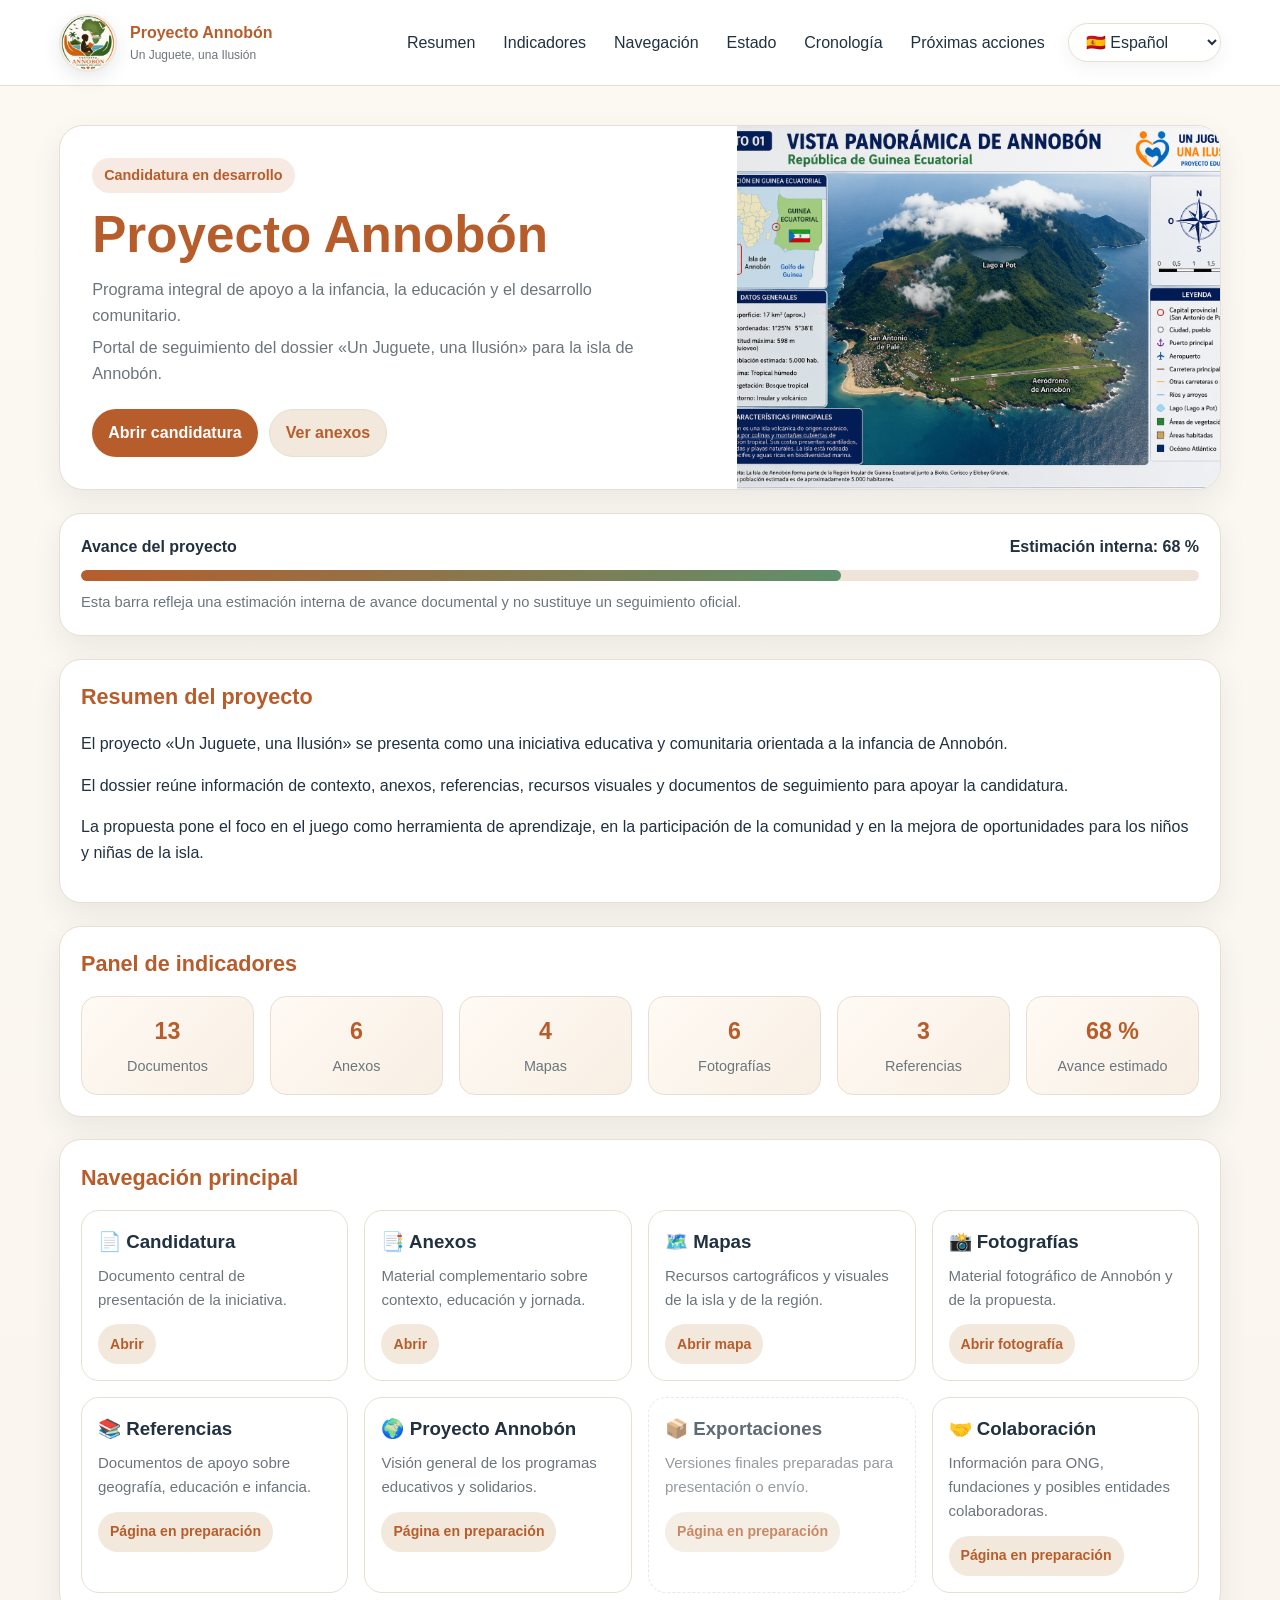
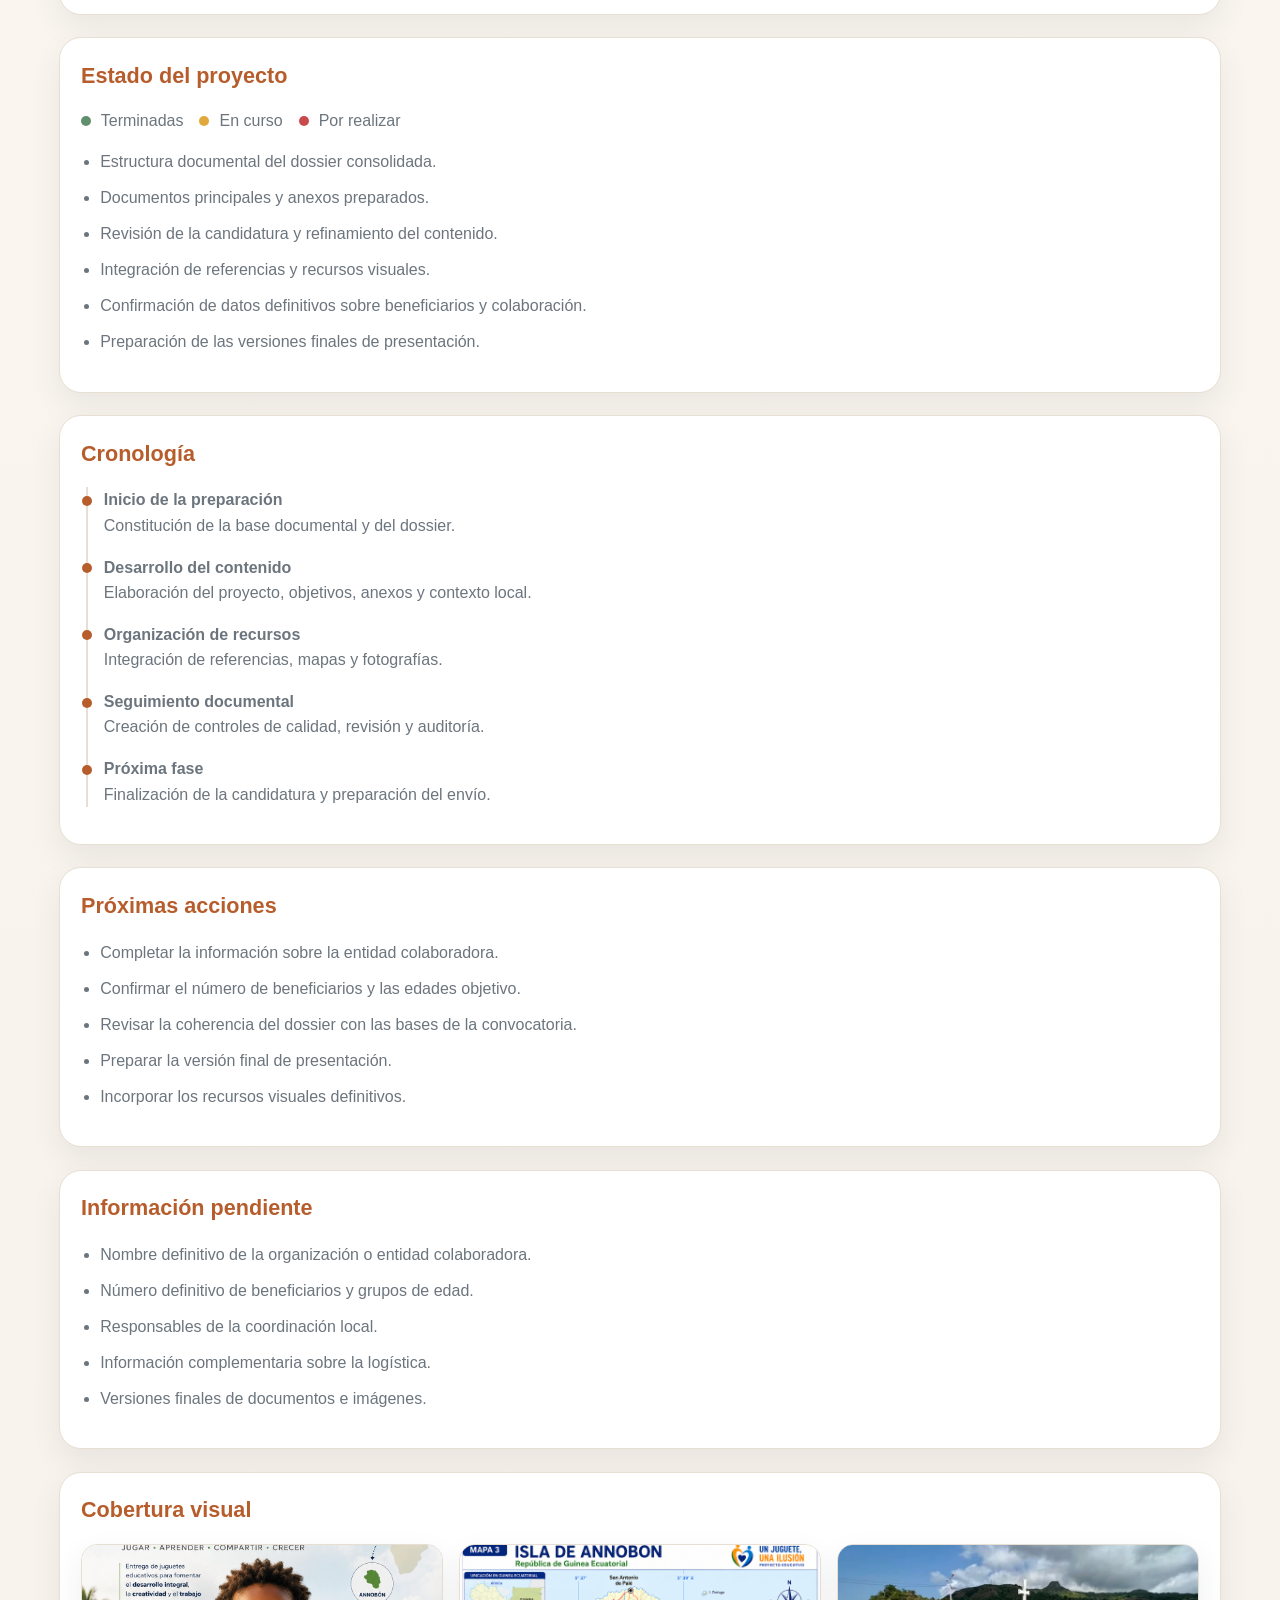
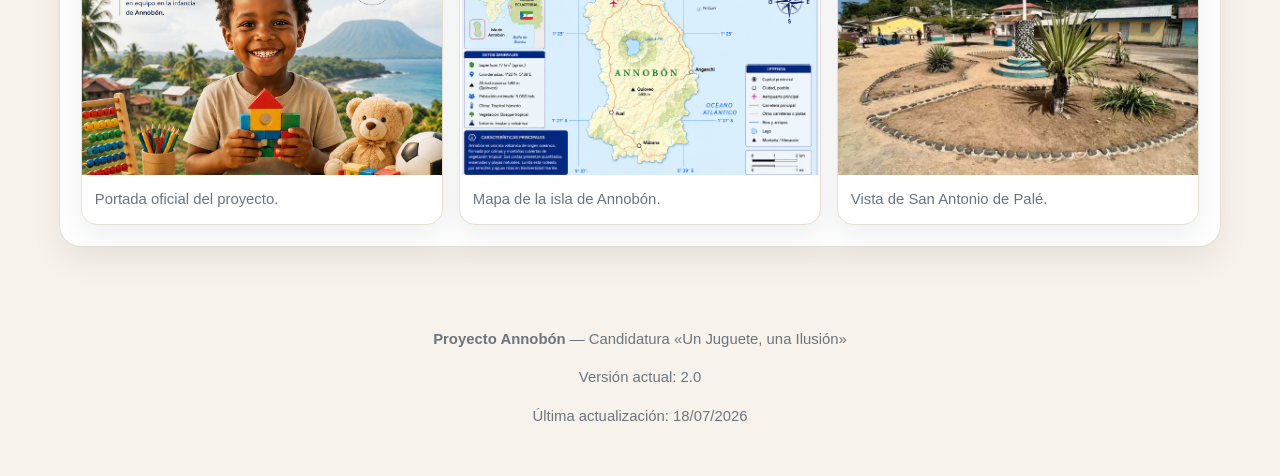
==== commit f42abb05: "Restauration du traducteur et correction du menu Annobon" ====
--- a/01_ANNOBON/index.html
+++ b/01_ANNOBON/index.html
@@ -98,8 +98,8 @@
             max-width: 1200px;
             margin: 0 auto;
             padding: 0.85rem 1.2rem;
-            display: flex;
-            justify-content: space-between;
+            display: grid;
+            grid-template-columns: minmax(220px, auto) minmax(0, 1fr);
             align-items: center;
             gap: 1rem;
         }
@@ -121,14 +121,18 @@
         }
 
         .nav-right {
+            min-width: 0;
+            display: grid;
+            grid-template-columns: minmax(0, 1fr) auto;
+            align-items: center;
+            gap: 0.75rem;
+        }
+
+        .nav-links {
+            min-width: 0;
             display: flex;
             align-items: center;
-            gap: 0.75rem;
-        }
-
-        .nav-links {
-            display: flex;
-            align-items: center;
+            justify-content: flex-end;
             gap: 0.35rem;
             flex-wrap: wrap;
         }
@@ -151,10 +155,15 @@
             position: relative;
             display: flex;
             align-items: center;
+            justify-content: flex-end;
+            flex: 0 0 auto;
+            z-index: 2;
         }
 
         .language-select {
+            width: auto;
             min-width: 145px;
+            max-width: 180px;
             padding: 0.58rem 2rem 0.58rem 0.8rem;
             border: 1px solid var(--border);
             border-radius: 999px;
@@ -614,61 +623,36 @@
 
         @media (max-width: 1050px) {
             .nav {
-                align-items: flex-start;
-                flex-wrap: wrap;
-            }
-
-            .nav-right {
-                flex-wrap: wrap;
-                justify-content: flex-end;
-            }
-
-            .stats-grid {
-                grid-template-columns:
-                    repeat(3, minmax(0, 1fr));
-            }
-
-            .cards-grid {
-                grid-template-columns:
-                    repeat(2, minmax(0, 1fr));
-            }
-        }
-
-        @media (max-width: 800px) {
-            .hero {
-                grid-template-columns: 1fr;
-            }
-
-            .hero-image {
-                min-height: 260px;
-            }
-
-            .hero-image img {
-                min-height: 260px;
-            }
-
-            .gallery {
-                grid-template-columns:
-                    repeat(2, minmax(0, 1fr));
-            }
-        }
-
-        @media (max-width: 680px) {
-            .nav {
+                grid-template-columns: minmax(0, 1fr);
                 align-items: center;
+            }
+
+            .brand {
+                min-width: 0;
             }
 
             .nav-right {
                 width: 100%;
-                justify-content: space-between;
+                grid-template-columns: auto minmax(0, 1fr);
+                align-items: center;
             }
 
             .menu-toggle {
-                display: inline-block;
+                display: inline-flex;
+                align-items: center;
+                justify-content: center;
+                grid-column: 1;
+                white-space: nowrap;
+            }
+
+            .language-wrapper {
+                grid-column: 2;
+                justify-self: end;
             }
 
             .nav-links {
                 display: none;
+                grid-column: 1 / -1;
                 width: 100%;
                 padding-top: 0.7rem;
                 flex-direction: column;
@@ -685,17 +669,76 @@
                 background: var(--surface-2);
             }
 
+            .stats-grid {
+                grid-template-columns:
+                    repeat(3, minmax(0, 1fr));
+            }
+
+            .cards-grid {
+                grid-template-columns:
+                    repeat(2, minmax(0, 1fr));
+            }
+        }
+
+        @media (max-width: 800px) {
+            .hero {
+                grid-template-columns: 1fr;
+            }
+
+            .hero-image {
+                min-height: 260px;
+            }
+
+            .hero-image img {
+                min-height: 260px;
+            }
+
+            .gallery {
+                grid-template-columns:
+                    repeat(2, minmax(0, 1fr));
+            }
+        }
+
+        @media (max-width: 680px) {
+            .nav {
+                padding: 0.75rem 0.9rem;
+            }
+
+            .brand {
+                min-width: 0;
+                width: 100%;
+            }
+
+            .brand-logo {
+                width: 50px;
+                height: 50px;
+                flex-basis: 50px;
+            }
+
+            .nav-right {
+                grid-template-columns: auto minmax(0, 1fr);
+                gap: 0.6rem;
+            }
+
+            .menu-toggle {
+                max-width: 120px;
+            }
+
             .language-wrapper {
+                min-width: 0;
+                justify-self: stretch;
+            }
+
+            .language-select {
+                width: 100%;
+                min-width: 0;
+                max-width: 190px;
                 margin-left: auto;
             }
 
-            body[dir="rtl"] .language-wrapper {
+            body[dir="rtl"] .language-select {
                 margin-left: 0;
                 margin-right: auto;
-            }
-
-            .language-select {
-                min-width: 130px;
             }
 
             .container {
@@ -718,9 +761,42 @@
                 flex-direction: column;
                 gap: 0.2rem;
             }
-
+        }
+
+        @media (max-width: 420px) {
             .brand {
-                min-width: auto;
+                gap: 0.6rem;
+            }
+
+            .brand > div {
+                min-width: 0;
+            }
+
+            .brand [data-i18n="brandTitle"] {
+                font-size: 0.96rem;
+                line-height: 1.2;
+            }
+
+            .brand small {
+                font-size: 0.7rem;
+            }
+
+            .nav-right {
+                grid-template-columns: 1fr;
+            }
+
+            .menu-toggle,
+            .language-wrapper {
+                grid-column: 1;
+                width: 100%;
+            }
+
+            .menu-toggle {
+                max-width: none;
+            }
+
+            .language-select {
+                max-width: none;
             }
         }
 
@@ -841,6 +917,7 @@
                         id="languageSelect"
                         class="language-select"
                         aria-label="Seleccionar idioma"
+                        title="Traductor / Sélecteur de langue"
                     >
                         <option value="es">
                             🇪🇸 Español
@@ -1496,7 +1573,7 @@
         </p>
 
         <p data-i18n="footerUpdated">
-            Última actualización: 14/07/2026
+            Última actualización: 18/07/2026
         </p>
 
     </footer>
@@ -1648,7 +1725,7 @@
                     "Candidatura «Un Juguete, una Ilusión»",
                 footerVersion: "Versión actual: 2.0",
                 footerUpdated:
-                    "Última actualización: 14/07/2026",
+                    "Última actualización: 18/07/2026",
                 backToTop: "↑ Volver arriba",
                 languageChanged:
                     "Idioma cambiado a español."
@@ -1782,7 +1859,7 @@
                     "Candidature «Un jouet, une illusion»",
                 footerVersion: "Version actuelle : 2.0",
                 footerUpdated:
-                    "Dernière mise à jour : 14/07/2026",
+                    "Dernière mise à jour : 18/07/2026",
                 backToTop: "↑ Retour en haut",
                 languageChanged:
                     "La langue a été changée en français."
@@ -1916,7 +1993,7 @@
                     "«A Toy, a Dream» application",
                 footerVersion: "Current version: 2.0",
                 footerUpdated:
-                    "Last update: 14/07/2026",
+                    "Last update: 18/07/2026",
                 backToTop: "↑ Back to top",
                 languageChanged:
                     "Language changed to English."
@@ -2050,7 +2127,7 @@
                     "ملف مشروع «لعبة وأمل»",
                 footerVersion: "الإصدار الحالي: 2.0",
                 footerUpdated:
-                    "آخر تحديث: 14/07/2026",
+                    "آخر تحديث: 18/07/2026",
                 backToTop: "↑ العودة إلى الأعلى",
                 languageChanged:
                     "تم تغيير اللغة إلى العربية."
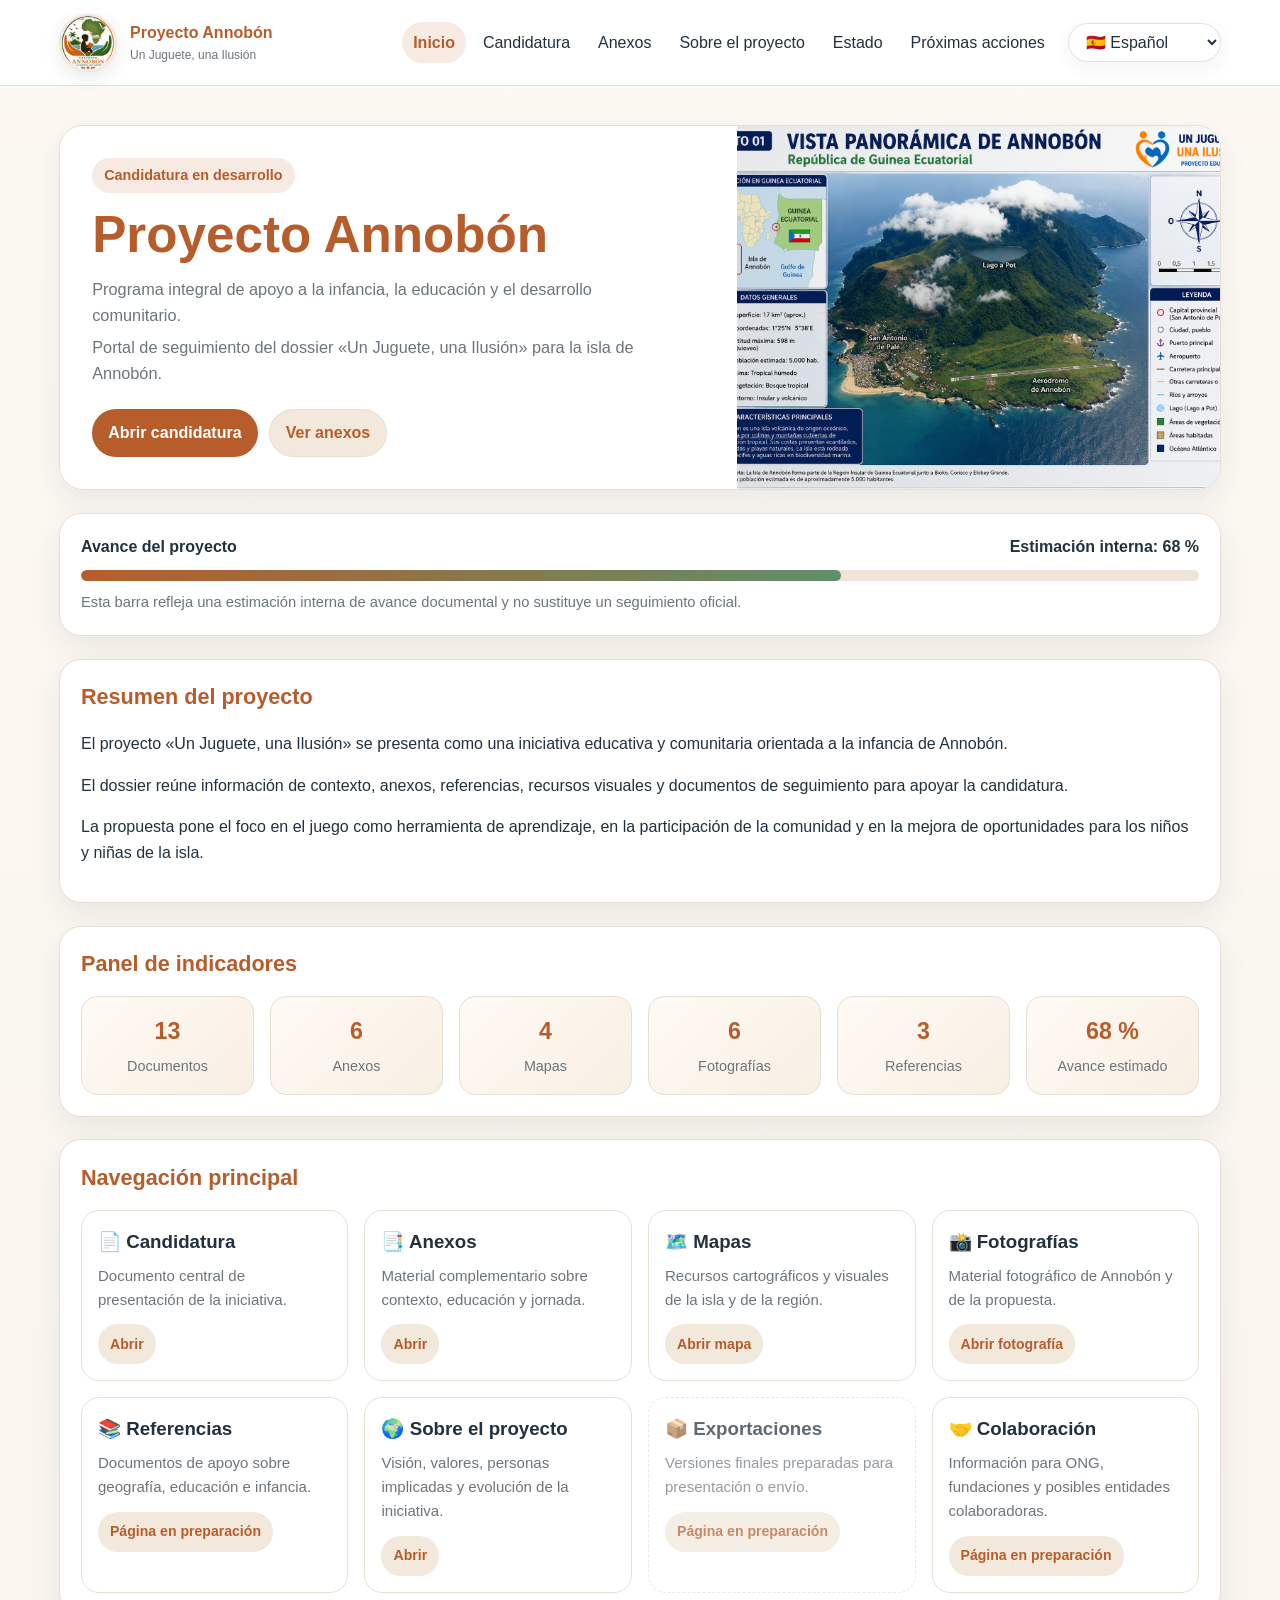
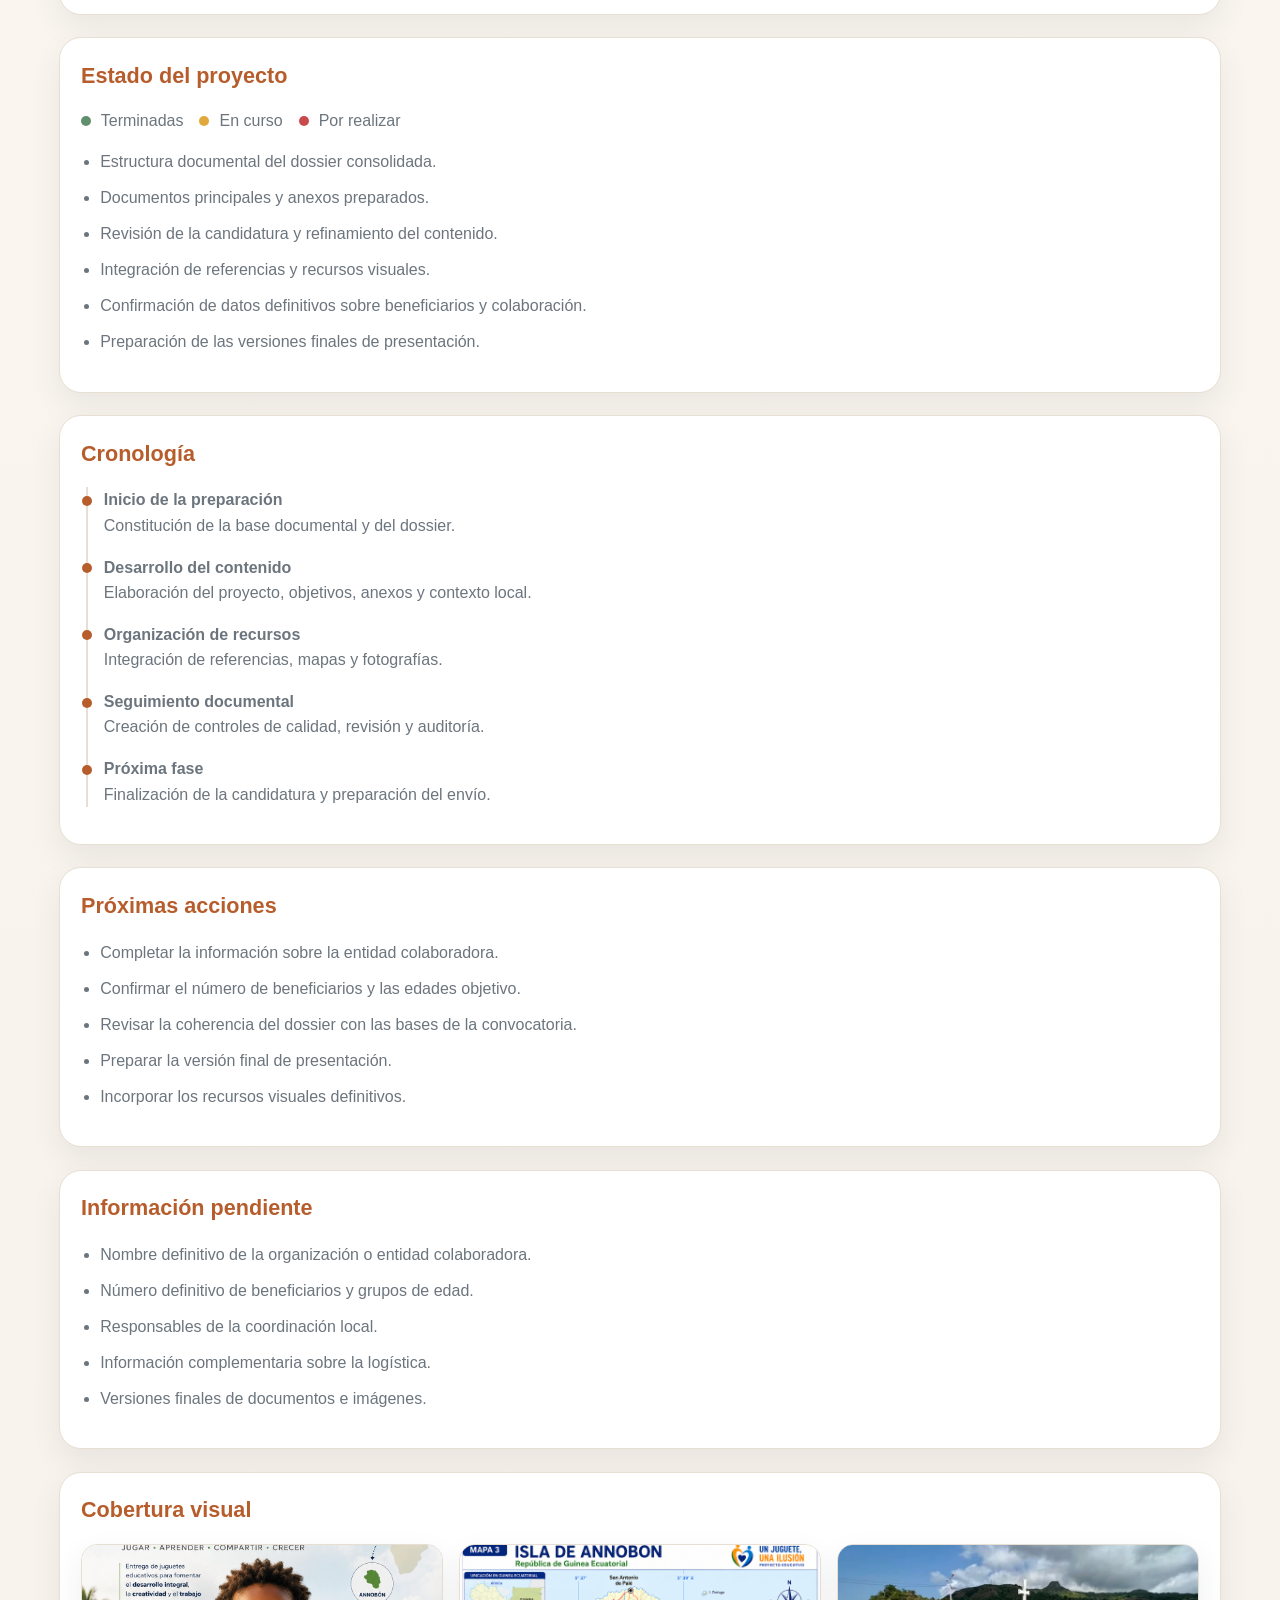
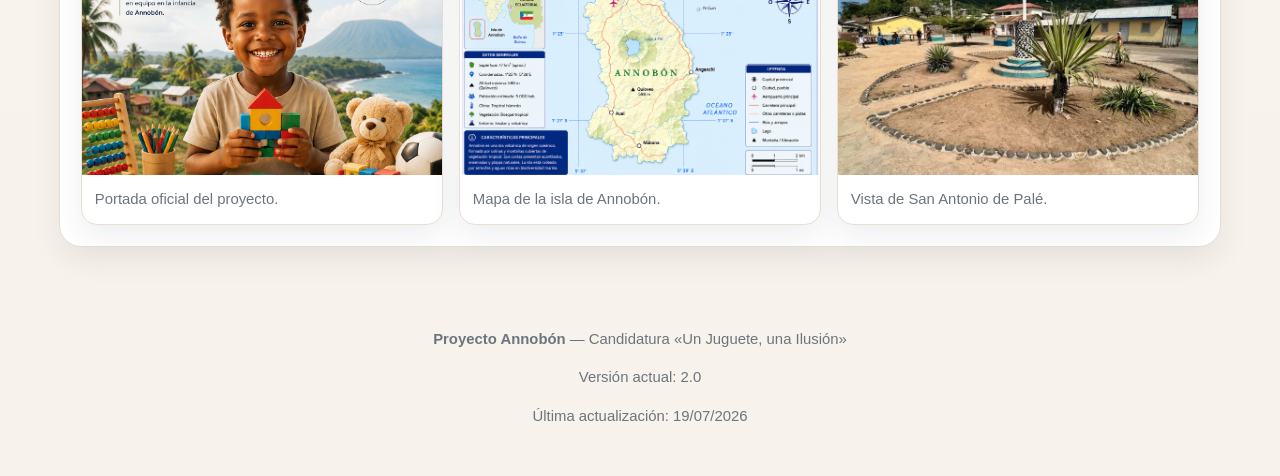
==== commit c9fdf986: "Harmonisation du portail Annobón" ====
--- a/01_ANNOBON/index.html
+++ b/01_ANNOBON/index.html
@@ -149,6 +149,12 @@
         .nav-links a:hover {
             background: var(--surface-2);
             color: var(--accent);
+        }
+
+        .nav-links a[aria-current="page"] {
+            background: rgba(183, 93, 44, 0.13);
+            color: var(--accent);
+            font-weight: 700;
         }
 
         .language-wrapper {
@@ -851,45 +857,27 @@
                 </button>
 
                 <div class="nav-links" id="navLinks">
-                    <a
-                        href="#resumen"
-                        data-i18n="navSummary"
-                    >
-                        Resumen
+                    <a href="index.html" data-i18n="navHome" aria-current="page">
+                        Inicio
                     </a>
 
-                    <a
-                        href="#indicadores"
-                        data-i18n="navIndicators"
-                    >
-                        Indicadores
+                    <a href="candidatura.html" data-i18n="navApplication">
+                        Candidatura
                     </a>
 
-                    <a
-                        href="#tarjetas"
-                        data-i18n="navNavigation"
-                    >
-                        Navegación
+                    <a href="anexos.html" data-i18n="navAnnexes">
+                        Anexos
                     </a>
 
-                    <a
-                        href="#estado"
-                        data-i18n="navStatus"
-                    >
+                    <a href="a-propos.html" data-i18n="navAbout">
+                        Sobre el proyecto
+                    </a>
+
+                    <a href="#estado" data-i18n="navStatus">
                         Estado
                     </a>
 
-                    <a
-                        href="#cronologia"
-                        data-i18n="navTimeline"
-                    >
-                        Cronología
-                    </a>
-
-                    <a
-                        href="#acciones"
-                        data-i18n="navActions"
-                    >
+                    <a href="#acciones" data-i18n="navActions">
                         Próximas acciones
                     </a>
                 </div>
@@ -1240,12 +1228,31 @@
 
                 <article class="card">
                     <h3 data-i18n="cardProjectTitle">
-                        🌍 Proyecto Annobón
+                        🌍 Sobre el proyecto
                     </h3>
 
                     <p data-i18n="cardProjectText">
-                        Visión general de los programas
-                        educativos y solidarios.
+                        Visión, valores, personas implicadas
+                        y evolución de la iniciativa.
+                    </p>
+
+                    <a
+                        class="link-btn"
+                        href="a-propos.html"
+                        data-i18n="open"
+                    >
+                        Abrir
+                    </a>
+                </article>
+
+                <article class="card disabled">
+                    <h3 data-i18n="cardExportsTitle">
+                        📦 Exportaciones
+                    </h3>
+
+                    <p data-i18n="cardExportsText">
+                        Versiones finales preparadas
+                        para presentación o envío.
                     </p>
 
                     <span
@@ -1256,14 +1263,14 @@
                     </span>
                 </article>
 
-                <article class="card disabled">
-                    <h3 data-i18n="cardExportsTitle">
-                        📦 Exportaciones
+                <article class="card">
+                    <h3 data-i18n="cardPartnersTitle">
+                        🤝 Colaboración
                     </h3>
 
-                    <p data-i18n="cardExportsText">
-                        Versiones finales preparadas
-                        para presentación o envío.
+                    <p data-i18n="cardPartnersText">
+                        Información para ONG, fundaciones
+                        y posibles entidades colaboradoras.
                     </p>
 
                     <span
@@ -1274,24 +1281,6 @@
                     </span>
                 </article>
 
-                <article class="card">
-                    <h3 data-i18n="cardPartnersTitle">
-                        🤝 Colaboración
-                    </h3>
-
-                    <p data-i18n="cardPartnersText">
-                        Información para ONG, fundaciones
-                        y posibles entidades colaboradoras.
-                    </p>
-
-                    <span
-                        class="link-btn"
-                        data-i18n="pageInPreparation"
-                    >
-                        Página en preparación
-                    </span>
-                </article>
-
             </div>
         </section>
 
@@ -1573,7 +1562,7 @@
         </p>
 
         <p data-i18n="footerUpdated">
-            Última actualización: 18/07/2026
+            Última actualización: 19/07/2026
         </p>
 
     </footer>
@@ -1601,6 +1590,10 @@
                 brandTitle: "Proyecto Annobón",
                 brandSubtitle: "Un Juguete, una Ilusión",
                 menuButton: "Menú",
+                navHome: "Inicio",
+                navApplication: "Candidatura",
+                navAnnexes: "Anexos",
+                navAbout: "Sobre el proyecto",
                 navSummary: "Resumen",
                 navIndicators: "Indicadores",
                 navNavigation: "Navegación",
@@ -1649,9 +1642,9 @@
                 cardReferencesTitle: "📚 Referencias",
                 cardReferencesText:
                     "Documentos de apoyo sobre geografía, educación e infancia.",
-                cardProjectTitle: "🌍 Proyecto Annobón",
+                cardProjectTitle: "🌍 Sobre el proyecto",
                 cardProjectText:
-                    "Visión general de los programas educativos y solidarios.",
+                    "Visión, valores, personas implicadas y evolución de la iniciativa.",
                 cardExportsTitle: "📦 Exportaciones",
                 cardExportsText:
                     "Versiones finales preparadas para presentación o envío.",
@@ -1725,7 +1718,7 @@
                     "Candidatura «Un Juguete, una Ilusión»",
                 footerVersion: "Versión actual: 2.0",
                 footerUpdated:
-                    "Última actualización: 18/07/2026",
+                    "Última actualización: 19/07/2026",
                 backToTop: "↑ Volver arriba",
                 languageChanged:
                     "Idioma cambiado a español."
@@ -1735,6 +1728,14 @@
                 brandTitle: "Projet Annobón",
                 brandSubtitle: "Un jouet, une illusion",
                 menuButton: "Menu",
+                navHome: "Home",
+                navApplication: "Application",
+                navAnnexes: "Annexes",
+                navAbout: "About",
+                navHome: "Accueil",
+                navApplication: "Candidature",
+                navAnnexes: "Annexes",
+                navAbout: "À propos",
                 navSummary: "Résumé",
                 navIndicators: "Indicateurs",
                 navNavigation: "Navigation",
@@ -1783,9 +1784,9 @@
                 cardReferencesTitle: "📚 Références",
                 cardReferencesText:
                     "Documents d’appui sur la géographie, l’éducation et l’enfance.",
-                cardProjectTitle: "🌍 Projet Annobón",
+                cardProjectTitle: "🌍 À propos du projet",
                 cardProjectText:
-                    "Présentation générale des programmes éducatifs et solidaires.",
+                    "Vision, valeurs, personnes impliquées et évolution de l’initiative.",
                 cardExportsTitle: "📦 Exportations",
                 cardExportsText:
                     "Versions finales préparées pour la présentation ou l’envoi.",
@@ -1859,7 +1860,7 @@
                     "Candidature «Un jouet, une illusion»",
                 footerVersion: "Version actuelle : 2.0",
                 footerUpdated:
-                    "Dernière mise à jour : 18/07/2026",
+                    "Dernière mise à jour : 19/07/2026",
                 backToTop: "↑ Retour en haut",
                 languageChanged:
                     "La langue a été changée en français."
@@ -1917,9 +1918,9 @@
                 cardReferencesTitle: "📚 References",
                 cardReferencesText:
                     "Supporting documents on geography, education and childhood.",
-                cardProjectTitle: "🌍 Annobón Project",
+                cardProjectTitle: "🌍 About the project",
                 cardProjectText:
-                    "Overview of the educational and solidarity programmes.",
+                    "Vision, values, people involved and development of the initiative.",
                 cardExportsTitle: "📦 Exports",
                 cardExportsText:
                     "Final versions prepared for presentation or submission.",
@@ -1993,7 +1994,7 @@
                     "«A Toy, a Dream» application",
                 footerVersion: "Current version: 2.0",
                 footerUpdated:
-                    "Last update: 18/07/2026",
+                    "Last update: 19/07/2026",
                 backToTop: "↑ Back to top",
                 languageChanged:
                     "Language changed to English."
@@ -2003,6 +2004,10 @@
                 brandTitle: "مشروع أنوبون",
                 brandSubtitle: "لعبة وأمل",
                 menuButton: "القائمة",
+                navHome: "الرئيسية",
+                navApplication: "ملف الترشيح",
+                navAnnexes: "الملاحق",
+                navAbout: "حول المشروع",
                 navSummary: "الملخص",
                 navIndicators: "المؤشرات",
                 navNavigation: "التنقل",
@@ -2051,9 +2056,9 @@
                 cardReferencesTitle: "📚 المراجع",
                 cardReferencesText:
                     "وثائق داعمة حول الجغرافيا والتعليم والطفولة.",
-                cardProjectTitle: "🌍 مشروع أنوبون",
+                cardProjectTitle: "🌍 حول المشروع",
                 cardProjectText:
-                    "نظرة عامة على البرامج التعليمية والتضامنية.",
+                    "رؤية المشروع وقيمه والأشخاص المشاركون وتطوره.",
                 cardExportsTitle: "📦 النسخ النهائية",
                 cardExportsText:
                     "نسخ نهائية معدة للعرض أو الإرسال.",
@@ -2127,7 +2132,7 @@
                     "ملف مشروع «لعبة وأمل»",
                 footerVersion: "الإصدار الحالي: 2.0",
                 footerUpdated:
-                    "آخر تحديث: 18/07/2026",
+                    "آخر تحديث: 19/07/2026",
                 backToTop: "↑ العودة إلى الأعلى",
                 languageChanged:
                     "تم تغيير اللغة إلى العربية."
